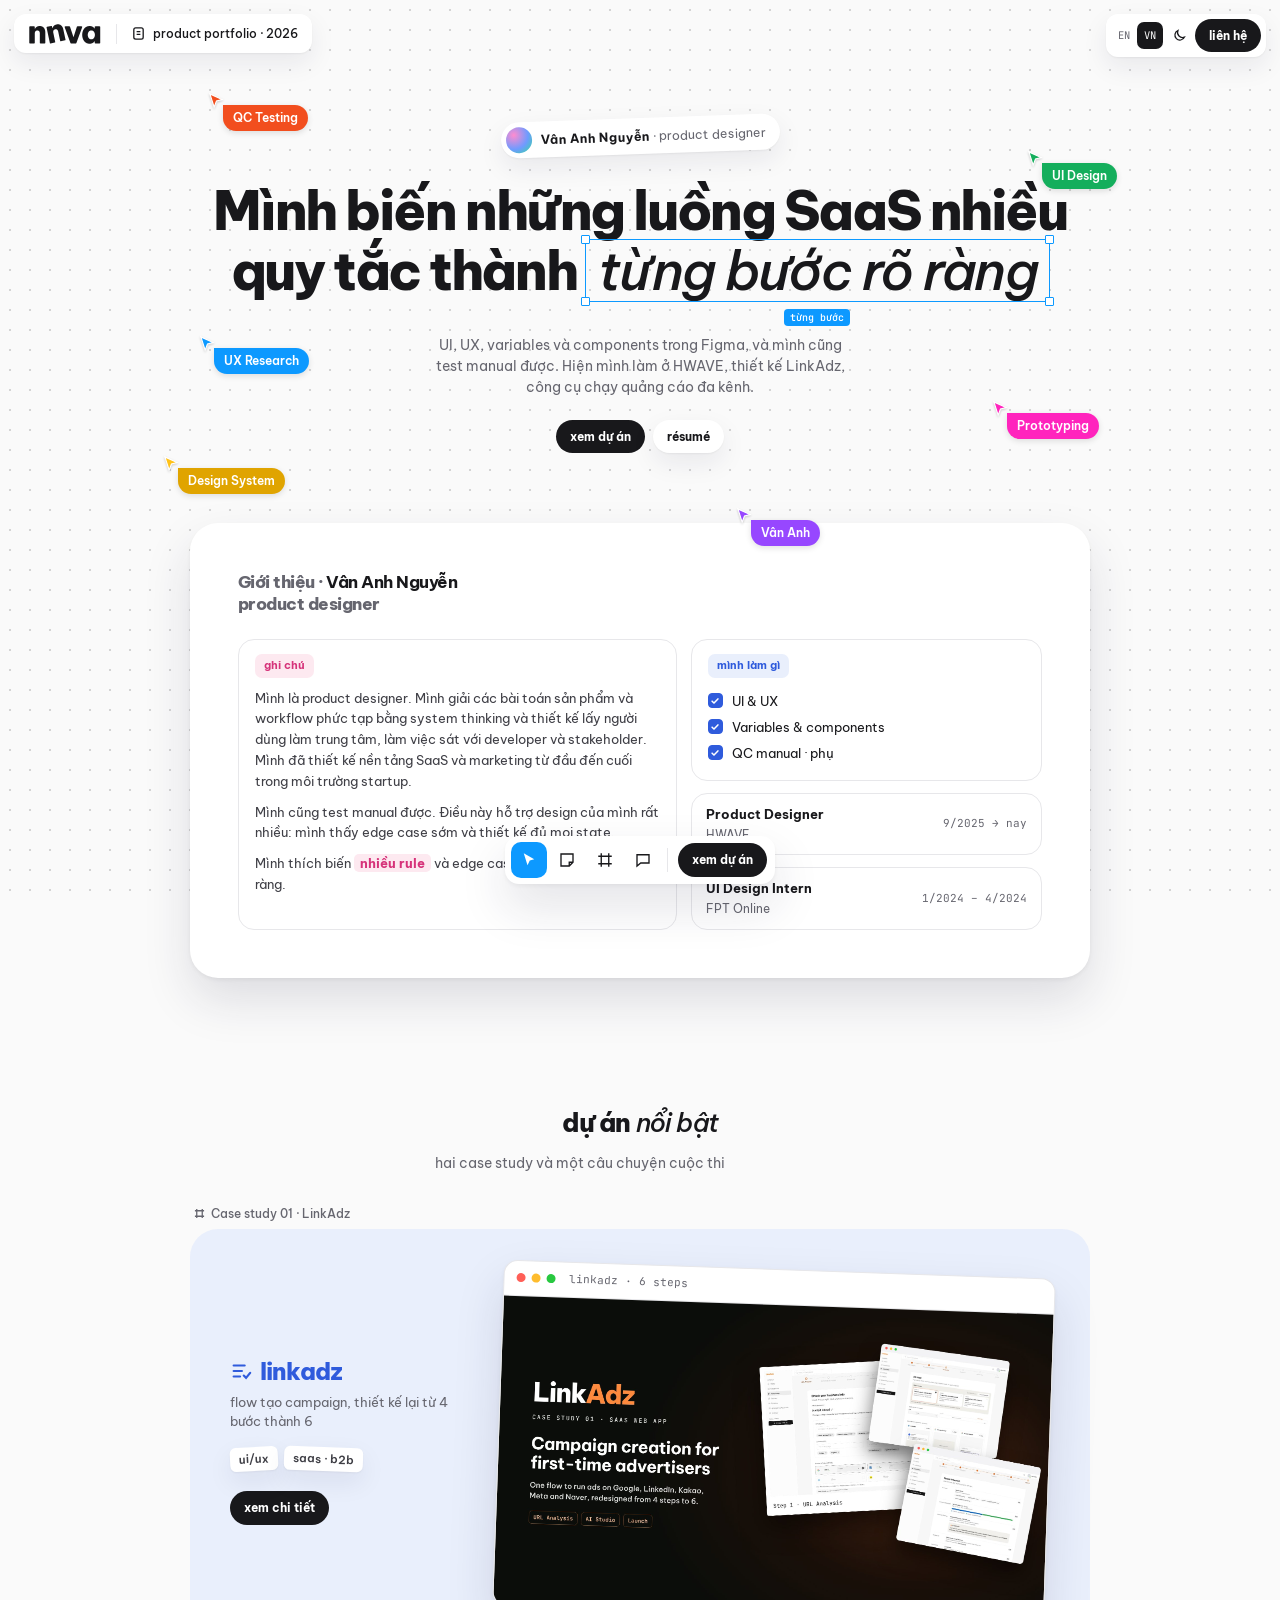
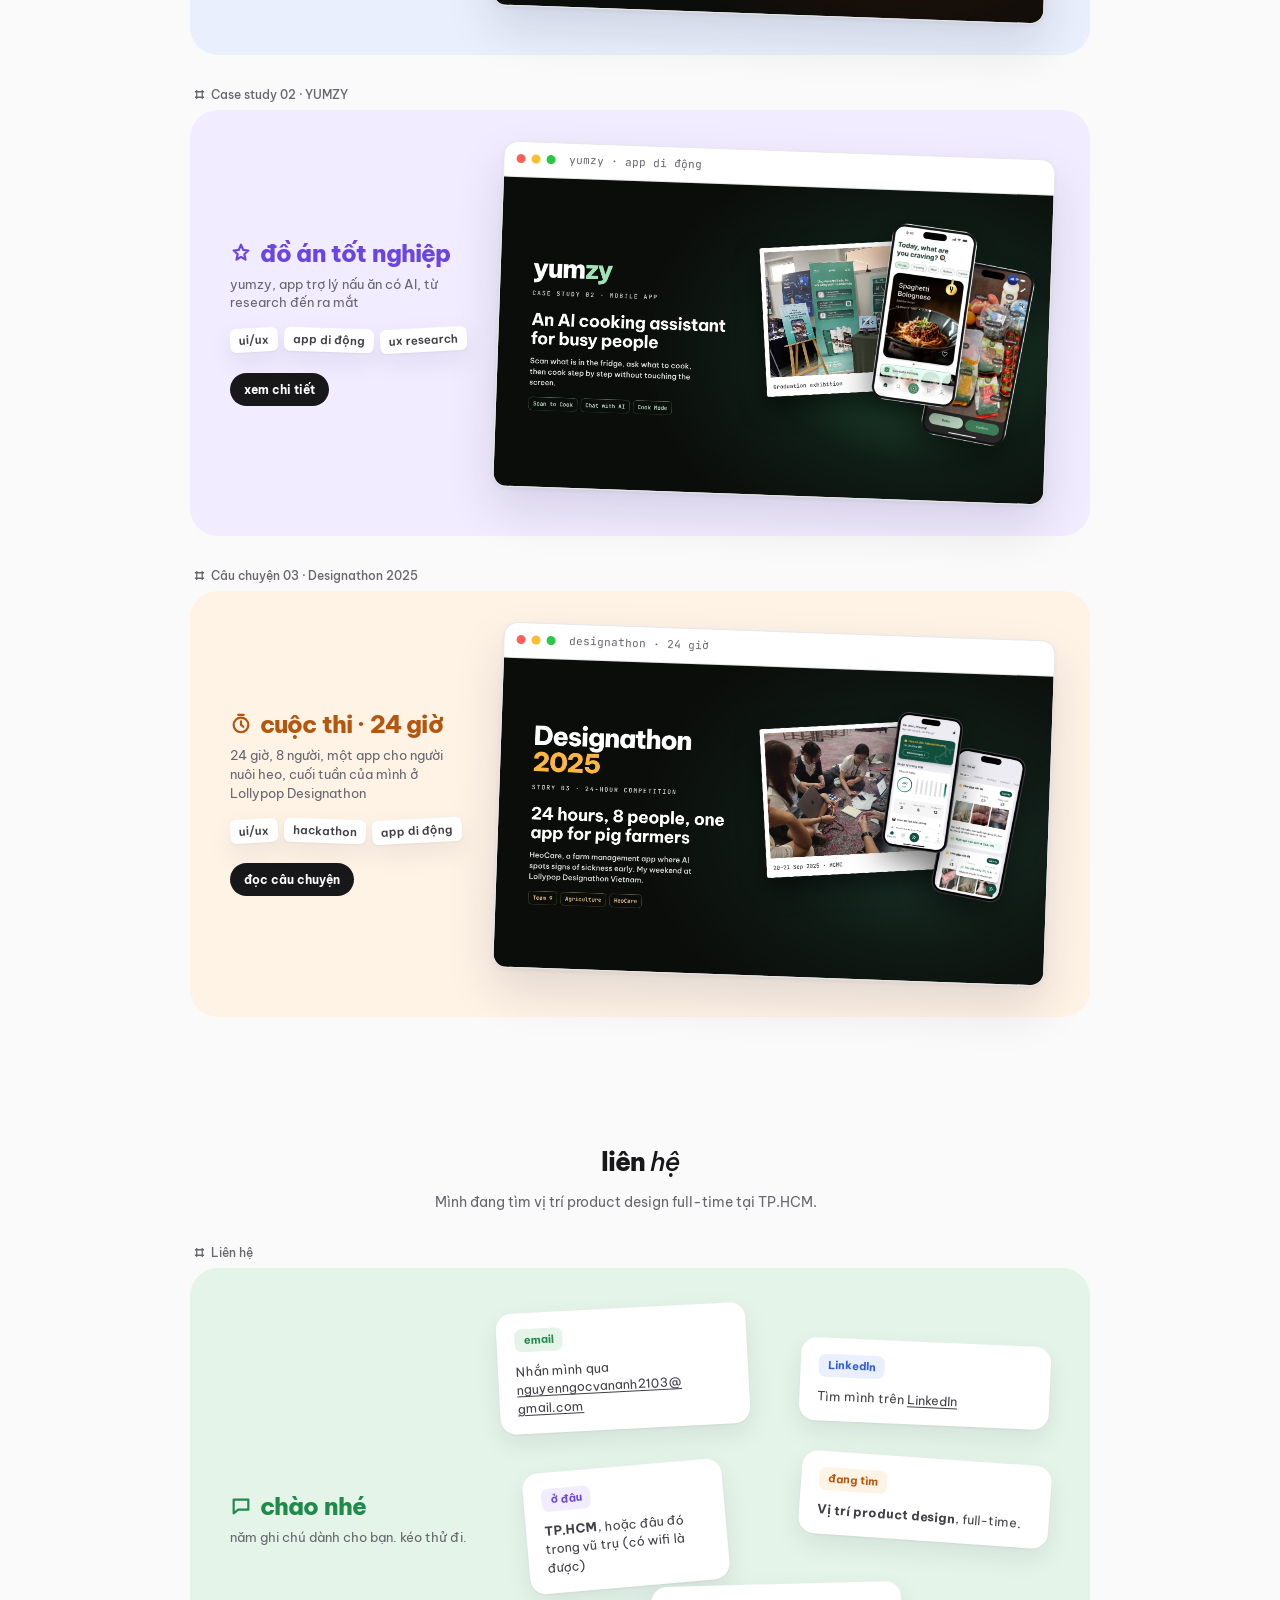
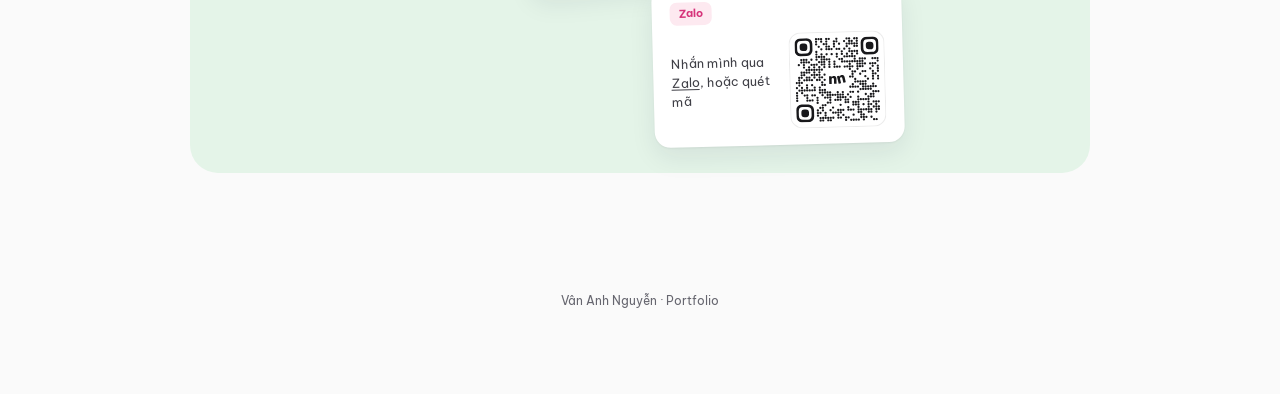
==== about-vi.html @ 57a34034 "VI homepage: full name, remove LinkAdz card cursor (match EN) Co-Authored-By: Claude Sonnet 5.5 <nor" ====
<!DOCTYPE html>
<html lang="vi">
<head>
<meta charset="utf-8">
<meta name="viewport" content="width=device-width, initial-scale=1">
<link rel="icon" href="logo/favicon.ico" sizes="any"><link rel="icon" type="image/png" sizes="32x32" href="logo/nn-icon-32.png"><link rel="apple-touch-icon" href="logo/nn-icon-180.png">
<script src="theme.js?v=20261119"></script>
<script src="logo.js?v=20261119" defer></script>
<title>Vân Anh Nguyễn · UI/UX Designer Portfolio 2026</title>
<meta name="description" content="Vân Anh Nguyễn, product designer ở TP.HCM. Case study: flow tạo campaign LinkAdz, app nấu ăn AI YUMZY, Designathon 2025.">
<meta property="og:url" content="https://nnva-portfolio.github.io/about-vi.html">
<link rel="canonical" href="https://nnva-portfolio.github.io/about-vi.html">
<link rel="alternate" hreflang="en" href="https://nnva-portfolio.github.io/">
<link rel="alternate" hreflang="vi" href="https://nnva-portfolio.github.io/about-vi.html">
<link rel="alternate" hreflang="x-default" href="https://nnva-portfolio.github.io/">
<meta property="og:type" content="website">
<meta property="og:title" content="Vân Anh Nguyễn · UI/UX Designer Portfolio 2026">
<meta property="og:description" content="Vân Anh Nguyễn, product designer ở TP.HCM. Case study: flow tạo campaign LinkAdz, app nấu ăn AI YUMZY, Designathon 2025.">
<meta property="og:image" content="https://nnva-portfolio.github.io/og.jpg">
<meta property="og:image:width" content="1200">
<meta property="og:image:height" content="630">
<meta name="twitter:card" content="summary_large_image">
<link rel="preconnect" href="https://fonts.googleapis.com">
<link rel="preconnect" href="https://fonts.gstatic.com" crossorigin>
<link href="https://fonts.googleapis.com/css2?family=Be+Vietnam+Pro:ital,wght@0,400;0,500;0,600;0,700;0,800;1,500;1,600&family=JetBrains+Mono:wght@500&display=swap" rel="stylesheet">
<style>
/* Layout: a FigJam board. Dot canvas + app chrome (file pill, toolbar, cursors, selection box) hold Droplist-style pastel blocks with tilted white sticker cards. Pastel for big areas, saturated colour only for small accents. */
:root{
  --canvas:#fafafa;--dot:#d4d4d4;--ink:#18181b;--ink2:#3f3f46;--mute:#66666f;--line:#e7e7ea;--card:#fff;
  --blue:#e9effc;--pink:#fde9f0;--peach:#fff3e6;--mint:#e4f4e8;--violet:#f1ecff;
  --blue-i:#2f5bdc;--pink-i:#d6337a;--peach-i:#b5560f;--mint-i:#1f8a4c;--violet-i:#6a45e0;
  --cta:#18181b;--cta-ink:#fff;--sel:#0d99ff;
  --shadow:0 1px 2px rgba(0,0,0,.05),0 10px 26px rgba(30,30,60,.08);
  --shadow-lg:0 2px 4px rgba(0,0,0,.05),0 22px 48px rgba(30,30,60,.13);
  --font:'Be Vietnam Pro',system-ui,sans-serif;--mono:'JetBrains Mono',ui-monospace,monospace;
  color-scheme:light;
}
:root[data-theme="dark"]{
  --cta:#f3f3f6;--cta-ink:#18181b;
  --canvas:#17171b;--dot:#34343c;--ink:#f3f3f6;--ink2:#d2d2da;--mute:#a1a1ad;--line:#2f2f37;--card:#232329;
  --blue:#1a2238;--pink:#2c1a24;--peach:#2c2117;--mint:#16271d;--violet:#221c33;
  --blue-i:#9bb3ff;--pink-i:#ff94c4;--peach-i:#ffb47c;--mint-i:#7fdca6;--violet-i:#bca8ff;
  --shadow:0 1px 2px rgba(0,0,0,.4),0 10px 26px rgba(0,0,0,.35);--shadow-lg:0 2px 4px rgba(0,0,0,.4),0 22px 48px rgba(0,0,0,.5);
  color-scheme:dark;
}
*{box-sizing:border-box}
html{scroll-behavior:smooth;scroll-padding-top:70px}
body{margin:0;font-family:var(--font);font-size:14px;line-height:1.6;color:var(--ink);-webkit-font-smoothing:antialiased;overflow-x:hidden;
  background:var(--canvas)}
html::before{content:"";position:fixed;inset:0;z-index:-1;pointer-events:none;background:radial-gradient(var(--dot) 1.2px,transparent 1.4px) 0 0/20px 20px}
a{color:inherit}
img{display:block;max-width:100%}
p{margin:0}
:focus-visible{outline:2px solid var(--sel);outline-offset:3px}
.wrap{width:min(900px,calc(100vw - 32px));margin:0 auto;position:relative}

/* ===== app chrome ===== */
.bar{position:fixed;z-index:50;display:flex;align-items:center;gap:2px;background:var(--card);border-radius:12px;box-shadow:var(--shadow);padding:5px;font-size:12px}
.bar.tl{top:14px;left:14px}.bar.tr{top:14px;right:14px}
.bar .bit{display:flex;align-items:center;gap:7px;padding:5px 9px;border-radius:8px;text-decoration:none;color:var(--ink);font-weight:500;white-space:nowrap}
.bar a.it:hover,.bar a.bit:hover{background:rgba(127,127,140,.12)}
.bar .sep{width:1px;height:20px;background:var(--line);margin:0 3px}
.bar svg{width:15px;height:15px;flex:none}
.lsq{width:18px;height:18px;border-radius:5px;display:grid;place-items:center;background:var(--cta);color:var(--cta-ink);font-weight:800;font-size:11px}
.bar .bit.logo{padding:3px 9px}.bar .bit.logo .nnlogo{height:22px;color:var(--ink)}.bar .bit.logo .nnl{width:auto;height:100%}
/* nn logo: n-jump hover (keyframes from the logo guideline A17; rotate about the n centre 856.7,-296.1 in nnva units) */
.nnlogo{display:inline-block;line-height:0;color:inherit}
.nnl{display:block;height:100%;width:auto;overflow:visible}
.nnl .nj{transform-origin:0 0}
@keyframes nnjump{
 0%{transform:translate(0,0) translate(856.7px,-296.1px) rotate(0) translate(-856.7px,296.1px);animation-timing-function:linear}
 28%{transform:translate(0,0) translate(856.7px,-296.1px) rotate(0) translate(-856.7px,296.1px);animation-timing-function:cubic-bezier(.4,0,.6,1)}
 37.5%{transform:translate(0,14px) translate(856.7px,-296.1px) rotate(5deg) translate(-856.7px,296.1px);animation-timing-function:cubic-bezier(.2,0,.4,1)}
 48.5%{transform:translate(0,-80px) translate(856.7px,-296.1px) rotate(-6deg) translate(-856.7px,296.1px);animation-timing-function:cubic-bezier(.5,0,.9,1)}
 60%{transform:translate(0,8px) translate(856.7px,-296.1px) rotate(2deg) translate(-856.7px,296.1px);animation-timing-function:cubic-bezier(.3,0,.5,1)}
 69%{transform:translate(0,0) translate(856.7px,-296.1px) rotate(0) translate(-856.7px,296.1px);animation-timing-function:linear}
 100%{transform:translate(0,0) translate(856.7px,-296.1px) rotate(0) translate(-856.7px,296.1px)}
}
.nn-hover.nn-play .nj{animation:nnjump 3.2s infinite;animation-delay:-.8s}
@media (prefers-reduced-motion:reduce){.nn-hover.nn-play .nj{animation:none}}

.lang{display:flex}
.lang a{font-family:var(--mono);font-size:10.5px;padding:5px 7px;border-radius:7px;text-decoration:none;color:var(--mute)}
.lang a.on{background:var(--ink);color:var(--canvas)}
.ibtn{border:0;background:none;color:var(--ink);width:28px;height:28px;border-radius:8px;display:grid;place-items:center;cursor:pointer}
.ibtn:hover{background:rgba(127,127,140,.12)}
:root:not([data-theme="dark"]) .sun{display:none}:root[data-theme="dark"] .moon{display:none}
.cta{display:inline-block;background:var(--cta);color:var(--cta-ink) !important;font-weight:700;font-size:12px;padding:7px 14px;border-radius:999px;text-decoration:none;white-space:nowrap;transition:transform .25s cubic-bezier(.2,.9,.3,1.4),box-shadow .25s}
.cta:hover{transform:translateY(-2px) rotate(-2deg);box-shadow:0 10px 22px rgba(0,0,0,.22)}
.cta.ghost{background:var(--card);color:var(--ink) !important;box-shadow:var(--shadow)}
@media(max-width:560px){.bar.tl .f2,.bar.tl .sep{display:none}}

.tools{position:fixed;z-index:50;left:50%;bottom:16px;transform:translateX(-50%);display:flex;align-items:center;gap:2px;background:var(--card);border-radius:14px;box-shadow:var(--shadow-lg);padding:6px}
.tools a.t{position:relative;width:36px;height:36px;border-radius:10px;display:grid;place-items:center;color:var(--ink);text-decoration:none}
.tools a.t:hover{background:rgba(127,127,140,.12)}
.tools a.t.on{background:var(--sel);color:#fff}
.tools a.t svg{width:18px;height:18px}
.tools .sep{width:1px;height:24px;background:var(--line);margin:0 4px}
.tools .cta{margin:0 2px 0 4px}
[data-tip]::after{content:attr(data-tip);position:absolute;bottom:calc(100% + 10px);left:50%;transform:translate(-50%,4px);background:#18181b;color:#fff;font-size:11px;font-weight:500;padding:4px 8px;border-radius:6px;white-space:nowrap;opacity:0;pointer-events:none;transition:.18s;z-index:9}
[data-tip]:hover::after,[data-tip]:focus-visible::after{opacity:1;transform:translate(-50%,0)}

/* ===== canvas objects ===== */
.cur{position:absolute;z-index:6;pointer-events:none;display:flex;align-items:flex-start;animation:drift 10s ease-in-out infinite}
.cur svg{width:17px;height:17px;flex:none;filter:drop-shadow(0 1px 1px rgba(0,0,0,.2))}
.cur b{margin:13px 0 0 -2px;color:#fff;font-size:11.5px;font-weight:600;padding:4px 10px;border-radius:4px 999px 999px 999px;white-space:nowrap;box-shadow:0 2px 6px rgba(0,0,0,.12)}
.cur.d2{animation-delay:-3s;animation-duration:12s}.cur.d3{animation-delay:-6s;animation-duration:11s}.cur.d4{animation-delay:-1.5s;animation-duration:13s}
@keyframes drift{0%,100%{translate:0 0}25%{translate:12px -9px}50%{translate:-7px 7px}75%{translate:9px 11px}}
@media(max-width:1180px){.cur.hs{display:none}}

.selbox{position:relative;display:inline-block;padding:0 12px;outline:1.5px solid var(--sel)}
.selbox>i.h{position:absolute;width:9px;height:9px;background:#fff;border:1.5px solid var(--sel);border-radius:1px}
.h1{left:-5px;top:-5px}.h2{right:-5px;top:-5px}.h3{left:-5px;bottom:-5px}.h4{right:-5px;bottom:-5px}
.selbox .dim{position:absolute;left:50%;top:calc(100% + 8px);transform:translateX(-50%);background:var(--sel);color:#fff;font-family:var(--mono);font-size:10px;font-weight:500;font-style:normal;padding:1px 6px;border-radius:4px;white-space:nowrap;letter-spacing:0;line-height:1.5}

.pick{position:relative}
.pick::before{content:"";position:absolute;inset:0;border:1.5px solid var(--sel);border-radius:inherit;opacity:0;transition:opacity .15s;pointer-events:none;
  background:linear-gradient(#fff,#fff) left -4px top -4px/8px 8px no-repeat,linear-gradient(#fff,#fff) right -4px top -4px/8px 8px no-repeat,linear-gradient(#fff,#fff) left -4px bottom -4px/8px 8px no-repeat,linear-gradient(#fff,#fff) right -4px bottom -4px/8px 8px no-repeat}
.pick:hover::before{opacity:1}

.fr{position:relative;margin-top:30px}
.fr>.fname{display:flex;align-items:center;gap:6px;font-size:12px;color:var(--mute);font-weight:500;margin:0 0 6px 4px}
.fr>.fname svg{width:11px;height:11px}

.block{border-radius:28px;padding:clamp(22px,4vw,40px);position:relative}
.block.blue{background:var(--blue);--i:var(--blue-i)}.block.pink{background:var(--pink);--i:var(--pink-i)}
.block.peach{background:var(--peach);--i:var(--peach-i)}.block.mint{background:var(--mint);--i:var(--mint-i)}.block.violet{background:var(--violet);--i:var(--violet-i)}
.kt{display:flex;align-items:center;gap:8px;font-weight:800;font-size:clamp(20px,2.6vw,24px);letter-spacing:-.035em;line-height:1;color:var(--i)}
.kt svg{width:22px;height:22px;flex:none}
.kd{font-size:12.5px;color:var(--mute);line-height:1.5;max-width:240px;margin:10px 0 0}
.duo{display:grid;grid-template-columns:240px minmax(0,1fr);gap:28px;align-items:center}
@media(max-width:860px){.duo{grid-template-columns:1fr}}

.st{position:relative;background:var(--card);border:3px solid var(--card);border-radius:16px;padding:13px 15px;box-shadow:var(--shadow);font-size:12.5px;line-height:1.5;color:var(--ink2);
  transition:rotate .45s cubic-bezier(.2,.9,.3,1.3),translate .45s cubic-bezier(.2,.9,.3,1.3),box-shadow .3s;background-image:linear-gradient(180deg,rgba(255,255,255,.7),rgba(255,255,255,0) 40%)}
:root[data-theme="dark"] .st{background-image:linear-gradient(180deg,rgba(255,255,255,.05),rgba(255,255,255,0) 40%)}
.st:hover{rotate:0deg !important;translate:0 -5px;box-shadow:var(--shadow-lg);z-index:4}
.r1{rotate:-3deg}.r2{rotate:2.5deg}.r3{rotate:-1.5deg}.r4{rotate:4deg}.r5{rotate:-5deg}
.lbl{display:inline-flex;align-items:center;gap:4px;font-size:11px;font-weight:700;padding:3px 9px;border-radius:7px;margin-bottom:10px}
.lbl.blue{background:var(--blue);color:var(--blue-i)}.lbl.pink{background:var(--pink);color:var(--pink-i)}.lbl.peach{background:var(--peach);color:var(--peach-i)}
.lbl.mint{background:var(--mint);color:var(--mint-i)}.lbl.violet{background:var(--violet);color:var(--violet-i)}
.lbl .chev{font-size:8px;opacity:.7}
.tag{font-weight:700;padding:1px 6px;border-radius:5px;background:var(--pink);color:var(--pink-i)}
.drag{cursor:grab;touch-action:none;user-select:none;-webkit-user-select:none;-webkit-touch-callout:none}
@media(pointer:coarse){.drag{touch-action:pan-y}.drag.lifted{scale:1.03}}
.drag.dragging{cursor:grabbing;transition:none;z-index:8;box-shadow:var(--shadow-lg)}
.scatter{position:relative;min-height:425px}
.scatter .st{position:absolute;width:min(250px,72%)}
@media(max-width:860px){.scatter{min-height:0;display:flex;flex-direction:column;gap:26px;padding:6px 0}.scatter .st{position:relative !important;width:auto !important;left:auto !important;right:auto !important;top:auto !important}.scatter .st.r1{rotate:-1.2deg}.scatter .st.r2{rotate:1deg}.scatter .st.r3{rotate:-.8deg}.scatter .st.r4{rotate:1.2deg}.scatter .st.r5{rotate:-1deg}}

.ck{list-style:none;margin:0;padding:0}
.ck li{display:flex;align-items:center;gap:9px;padding:3px 0;font-size:12.5px;color:var(--ink)}
.ck li::before{content:"";flex:none;width:13px;height:13px;border:1.5px solid #c9c9d2;border-radius:4px;background:var(--card)}
.ck li.done::before{border-color:var(--blue-i);background:var(--blue-i) url("data:image/svg+xml,%3Csvg xmlns='http://www.w3.org/2000/svg' viewBox='0 0 12 12'%3E%3Cpath d='M2.5 6.2l2.3 2.3 4.7-5' fill='none' stroke='white' stroke-width='1.8' stroke-linecap='round' stroke-linejoin='round'/%3E%3C/svg%3E") center/10px no-repeat}

/* placeholder still to be filled in */
.todo{background:#fff1b8;color:#6b5300;border-radius:4px;padding:0 5px;font-size:11.5px;white-space:nowrap}
:root[data-theme="dark"] .todo{background:#3a3210;color:#efd48a}

/* ===== hero ===== */
.hero{position:relative;text-align:center;padding:118px 0 0}
.who{display:inline-flex;align-items:center;gap:9px;background:var(--card);box-shadow:var(--shadow);border-radius:999px;padding:5px 14px 5px 5px;font-size:12.5px;color:var(--mute);rotate:-2deg;margin-bottom:26px}
.who i{width:26px;height:26px;border-radius:50%;background:radial-gradient(circle at 30% 30%,#ff8ccf,#6f9bff 55%,#2fdc9c)}
.who b{color:var(--ink);font-weight:700}
.hero h1{margin:0;font-size:clamp(30px,5.4vw,54px);font-weight:800;letter-spacing:-.045em;line-height:1.12;text-wrap:balance}
.it{font-style:italic;font-weight:500;letter-spacing:-.03em}
.sub{color:var(--mute);font-size:13.5px;line-height:1.55;max-width:410px;margin:34px auto 0}
section .sub{margin-top:14px}
.btns{display:flex;gap:8px;justify-content:center;flex-wrap:wrap;margin-top:22px}

/* about card (the "product demo" of the page) */
.app{position:relative;margin-top:70px;background:var(--card);border-radius:28px;box-shadow:var(--shadow-lg);padding:clamp(20px,5vw,48px);text-align:left}
.apphead{display:flex;justify-content:space-between;align-items:flex-start;gap:14px;flex-wrap:wrap}
.apphead h2{margin:0;text-align:left;font-size:17px;font-weight:800;letter-spacing:-.03em;line-height:1.3;color:var(--mute)}
.apphead h2 b{color:var(--ink)}
.board{display:grid;grid-template-columns:1.25fr 1fr;gap:14px;margin-top:24px}
.side{display:flex;flex-direction:column;gap:12px}
.w{background:var(--card);border:1px solid var(--line);border-radius:16px;padding:14px 16px;font-size:13px;color:var(--ink2)}
.w p+p{margin-top:10px}
.w.row{display:flex;justify-content:space-between;align-items:center;gap:10px;padding:10px 14px}
.w.row .lbl{margin:0}
.w.row b{display:block;color:var(--ink);font-weight:700;font-size:12.5px}
.w.row small{color:var(--mute);font-size:11.5px}
.w.row .when{font-family:var(--mono);font-size:11px;color:var(--mute);white-space:nowrap}
@media(max-width:860px){.board{grid-template-columns:1fr}}

/* ===== sections ===== */
section{padding-top:130px}
h2{margin:0;text-align:center;font-size:clamp(21px,2.9vw,26px);font-weight:800;letter-spacing:-.035em;line-height:1.18}

.frame{display:block;background:var(--card);border-radius:14px;box-shadow:var(--shadow-lg);overflow:hidden;border:1px solid var(--line);text-decoration:none;transition:rotate .45s cubic-bezier(.2,.9,.3,1.3),translate .45s}
.frame .chrome{display:flex;align-items:center;gap:6px;padding:8px 12px;border-bottom:1px solid var(--line)}
.frame .chrome i{width:9px;height:9px;border-radius:50%;background:#ff5f57}.frame .chrome i:nth-child(2){background:#febc2e}.frame .chrome i:nth-child(3){background:#28c840}
.frame .chrome span{margin-left:8px;font-size:11px;color:var(--mute);font-family:var(--mono)}
.frame img{width:100%;aspect-ratio:16/9;object-fit:cover;object-position:center}
.frame.tilt{rotate:2deg}.frame.tilt:hover{rotate:0deg;translate:0 -5px}
.chips{display:flex;flex-wrap:wrap;gap:6px;margin-top:16px}
.chip{font-size:11.5px;font-weight:600;padding:3px 9px;border-radius:6px;background:var(--card);color:var(--ink2);box-shadow:var(--shadow)}
.chip:nth-child(odd){rotate:-3deg}.chip:nth-child(even){rotate:2deg}
.block .cta{margin-top:20px}
.soon{display:grid;place-items:center;min-height:170px;border:1.5px dashed color-mix(in srgb,var(--i) 45%,transparent);border-radius:16px;position:relative}
.soon .st{font-weight:700;color:var(--i);font-size:13px}

/* footer wordmark */
.bigmark{margin-top:120px;height:clamp(128px,25vw,262px);overflow:hidden;text-align:center;font-weight:800;font-size:clamp(100px,21vw,220px);letter-spacing:-.07em;line-height:1;user-select:none;white-space:nowrap}
.bigmark i{display:inline-block;font-style:normal;transition:transform .5s cubic-bezier(.2,.9,.3,1.4);-webkit-text-stroke:6px currentColor;paint-order:stroke fill}
.bigmark i:nth-child(1){color:#ffb07c;transform:rotate(-8deg) translateY(18px)}
.bigmark i:nth-child(2){color:#8fdcae;transform:rotate(6deg) translateY(4px)}
.bigmark i:nth-child(3){color:#f9a8cc;transform:rotate(-4deg) translateY(26px)}
.bigmark i:nth-child(4){color:#9fb4ff;transform:rotate(9deg) translateY(10px)}
.bigmark i:nth-child(5){color:#c3b0ff;transform:rotate(-6deg) translateY(24px)}
.bigmark:hover i{transform:rotate(0) translateY(6px)}
footer{margin-top:100px;text-align:center;color:var(--mute);font-size:12px;padding:18px 0 84px}
@media(prefers-reduced-motion:reduce){*{animation:none !important;transition:none !important}html{scroll-behavior:auto}}
</style>
</head>
<body>

<div class="bar tl">
  <a class="bit logo nn-hover" href="#top" aria-label="Vân Anh Nguyễn"><span class="nnlogo" data-v="nnva"></span></a>
  <span class="sep"></span>
  <span class="bit f2"><svg viewBox="0 0 16 16" fill="none" stroke="currentColor" stroke-width="1.4"><rect x="3" y="2" width="10" height="12" rx="2"/><path d="M6 6h4M6 9h4"/></svg>product portfolio · 2026</span>
</div>
<div class="bar tr">
  <span class="lang"><a href='index.html'>EN</a><a class='on' aria-current='true'>VN</a></span>
  <button class="ibtn" id="theme" type="button" aria-label="Đổi chế độ sáng và tối"><svg class="moon" viewBox="0 0 24 24" fill="none" stroke="currentColor" stroke-width="2" stroke-linecap="round"><path d="M20 14.5A8 8 0 0 1 9.5 4a8 8 0 1 0 10.5 10.5z"/></svg><svg class="sun" viewBox="0 0 24 24" fill="none" stroke="currentColor" stroke-width="2" stroke-linecap="round"><circle cx="12" cy="12" r="4"/><path d="M12 2v2M12 20v2M4.9 4.9l1.4 1.4M17.7 17.7l1.4 1.4M2 12h2M20 12h2M4.9 19.1l1.4-1.4M17.7 6.3l1.4-1.4"/></svg></button>
  <a class="cta" href="#connect">liên hệ</a>
</div>

<nav class="tools" aria-label="Trong trang này" id="tools">
  <a class="t" href="#top" data-tip="Đầu trang" aria-label="Đầu trang"><svg viewBox="0 0 24 24" fill="currentColor"><path d="M5 3l14 8-6 1.5L10 19z"/></svg></a>
  <a class="t" href="#about" data-tip="Giới thiệu" aria-label="Giới thiệu"><svg viewBox="0 0 24 24" fill="none" stroke="currentColor" stroke-width="1.8"><path d="M4 4h16v11l-5 5H4z"/><path d="M15 20v-5h5"/></svg></a>
  <a class="t" href="#work" data-tip="Dự án" aria-label="Dự án"><svg viewBox="0 0 24 24" fill="none" stroke="currentColor" stroke-width="1.8"><path d="M7 3v18M17 3v18M3 7h18M3 17h18"/></svg></a>
  <a class="t" href="#connect" data-tip="Liên hệ" aria-label="Liên hệ"><svg viewBox="0 0 24 24" fill="none" stroke="currentColor" stroke-width="1.8"><path d="M4 5h16v11H9l-5 4z"/></svg></a>
  <span class="sep"></span>
  <a class="cta" href="#work">xem dự án</a>
</nav>

<div class="wrap" id="top">
  <header class="hero">
    <div class="cur hs" style="left:1%;top:335px" aria-hidden="true"><svg viewBox="0 0 18 18"><path d="M2 2l13 6-6 1.5L6.5 16z" fill="#0d99ff" stroke="#fff" stroke-width="1.2"/></svg><b style="background:#0d99ff">UX Research</b></div><div class="cur d3 hs" style="left:2%;top:92px" aria-hidden="true"><svg viewBox="0 0 18 18"><path d="M2 2l13 6-6 1.5L6.5 16z" fill="#f24e1e" stroke="#fff" stroke-width="1.2"/></svg><b style="background:#f24e1e">QC Testing</b></div><div class="cur d2 hs" style="right:-3%;top:150px" aria-hidden="true"><svg viewBox="0 0 18 18"><path d="M2 2l13 6-6 1.5L6.5 16z" fill="#14ae5c" stroke="#fff" stroke-width="1.2"/></svg><b style="background:#14ae5c">UI Design</b></div><div class="cur d3 hs" style="left:-3%;top:455px" aria-hidden="true"><svg viewBox="0 0 18 18"><path d="M2 2l13 6-6 1.5L6.5 16z" fill="#ffc21a" stroke="#fff" stroke-width="1.2"/></svg><b style="background:#e0a400">Design System</b></div><div class="cur d4 hs" style="right:-1%;top:400px" aria-hidden="true"><svg viewBox="0 0 18 18"><path d="M2 2l13 6-6 1.5L6.5 16z" fill="#ff24bd" stroke="#fff" stroke-width="1.2"/></svg><b style="background:#ff24bd">Prototyping</b></div>
    <div class="who"><i></i><span><b>Vân Anh Nguyễn</b> · product designer</span></div>
    <h1>Mình biến những luồng SaaS nhiều quy tắc thành <span class="selbox"><i class="h h1"></i><i class="h h2"></i><i class="h h3"></i><i class="h h4"></i><span class="it">từng bước rõ ràng</span><span class="dim" aria-hidden="true">từng bước</span></span></h1>
    <p class="sub">UI, UX, variables và components trong Figma, và mình cũng test manual được. Hiện mình làm ở HWAVE, thiết kế LinkAdz, công cụ chạy quảng cáo đa kênh.</p>
    <div class="btns"><a class="cta" href="#work">xem dự án</a><a class="cta ghost" href="NguyenNgocVanAnh_ProductDesigner_CV_2026.pdf" download="NguyenNgocVanAnh_ProductDesigner_CV_2026.pdf">résumé</a></div>

    <div class="app" id="about">
      <div class="cur hs" style="right:30%;top:-16px;animation-duration:7s" aria-hidden="true"><svg viewBox="0 0 18 18"><path d="M2 2l13 6-6 1.5L6.5 16z" fill="#9747ff" stroke="#fff" stroke-width="1.2"/></svg><b style="background:#9747ff">Vân Anh</b></div>
      <div class="apphead">
        <h2>Giới thiệu · <b>Vân Anh Nguyễn</b><br>product designer</h2>
      </div>
      <div class="board">
        <div class="w"><span class="lbl pink">ghi chú</span>
          <p>Mình là product designer. Mình giải các bài toán sản phẩm và workflow phức tạp bằng system thinking và thiết kế lấy người dùng làm trung tâm, làm việc sát với developer và stakeholder. Mình đã thiết kế nền tảng SaaS và marketing từ đầu đến cuối trong môi trường startup.</p><p>Mình cũng test manual được. Điều này hỗ trợ design của mình rất nhiều: mình thấy edge case sớm và thiết kế đủ mọi state.</p><p>Mình thích biến <span class="tag">nhiều rule</span> và edge case thành từng bước rõ ràng.</p></div>
        <div class="side">
          <div class="w"><span class="lbl blue">mình làm gì</span>
            <ul class="ck"><li class="done">UI &amp; UX</li><li class="done">Variables &amp; components</li><li class="done">QC manual · phụ</li></ul></div>
          <div class="w row"><div><b>Product Designer</b><small>HWAVE</small></div><span class="when">9/2025 → nay</span></div>
          <div class="w row"><div><b>UI Design Intern</b><small>FPT Online</small></div><span class="when">1/2024 – 4/2024</span></div>
        </div>
      </div>
    </div>
  </header>

  <section id="work">
    <h2>dự án <span class="it">nổi bật</span></h2>
    <p class="sub">hai case study và một câu chuyện cuộc thi</p>

    <div class="fr"><p class="fname"><svg viewBox="0 0 12 12" fill="none" stroke="currentColor" stroke-width="1.4"><path d="M3 1v10M9 1v10M1 3h10M1 9h10"/></svg>Case study 01 · LinkAdz</p>
      <div class="block blue duo">
        <div>
          <div class="kt"><svg viewBox="0 0 24 24" fill="none" stroke="currentColor" stroke-width="2.4" stroke-linecap="round"><path d="M4 6h12M4 12h9M4 18h7"/><path d="M15 17l2.5 2.5L22 14"/></svg>linkadz</div>
          <p class="kd">flow tạo campaign, thiết kế lại từ 4 bước thành 6</p>
          <div class="chips"><span class="chip">ui/ux</span><span class="chip">saas · b2b</span></div>
          <a class="cta" href="linkadz-vi.html">xem chi tiết</a>
        </div>
        <a class="frame tilt pick" href="linkadz-vi.html"><div class="chrome"><i></i><i></i><i></i><span>linkadz · 6 steps</span></div><img src="cover/linkadz.jpg" alt="Ảnh bìa LinkAdz: flow tạo campaign 6 bước"></a>
      </div>
    </div>

    <div class="fr"><p class="fname"><svg viewBox="0 0 12 12" fill="none" stroke="currentColor" stroke-width="1.4"><path d="M3 1v10M9 1v10M1 3h10M1 9h10"/></svg>Case study 02 · YUMZY</p>
      <div class="block violet duo">
        <div>
          <div class="kt"><svg viewBox="0 0 24 24" fill="none" stroke="currentColor" stroke-width="2.4" stroke-linejoin="round"><path d="M12 3l2.4 5.6L20 9.3l-4.4 4 1.3 6-4.9-3.1-4.9 3.1 1.3-6L4 9.3l5.6-.7z"/></svg>đồ án tốt nghiệp</div>
          <p class="kd">yumzy, app trợ lý nấu ăn có AI, từ research đến ra mắt</p>
          <div class="chips"><span class="chip">ui/ux</span><span class="chip">app di động</span><span class="chip">ux research</span></div>
          <a class="cta" href="yumzy-vi.html">xem chi tiết</a>
        </div>
        <a class="frame tilt pick" href="yumzy-vi.html"><div class="chrome"><i></i><i></i><i></i><span>yumzy · app di động</span></div><img src="cover/yumzy.jpg" alt="App YUMZY, nhận diện và tính năng"></a>
      </div>
    </div>

    <div class="fr"><p class="fname"><svg viewBox="0 0 12 12" fill="none" stroke="currentColor" stroke-width="1.4"><path d="M3 1v10M9 1v10M1 3h10M1 9h10"/></svg>Câu chuyện 03 · Designathon 2025</p>
      <div class="block peach duo">
        <div>
          <div class="kt"><svg viewBox="0 0 24 24" fill="none" stroke="currentColor" stroke-width="2.4" stroke-linecap="round" stroke-linejoin="round"><circle cx="12" cy="13" r="8"/><path d="M12 9v4l2.5 2M9 2h6"/></svg>cuộc thi · 24 giờ</div>
          <p class="kd">24 giờ, 8 người, một app cho người nuôi heo, cuối tuần của mình ở Lollypop Designathon</p>
          <div class="chips"><span class="chip">ui/ux</span><span class="chip">hackathon</span><span class="chip">app di động</span></div>
          <a class="cta" href="designathon-vi.html">đọc câu chuyện</a>
        </div>
        <a class="frame tilt pick" href="designathon-vi.html"><div class="chrome"><i></i><i></i><i></i><span>designathon · 24 giờ</span></div><img src="cover/designathon.jpg" alt="Ảnh bìa Designathon 2025: team ngồi phác thảo và app HeoCare"></a>
      </div>
    </div>
  </section>

  <section id="connect">
    <h2>liên <span class="it">hệ</span></h2>
    <p class="sub">Mình đang tìm vị trí product design full-time tại TP.HCM.</p>
    <div class="fr"><p class="fname"><svg viewBox="0 0 12 12" fill="none" stroke="currentColor" stroke-width="1.4"><path d="M3 1v10M9 1v10M1 3h10M1 9h10"/></svg>Liên hệ</p>
      <div class="block mint duo">
        <div>
          <div class="kt"><svg viewBox="0 0 24 24" fill="none" stroke="currentColor" stroke-width="2.4" stroke-linejoin="round"><path d="M4 5h16v11H9l-5 4z"/></svg>chào nhé</div>
          <p class="kd">năm ghi chú dành cho bạn. kéo thử đi.</p>
        </div>
        <div class="scatter">
          <div class="st r1 drag pick" style="left:0;top:0"><span class="lbl mint">email</span><p>Nhắn mình qua <a href="mailto:nguyenngocvananh2103@gmail.com" style="color:inherit;text-decoration:underline;text-underline-offset:2px;overflow-wrap:anywhere">nguyenngocvananh2103@<wbr>gmail.com</a></p></div>
          <div class="st r2 drag pick" style="right:0;top:34px"><span class="lbl blue">LinkedIn</span><p>Tìm mình trên <a href="https://www.linkedin.com/in/v%C3%A2n-anh-nguy%E1%BB%85n-182910249/" target="_blank" rel="noopener" style="color:inherit;text-decoration:underline;text-underline-offset:2px;overflow-wrap:anywhere">LinkedIn</a></p></div>
          <div class="st r4 drag pick" style="right:0;top:150px"><span class="lbl peach">đang tìm</span><p><b>Vị trí product design</b>, full-time.</p></div>
          <div class="st r5 drag pick" style="left:5%;top:158px;width:min(200px,60%)"><span class="lbl violet">ở đâu</span><p><b>TP.HCM</b>, hoặc đâu đó trong vũ trụ (có wifi là được)</p></div>
          <div class="st r3 drag pick" style="left:28%;top:276px"><span class="lbl pink">Zalo</span><div style="display:flex;align-items:center;gap:12px"><p style="margin:0">Nhắn mình qua <a href="https://zalo.me/0938480521" target="_blank" rel="noopener" style="color:inherit;text-decoration:underline;text-underline-offset:2px;overflow-wrap:anywhere">Zalo</a>, hoặc quét mã</p><a href="https://zalo.me/0938480521" target="_blank" rel="noopener" aria-label="Zalo QR" style="flex:none;display:block;width:96px;height:96px;padding:6px;background:#fff;border-radius:12px;box-shadow:inset 0 0 0 1px rgba(0,0,0,.08)"><svg viewBox="0 0 33 33" width="100%" height="100%" role="img" aria-label="Zalo QR code"><g fill="#18181b"><path d="M8.5 0.5h0M9.5 0.5h0M10.5 0.5h0M12.5 0.5h0M13.5 0.5h0M16.5 0.5h0M20.5 0.5h0M21.5 0.5h0M23.5 0.5h0M24.5 0.5h0M8.5 1.5h0M10.5 1.5h0M12.5 1.5h0M15.5 1.5h0M16.5 1.5h0M19.5 1.5h0M21.5 1.5h0M22.5 1.5h0M24.5 1.5h0M8.5 2.5h0M11.5 2.5h0M12.5 2.5h0M15.5 2.5h0M17.5 2.5h0M20.5 2.5h0M21.5 2.5h0M22.5 2.5h0M23.5 2.5h0M24.5 2.5h0M9.5 3.5h0M12.5 3.5h0M13.5 3.5h0M15.5 3.5h0M20.5 3.5h0M23.5 3.5h0M24.5 3.5h0M10.5 4.5h0M12.5 4.5h0M13.5 4.5h0M14.5 4.5h0M16.5 4.5h0M17.5 4.5h0M19.5 4.5h0M21.5 4.5h0M8.5 5.5h0M18.5 5.5h0M21.5 5.5h0M22.5 5.5h0M23.5 5.5h0M24.5 5.5h0M8.5 6.5h0M10.5 6.5h0M12.5 6.5h0M14.5 6.5h0M16.5 6.5h0M18.5 6.5h0M20.5 6.5h0M22.5 6.5h0M24.5 6.5h0M8.5 7.5h0M9.5 7.5h0M10.5 7.5h0M11.5 7.5h0M16.5 7.5h0M19.5 7.5h0M20.5 7.5h0M21.5 7.5h0M22.5 7.5h0M23.5 7.5h0M2.5 8.5h0M3.5 8.5h0M4.5 8.5h0M6.5 8.5h0M8.5 8.5h0M10.5 8.5h0M11.5 8.5h0M12.5 8.5h0M13.5 8.5h0M17.5 8.5h0M18.5 8.5h0M23.5 8.5h0M25.5 8.5h0M26.5 8.5h0M27.5 8.5h0M30.5 8.5h0M31.5 8.5h0M32.5 8.5h0M2.5 9.5h0M3.5 9.5h0M4.5 9.5h0M5.5 9.5h0M9.5 9.5h0M10.5 9.5h0M11.5 9.5h0M13.5 9.5h0M15.5 9.5h0M18.5 9.5h0M19.5 9.5h0M20.5 9.5h0M21.5 9.5h0M22.5 9.5h0M23.5 9.5h0M24.5 9.5h0M25.5 9.5h0M26.5 9.5h0M32.5 9.5h0M1.5 10.5h0M3.5 10.5h0M6.5 10.5h0M7.5 10.5h0M8.5 10.5h0M10.5 10.5h0M11.5 10.5h0M13.5 10.5h0M15.5 10.5h0M21.5 10.5h0M24.5 10.5h0M25.5 10.5h0M26.5 10.5h0M27.5 10.5h0M29.5 10.5h0M30.5 10.5h0M31.5 10.5h0M3.5 11.5h0M5.5 11.5h0M7.5 11.5h0M9.5 11.5h0M11.5 11.5h0M13.5 11.5h0M15.5 11.5h0M16.5 11.5h0M17.5 11.5h0M19.5 11.5h0M20.5 11.5h0M21.5 11.5h0M22.5 11.5h0M24.5 11.5h0M25.5 11.5h0M26.5 11.5h0M30.5 11.5h0M32.5 11.5h0M4.5 12.5h0M5.5 12.5h0M6.5 12.5h0M7.5 12.5h0M8.5 12.5h0M9.5 12.5h0M10.5 12.5h0M21.5 12.5h0M24.5 12.5h0M29.5 12.5h0M32.5 12.5h0M2.5 13.5h0M3.5 13.5h0M4.5 13.5h0M5.5 13.5h0M7.5 13.5h0M9.5 13.5h0M22.5 13.5h0M23.5 13.5h0M26.5 13.5h0M27.5 13.5h0M30.5 13.5h0M32.5 13.5h0M2.5 14.5h0M3.5 14.5h0M6.5 14.5h0M7.5 14.5h0M8.5 14.5h0M9.5 14.5h0M11.5 14.5h0M22.5 14.5h0M25.5 14.5h0M30.5 14.5h0M31.5 14.5h0M1.5 15.5h0M2.5 15.5h0M4.5 15.5h0M5.5 15.5h0M7.5 15.5h0M9.5 15.5h0M10.5 15.5h0M21.5 15.5h0M22.5 15.5h0M27.5 15.5h0M30.5 15.5h0M32.5 15.5h0M1.5 16.5h0M3.5 16.5h0M4.5 16.5h0M5.5 16.5h0M6.5 16.5h0M8.5 16.5h0M9.5 16.5h0M11.5 16.5h0M23.5 16.5h0M28.5 16.5h0M30.5 16.5h0M32.5 16.5h0M0.5 17.5h0M1.5 17.5h0M2.5 17.5h0M10.5 17.5h0M23.5 17.5h0M24.5 17.5h0M25.5 17.5h0M26.5 17.5h0M27.5 17.5h0M1.5 18.5h0M4.5 18.5h0M6.5 18.5h0M10.5 18.5h0M11.5 18.5h0M22.5 18.5h0M25.5 18.5h0M26.5 18.5h0M27.5 18.5h0M30.5 18.5h0M0.5 19.5h0M2.5 19.5h0M4.5 19.5h0M7.5 19.5h0M9.5 19.5h0M21.5 19.5h0M22.5 19.5h0M23.5 19.5h0M24.5 19.5h0M26.5 19.5h0M27.5 19.5h0M28.5 19.5h0M29.5 19.5h0M30.5 19.5h0M31.5 19.5h0M1.5 20.5h0M2.5 20.5h0M3.5 20.5h0M4.5 20.5h0M5.5 20.5h0M6.5 20.5h0M7.5 20.5h0M9.5 20.5h0M10.5 20.5h0M11.5 20.5h0M25.5 20.5h0M26.5 20.5h0M27.5 20.5h0M28.5 20.5h0M29.5 20.5h0M0.5 21.5h0M2.5 21.5h0M9.5 21.5h0M10.5 21.5h0M11.5 21.5h0M12.5 21.5h0M13.5 21.5h0M16.5 21.5h0M18.5 21.5h0M21.5 21.5h0M22.5 21.5h0M24.5 21.5h0M30.5 21.5h0M31.5 21.5h0M32.5 21.5h0M0.5 22.5h0M3.5 22.5h0M4.5 22.5h0M6.5 22.5h0M7.5 22.5h0M10.5 22.5h0M12.5 22.5h0M13.5 22.5h0M14.5 22.5h0M15.5 22.5h0M16.5 22.5h0M17.5 22.5h0M18.5 22.5h0M20.5 22.5h0M27.5 22.5h0M29.5 22.5h0M30.5 22.5h0M0.5 23.5h0M4.5 23.5h0M8.5 23.5h0M11.5 23.5h0M12.5 23.5h0M13.5 23.5h0M16.5 23.5h0M17.5 23.5h0M18.5 23.5h0M19.5 23.5h0M21.5 23.5h0M24.5 23.5h0M28.5 23.5h0M29.5 23.5h0M30.5 23.5h0M0.5 24.5h0M4.5 24.5h0M5.5 24.5h0M6.5 24.5h0M8.5 24.5h0M13.5 24.5h0M15.5 24.5h0M16.5 24.5h0M17.5 24.5h0M19.5 24.5h0M20.5 24.5h0M24.5 24.5h0M25.5 24.5h0M26.5 24.5h0M27.5 24.5h0M28.5 24.5h0M8.5 25.5h0M12.5 25.5h0M13.5 25.5h0M19.5 25.5h0M20.5 25.5h0M22.5 25.5h0M23.5 25.5h0M24.5 25.5h0M28.5 25.5h0M30.5 25.5h0M31.5 25.5h0M32.5 25.5h0M10.5 26.5h0M11.5 26.5h0M17.5 26.5h0M22.5 26.5h0M23.5 26.5h0M24.5 26.5h0M26.5 26.5h0M28.5 26.5h0M29.5 26.5h0M31.5 26.5h0M9.5 27.5h0M10.5 27.5h0M14.5 27.5h0M20.5 27.5h0M24.5 27.5h0M28.5 27.5h0M30.5 27.5h0M31.5 27.5h0M32.5 27.5h0M8.5 28.5h0M10.5 28.5h0M13.5 28.5h0M16.5 28.5h0M17.5 28.5h0M18.5 28.5h0M20.5 28.5h0M21.5 28.5h0M22.5 28.5h0M24.5 28.5h0M25.5 28.5h0M26.5 28.5h0M27.5 28.5h0M28.5 28.5h0M29.5 28.5h0M31.5 28.5h0M32.5 28.5h0M8.5 29.5h0M9.5 29.5h0M11.5 29.5h0M14.5 29.5h0M15.5 29.5h0M16.5 29.5h0M17.5 29.5h0M24.5 29.5h0M25.5 29.5h0M28.5 29.5h0M29.5 29.5h0M31.5 29.5h0M8.5 30.5h0M11.5 30.5h0M16.5 30.5h0M18.5 30.5h0M22.5 30.5h0M25.5 30.5h0M26.5 30.5h0M9.5 31.5h0M10.5 31.5h0M11.5 31.5h0M12.5 31.5h0M13.5 31.5h0M14.5 31.5h0M16.5 31.5h0M17.5 31.5h0M19.5 31.5h0M20.5 31.5h0M25.5 31.5h0M26.5 31.5h0M27.5 31.5h0M29.5 31.5h0M9.5 32.5h0M10.5 32.5h0M12.5 32.5h0M13.5 32.5h0M19.5 32.5h0M21.5 32.5h0M22.5 32.5h0M23.5 32.5h0M24.5 32.5h0M26.5 32.5h0M30.5 32.5h0M31.5 32.5h0" stroke="#18181b" stroke-width=".9" stroke-linecap="round" fill="none"/><path fill-rule="evenodd" d="M2.2 0h2.6a2.2 2.2 0 0 1 2.2 2.2v2.6a2.2 2.2 0 0 1 -2.2 2.2h-2.6a2.2 2.2 0 0 1 -2.2 -2.2v-2.6a2.2 2.2 0 0 1 2.2 -2.2zM2.6 1h1.8a1.6 1.6 0 0 1 1.6 1.6v1.8a1.6 1.6 0 0 1 -1.6 1.6h-1.8a1.6 1.6 0 0 1 -1.6 -1.6v-1.8a1.6 1.6 0 0 1 1.6 -1.6z"/><rect x="2" y="2" width="3" height="3" rx="1.2"/><path fill-rule="evenodd" d="M28.2 0h2.6a2.2 2.2 0 0 1 2.2 2.2v2.6a2.2 2.2 0 0 1 -2.2 2.2h-2.6a2.2 2.2 0 0 1 -2.2 -2.2v-2.6a2.2 2.2 0 0 1 2.2 -2.2zM28.6 1h1.8a1.6 1.6 0 0 1 1.6 1.6v1.8a1.6 1.6 0 0 1 -1.6 1.6h-1.8a1.6 1.6 0 0 1 -1.6 -1.6v-1.8a1.6 1.6 0 0 1 1.6 -1.6z"/><rect x="28" y="2" width="3" height="3" rx="1.2"/><path fill-rule="evenodd" d="M2.2 26h2.6a2.2 2.2 0 0 1 2.2 2.2v2.6a2.2 2.2 0 0 1 -2.2 2.2h-2.6a2.2 2.2 0 0 1 -2.2 -2.2v-2.6a2.2 2.2 0 0 1 2.2 -2.2zM2.6 27h1.8a1.6 1.6 0 0 1 1.6 1.6v1.8a1.6 1.6 0 0 1 -1.6 1.6h-1.8a1.6 1.6 0 0 1 -1.6 -1.6v-1.8a1.6 1.6 0 0 1 1.6 -1.6z"/><rect x="2" y="28" width="3" height="3" rx="1.2"/></g><rect x="12.00" y="12.00" width="9" height="9" rx="2.6" fill="#fff"/><g transform="translate(12.900 14.432) scale(0.00576) translate(6.0 654.8)"><path d="M54 -18L54 -16L54 -14L55 -13L55 -11L56 -10L57 -8L58 -7L59 -5L61 -4L62 -3L64 -2L65 -1L67 -1L68 0L70 0L72 0L207 0L209 0L210 0L212 -1L214 -1L216 -2L217 -3L218 -4L220 -5L221 -7L222 -8L223 -10L224 -11L224 -13L225 -14L225 -16L225 -18L225 -307L225 -307L225 -311L225 -312L225 -316L225 -316L226 -320L226 -320L226 -324L226 -324L227 -328L227 -328L227 -332L228 -333L228 -336L228 -337L229 -340L229 -341L230 -344L231 -345L232 -348L232 -349L233 -352L233 -353L235 -356L235 -356L236 -360L237 -360L238 -364L238 -364L240 -368L240 -368L242 -371L243 -372L245 -375L245 -375L247 -378L248 -379L250 -381L250 -382L253 -384L253 -385L256 -387L256 -387L259 -389L260 -390L263 -392L263 -392L267 -394L267 -394L271 -395L271 -396L275 -397L275 -397L279 -398L280 -398L284 -399L284 -399L289 -400L289 -400L294 -400L294 -401L299 -401L300 -401L305 -401L305 -401L310 -401L310 -401L315 -401L315 -401L319 -400L320 -400L324 -399L324 -399L328 -398L329 -398L332 -397L333 -397L336 -396L337 -396L340 -394L340 -394L344 -393L344 -392L347 -391L348 -390L350 -389L351 -388L353 -386L354 -386L356 -384L357 -383L359 -381L359 -380L362 -378L362 -378L364 -375L364 -374L366 -371L366 -371L368 -368L368 -368L370 -364L370 -364L372 -361L372 -361L373 -357L374 -357L375 -354L375 -353L376 -350L376 -350L377 -346L378 -346L378 -342L379 -342L379 -339L380 -338L380 -335L380 -334L381 -331L381 -330L381 -327L381 -326L382 -322L382 -322L382 -318L382 -318L382 -314L382 -314L382 -18L382 -16L382 -14L383 -13L383 -11L384 -10L385 -8L386 -7L387 -5L389 -4L390 -3L392 -2L393 -1L395 -1L396 0L398 0L400 0L535 0L537 0L538 0L540 -1L542 -1L544 -2L545 -3L546 -4L548 -5L549 -7L550 -8L551 -10L552 -11L552 -13L553 -14L553 -16L553 -18L553 -346L553 -346L553 -352L553 -352L553 -358L553 -358L552 -363L552 -364L552 -369L552 -370L551 -375L551 -375L551 -381L551 -381L550 -386L550 -387L549 -392L549 -393L548 -398L548 -398L546 -404L546 -404L545 -409L545 -410L544 -415L543 -415L542 -420L542 -421L540 -426L540 -426L538 -432L538 -432L536 -437L536 -438L534 -443L534 -443L532 -448L531 -449L529 -453L529 -454L526 -458L526 -459L523 -464L523 -464L520 -468L520 -469L517 -473L517 -474L514 -478L513 -478L510 -482L510 -483L507 -487L506 -487L503 -491L502 -492L499 -495L498 -496L494 -499L494 -500L490 -503L490 -504L486 -507L485 -508L481 -511L480 -511L476 -514L475 -515L471 -518L470 -518L466 -521L465 -521L460 -524L459 -524L454 -526L454 -526L448 -528L448 -529L442 -531L442 -531L436 -533L435 -533L430 -534L429 -534L423 -536L422 -536L416 -537L415 -537L409 -538L408 -538L401 -539L401 -539L394 -540L393 -540L386 -540L386 -540L378 -540L378 -540L373 -540L372 -540L367 -540L367 -540L362 -540L362 -540L357 -539L357 -539L352 -539L352 -539L347 -538L347 -538L342 -537L342 -537L338 -536L337 -536L333 -536L333 -535L329 -534L328 -534L325 -533L324 -533L320 -532L320 -532L316 -530L316 -530L312 -529L312 -529L308 -527L308 -527L305 -526L304 -525L301 -524L301 -524L298 -522L297 -522L294 -520L294 -520L291 -518L290 -518L287 -516L287 -516L284 -514L284 -514L281 -512L281 -512L278 -510L278 -510L275 -508L275 -507L272 -505L272 -505L270 -503L269 -503L267 -501L267 -500L265 -498L264 -498L262 -496L262 -496L260 -494L260 -493L258 -491L257 -491L255 -489L255 -488L253 -486L253 -486L251 -484L251 -484L249 -481L249 -481L247 -479L247 -479L246 -477L245 -476L244 -474L244 -474L242 -472L242 -472L240 -470L240 -470L239 -468L238 -468L237 -466L237 -465L236 -463L235 -463L234 -461L234 -461L233 -459L233 -459L231 -457L231 -457L230 -455L230 -455L230 -455L225 -455L225 -455L225 -455L225 -512L225 -514L225 -516L224 -517L224 -519L223 -520L222 -522L221 -523L220 -525L218 -526L217 -527L216 -528L214 -529L212 -529L210 -530L209 -530L207 -530L72 -530L70 -530L68 -530L67 -529L65 -529L64 -528L62 -527L61 -526L59 -525L58 -523L57 -522L56 -520L55 -519L55 -517L54 -516L54 -514L54 -512ZM695 -12L695 -10L696 -8L697 -7L698 -5L699 -4L700 -2L701 -1L703 0L704 1L706 1L707 2L709 2L711 3L713 3L714 2L716 2L848 -26L850 -26L852 -27L853 -28L855 -29L856 -30L857 -31L858 -32L860 -34L860 -35L861 -37L862 -38L862 -40L862 -42L862 -44L862 -45L862 -47L802 -330L802 -330L801 -334L801 -334L800 -338L800 -338L800 -342L800 -343L800 -347L800 -347L799 -351L799 -351L799 -355L799 -356L799 -359L799 -360L799 -364L799 -364L800 -368L800 -368L800 -372L800 -372L801 -376L801 -376L801 -380L801 -380L802 -384L802 -384L803 -388L803 -389L804 -392L804 -393L806 -396L806 -397L807 -400L807 -401L809 -404L809 -405L811 -408L811 -408L813 -411L814 -412L816 -414L816 -415L818 -418L819 -418L821 -420L822 -421L825 -423L825 -424L828 -426L829 -426L832 -428L833 -428L836 -430L837 -430L840 -432L841 -432L845 -434L846 -434L850 -436L850 -436L855 -437L856 -437L860 -438L861 -438L866 -439L866 -439L870 -440L871 -440L875 -440L875 -441L880 -441L880 -441L884 -441L884 -441L888 -440L889 -440L892 -440L893 -440L896 -439L897 -439L900 -438L901 -438L904 -437L904 -437L908 -436L908 -436L911 -434L912 -434L914 -432L915 -432L918 -430L918 -430L921 -428L921 -427L924 -425L924 -425L927 -422L927 -422L929 -419L930 -419L932 -416L932 -416L934 -413L935 -413L937 -410L937 -410L939 -407L939 -406L941 -403L941 -403L943 -400L943 -400L945 -396L945 -396L946 -393L947 -393L948 -389L948 -389L950 -385L950 -385L951 -382L951 -381L952 -378L952 -377L953 -374L953 -373L954 -369L954 -369L1016 -80L1016 -78L1017 -76L1018 -75L1018 -73L1020 -72L1021 -71L1022 -70L1024 -68L1025 -68L1027 -67L1028 -66L1030 -66L1032 -66L1034 -66L1035 -66L1037 -66L1169 -94L1171 -94L1172 -95L1174 -96L1176 -97L1177 -98L1178 -99L1179 -100L1180 -102L1181 -103L1182 -105L1183 -107L1183 -108L1183 -110L1183 -112L1183 -114L1183 -115L1115 -436L1115 -436L1114 -442L1113 -442L1112 -447L1112 -448L1110 -453L1110 -453L1109 -459L1109 -459L1107 -464L1107 -465L1105 -470L1105 -470L1103 -475L1103 -476L1101 -480L1101 -481L1099 -486L1098 -486L1096 -491L1096 -492L1094 -496L1094 -497L1091 -502L1091 -502L1088 -507L1088 -507L1085 -512L1085 -512L1082 -517L1082 -517L1079 -522L1079 -522L1076 -527L1076 -527L1072 -532L1072 -532L1069 -536L1068 -537L1065 -541L1065 -541L1061 -545L1061 -546L1057 -549L1057 -550L1053 -553L1053 -554L1049 -557L1048 -558L1045 -561L1044 -561L1040 -564L1040 -565L1035 -568L1035 -568L1030 -571L1030 -571L1026 -574L1025 -574L1020 -577L1020 -577L1015 -580L1015 -580L1010 -582L1009 -583L1004 -585L1004 -585L999 -587L998 -587L993 -589L992 -589L987 -590L986 -591L981 -592L980 -592L974 -593L974 -593L968 -594L967 -594L962 -594L961 -594L955 -595L954 -595L948 -595L947 -595L941 -595L940 -595L934 -594L933 -594L926 -593L926 -593L919 -592L918 -592L911 -591L911 -591L903 -590L903 -590L898 -588L898 -588L893 -587L892 -587L888 -586L888 -586L883 -584L883 -584L878 -583L878 -583L874 -581L873 -581L869 -580L869 -579L865 -578L864 -578L860 -576L860 -576L856 -574L856 -574L852 -572L852 -572L849 -570L848 -569L845 -568L844 -567L841 -565L841 -565L838 -563L837 -562L834 -560L834 -560L831 -558L831 -558L828 -555L828 -555L825 -552L825 -552L822 -550L822 -550L820 -547L819 -547L817 -545L817 -544L814 -542L814 -542L812 -539L812 -539L810 -536L809 -536L807 -534L807 -533L805 -531L805 -531L803 -528L803 -528L801 -525L801 -525L799 -523L799 -522L797 -520L797 -519L796 -517L796 -516L794 -514L794 -514L792 -511L792 -511L791 -508L791 -508L790 -505L789 -505L788 -503L788 -503L787 -500L787 -500L786 -497L785 -497L784 -495L784 -495L783 -492L783 -492L782 -490L782 -490L781 -487L781 -487L780 -485L780 -485L779 -483L779 -482L778 -480L778 -480L777 -478L777 -478L776 -476L776 -476L776 -476L772 -475L771 -475L771 -475L759 -530L759 -532L758 -534L758 -535L757 -537L756 -538L754 -540L753 -541L752 -542L750 -543L748 -543L747 -544L745 -544L743 -545L742 -545L740 -544L738 -544L606 -516L604 -516L603 -515L601 -514L600 -513L598 -512L597 -511L596 -510L595 -508L594 -507L593 -505L592 -504L592 -502L592 -500L592 -498L592 -497L592 -495Z" fill="#18181b"/></g></svg></a></div></div>
        </div>
      </div>
    </div>
  </section>
</div>

<footer>Vân Anh Nguyễn · Portfolio</footer>

<script>
(function(){

  /* draggable stickers: mouse/pen drag right away; on touch, hold ~0.3s then drag, so a swipe still scrolls the page */
  var coarse=window.matchMedia&&matchMedia('(pointer:coarse)').matches;
  if(coarse){var kd=document.querySelector('#connect .kd');if(kd)kd.textContent=document.documentElement.lang==='vi'?'năm ghi chú dành cho bạn. giữ một chút rồi kéo thử đi.':'five notes, all for you. hold one, then drag it around.'}
  [].forEach.call(document.querySelectorAll('.drag'),function(el){
    var sx,sy,ox=0,oy=0,down=false,moved=false,px,py,lp=null,tdrag=false;
    function move(x,y){var nx=x-sx,r=el.getBoundingClientRect(),l=r.left-ox,w=r.width;nx=Math.max(6-l,Math.min(innerWidth-6-l-w,nx));ox=nx;oy=y-sy;el.style.translate=ox+'px '+oy+'px'}
    el.addEventListener('pointerdown',function(e){if(e.pointerType==='touch')return;down=true;moved=false;px=e.clientX;py=e.clientY;sx=e.clientX-ox;sy=e.clientY-oy});
    el.addEventListener('pointermove',function(e){if(!down||e.pointerType==='touch')return;if(!moved){if(Math.abs(e.clientX-px)+Math.abs(e.clientY-py)<5)return;moved=true;el.classList.add('dragging');try{el.setPointerCapture(e.pointerId)}catch(_){}}move(e.clientX,e.clientY)});
    function up(e){if(e&&e.pointerType==='touch')return;down=false;el.classList.remove('dragging')}
    el.addEventListener('pointerup',up);el.addEventListener('pointercancel',up);
    /* touch */
    el.addEventListener('touchstart',function(e){if(e.touches.length>1)return;var t=e.touches[0];px=t.clientX;py=t.clientY;tdrag=false;moved=false;clearTimeout(lp);
      lp=setTimeout(function(){tdrag=true;sx=px-ox;sy=py-oy;el.classList.add('dragging','lifted');try{navigator.vibrate&&navigator.vibrate(8)}catch(_){}},280)},{passive:true});
    el.addEventListener('touchmove',function(e){var t=e.touches[0];
      if(!tdrag){if(Math.abs(t.clientX-px)+Math.abs(t.clientY-py)>8)clearTimeout(lp);return}
      e.preventDefault();moved=true;move(t.clientX,t.clientY)},{passive:false});
    function tend(){clearTimeout(lp);if(tdrag){tdrag=false;el.classList.remove('dragging','lifted')}}
    el.addEventListener('touchend',tend);el.addEventListener('touchcancel',tend);
    el.addEventListener('contextmenu',function(e){if(coarse)e.preventDefault()});
    el.addEventListener('click',function(e){if(moved){e.preventDefault();e.stopPropagation();moved=false}},true);
  });
  /* email: click copies the address */
  (function(){var a=document.querySelector('#connect a[href^="mailto:"]');if(!a)return;var vi=document.documentElement.lang==='vi',lbl=a.closest('.st').querySelector('.lbl'),t0=lbl.textContent,tm;
    a.title=vi?'Bấm để sao chép':'Click to copy';
    a.addEventListener('click',function(e){var m=a.getAttribute('href').replace('mailto:','');
      function ok(){lbl.textContent=vi?'đã sao chép ✓':'copied ✓';clearTimeout(tm);tm=setTimeout(function(){lbl.textContent=t0},1800)}
      function fb(){var t=document.createElement('textarea');t.value=m;t.style.cssText='position:fixed;opacity:0';document.body.appendChild(t);t.select();var r=false;try{r=document.execCommand('copy')}catch(_){}t.remove();return r}
      e.preventDefault();
      if(navigator.clipboard&&navigator.clipboard.writeText){navigator.clipboard.writeText(m).then(ok,function(){fb()?ok():location.href=a.href})}else{fb()?ok():location.href=a.href}
    });
  })();


  /* toolbar highlights the section in view */
  var tl=[].slice.call(document.querySelectorAll('#tools a.t'));
  function tick(){var h=innerHeight,c='#top';
    tl.forEach(function(a){var s=document.querySelector(a.getAttribute('href'));if(s&&s.getBoundingClientRect().top<h*.45)c=a.getAttribute('href')});
    tl.forEach(function(a){a.classList.toggle('on',a.getAttribute('href')===c)})}
  addEventListener('scroll',tick,{passive:true});addEventListener('resize',tick);tick();
})();
</script>
</body>
</html>
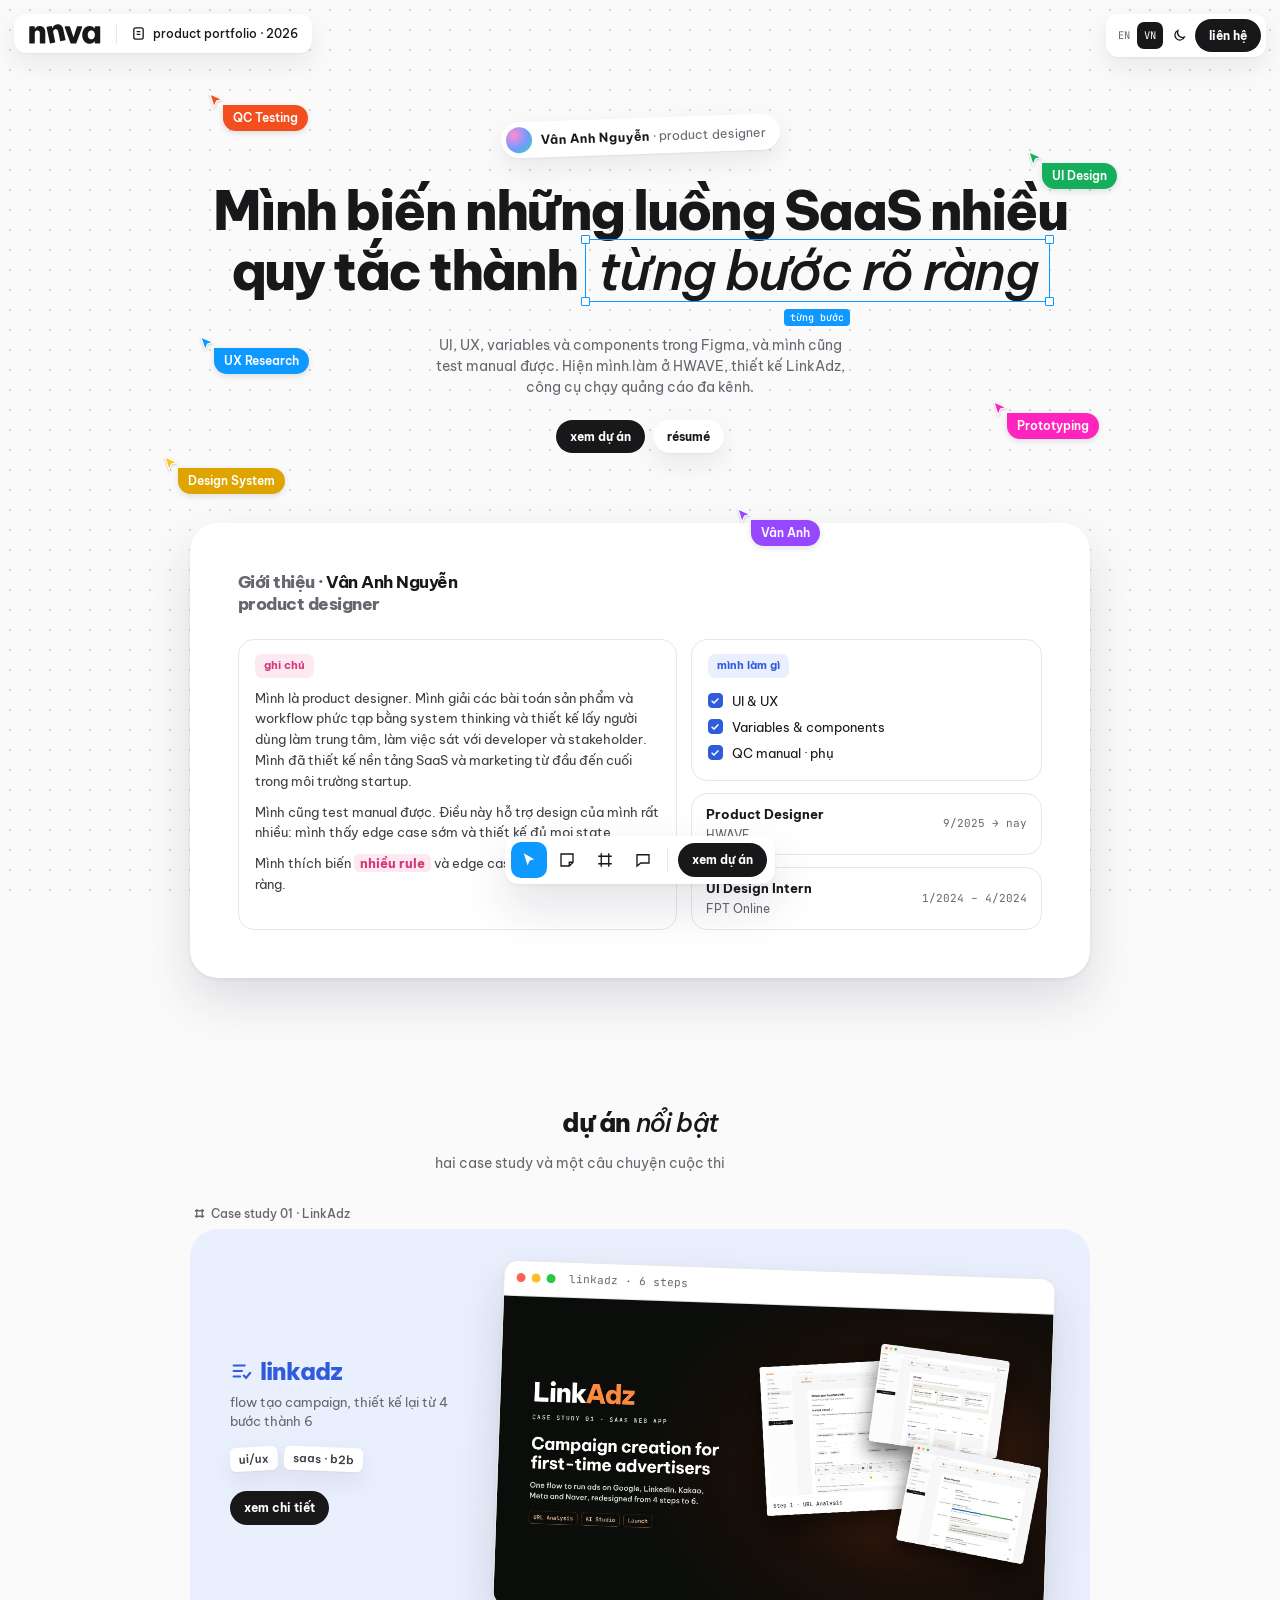
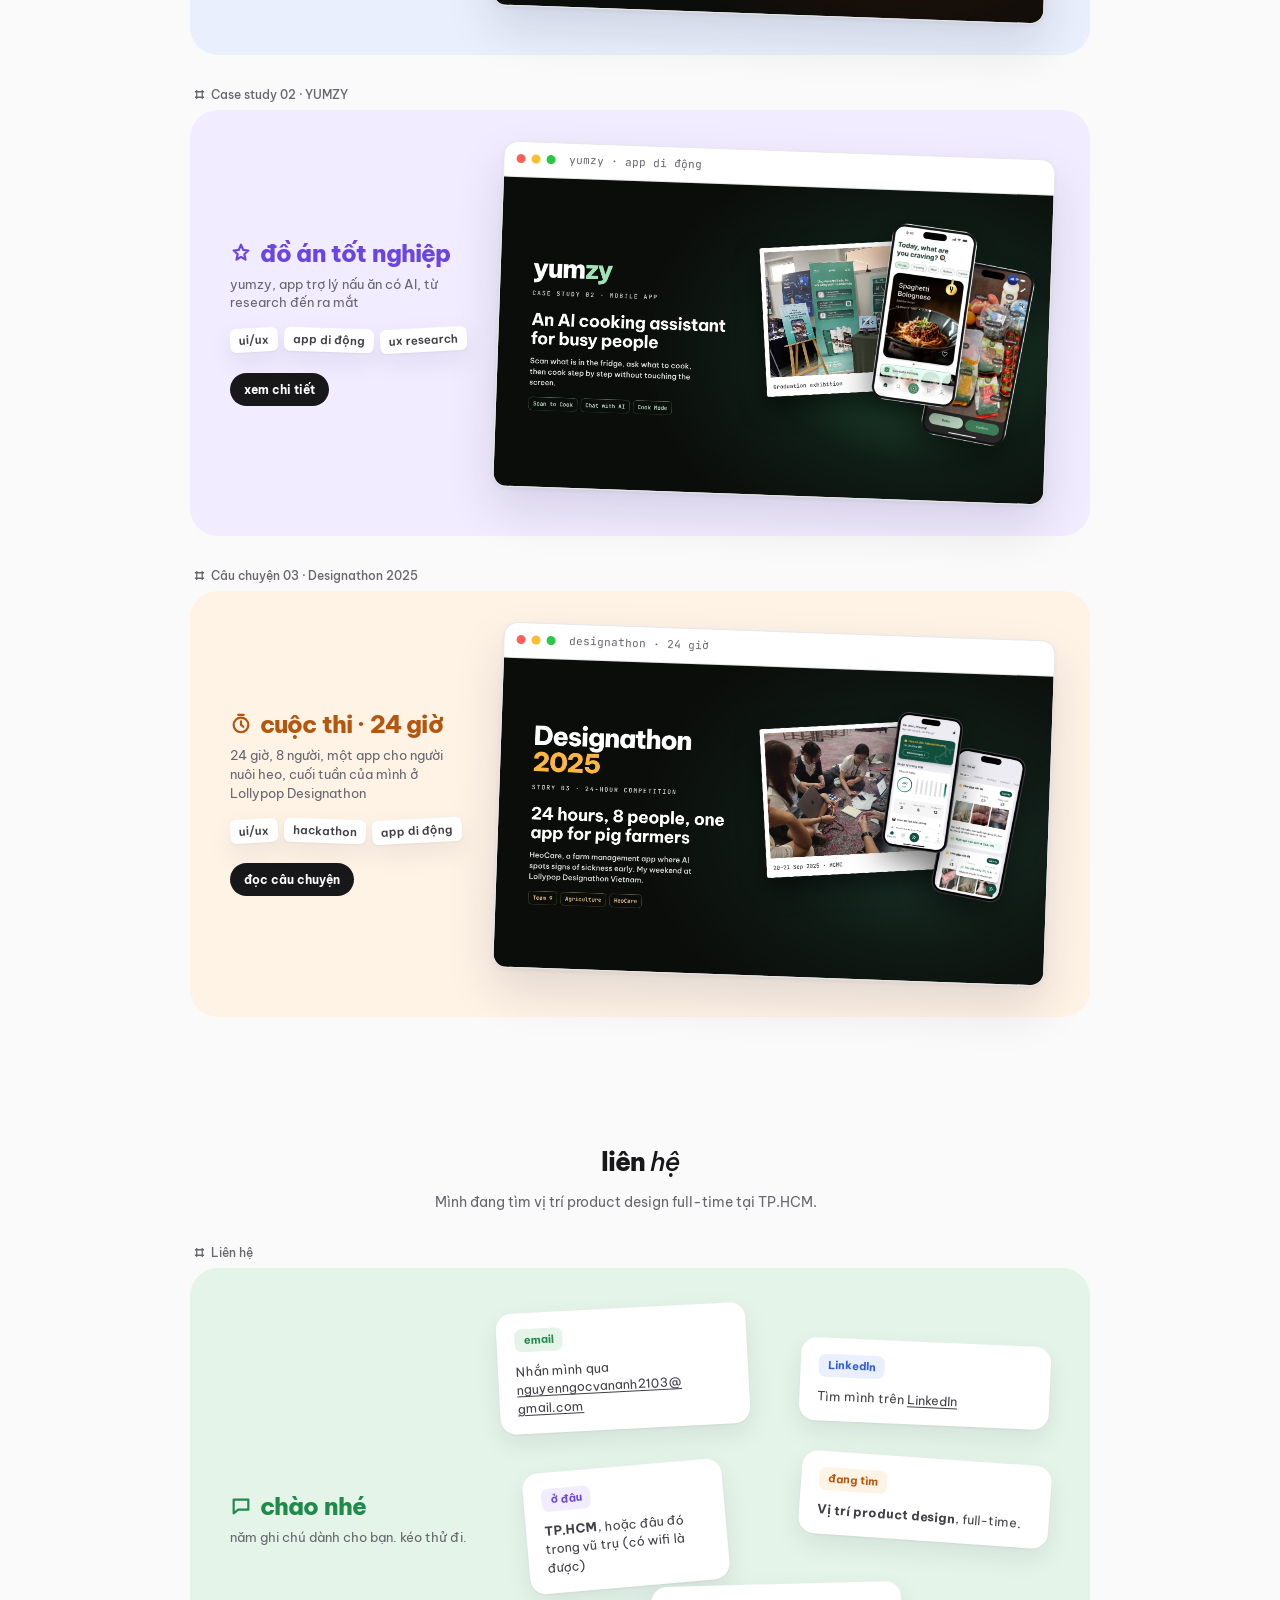
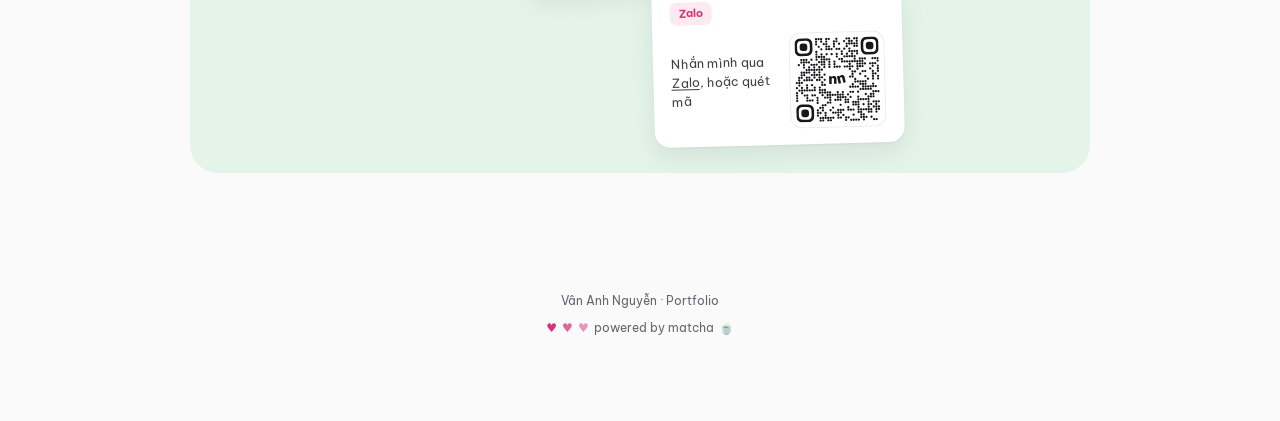
==== commit 489bf295: "Footer: hearts and powered by matcha Co-Authored-By: Claude Sonnet 5.5 <noreply@anthropic.com> Claud" ====
--- a/about-vi.html
+++ b/about-vi.html
@@ -211,6 +211,10 @@
 .bigmark i:nth-child(5){color:#c3b0ff;transform:rotate(-6deg) translateY(24px)}
 .bigmark:hover i{transform:rotate(0) translateY(6px)}
 footer{margin-top:100px;text-align:center;color:var(--mute);font-size:12px;padding:18px 0 84px}
+.made{display:inline-flex;align-items:center;gap:5px;margin-top:8px}
+.hrt{display:inline-block;color:var(--pink-i);animation:hrt 2.2s ease-in-out infinite}
+.hrt:nth-child(2){animation-delay:.25s;opacity:.75}.hrt:nth-child(3){animation-delay:.5s;opacity:.5}
+@keyframes hrt{0%,55%,100%{transform:scale(1)}25%{transform:scale(1.3)}}
 @media(prefers-reduced-motion:reduce){*{animation:none !important;transition:none !important}html{scroll-behavior:auto}}
 </style>
 </head>
@@ -324,7 +328,7 @@
   </section>
 </div>
 
-<footer>Vân Anh Nguyễn · Portfolio</footer>
+<footer>Vân Anh Nguyễn · Portfolio<br><span class="made"><span class="hrt" aria-hidden="true">♥</span><span class="hrt" aria-hidden="true">♥</span><span class="hrt" aria-hidden="true">♥</span> powered by matcha <span aria-hidden="true">🍵</span></span></footer>
 
 <script>
 (function(){
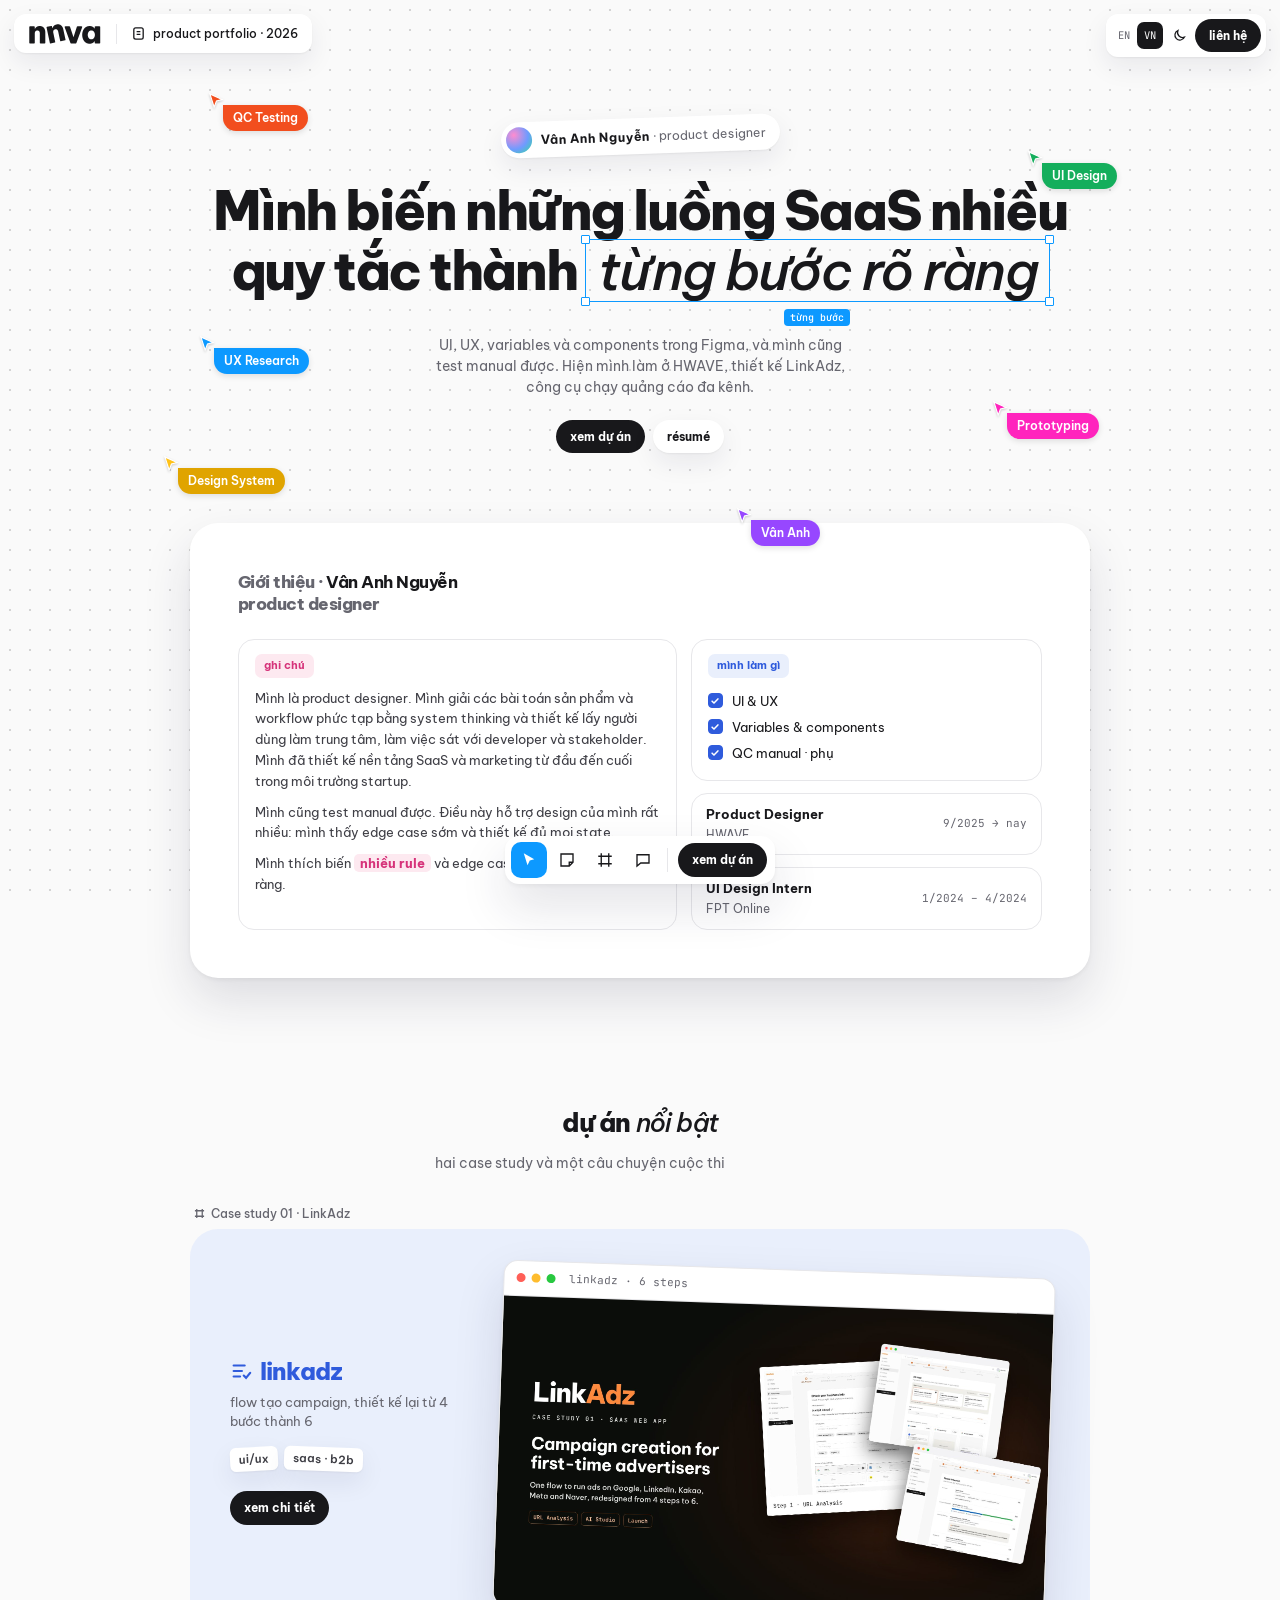
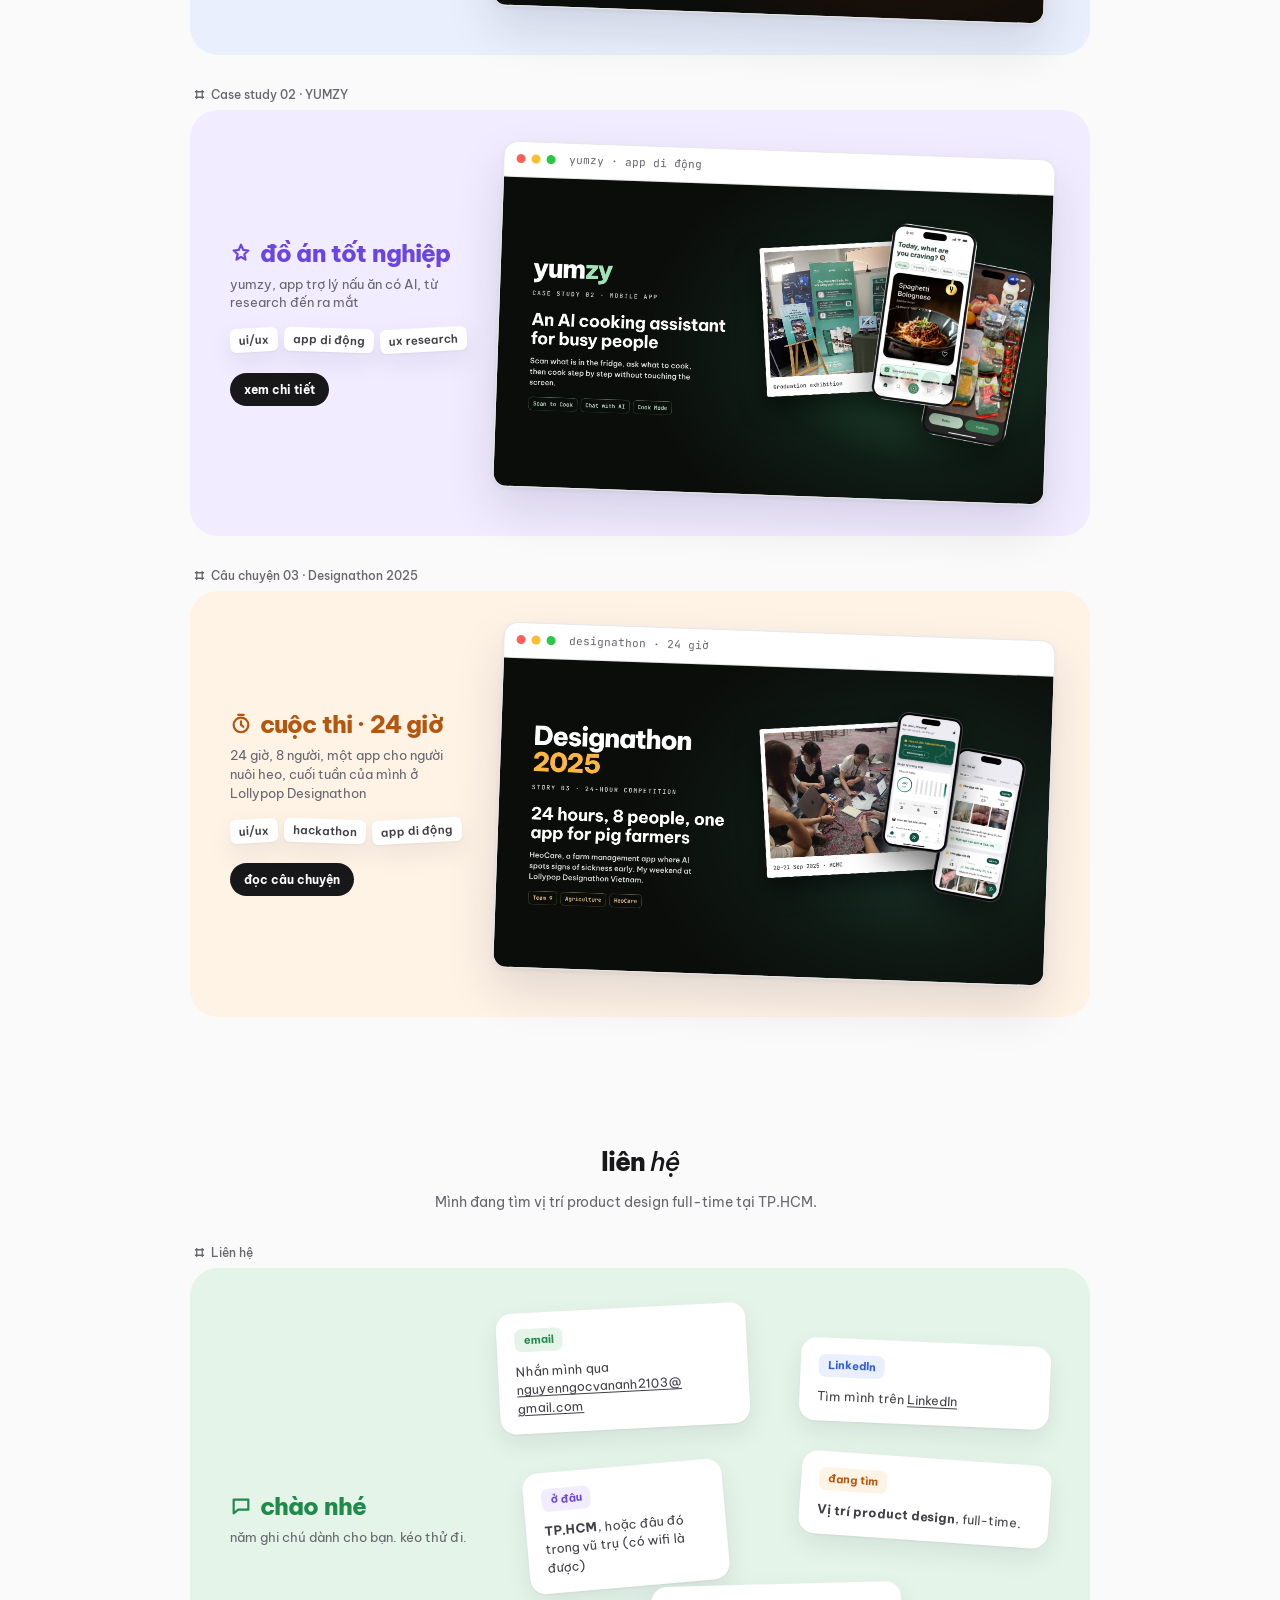
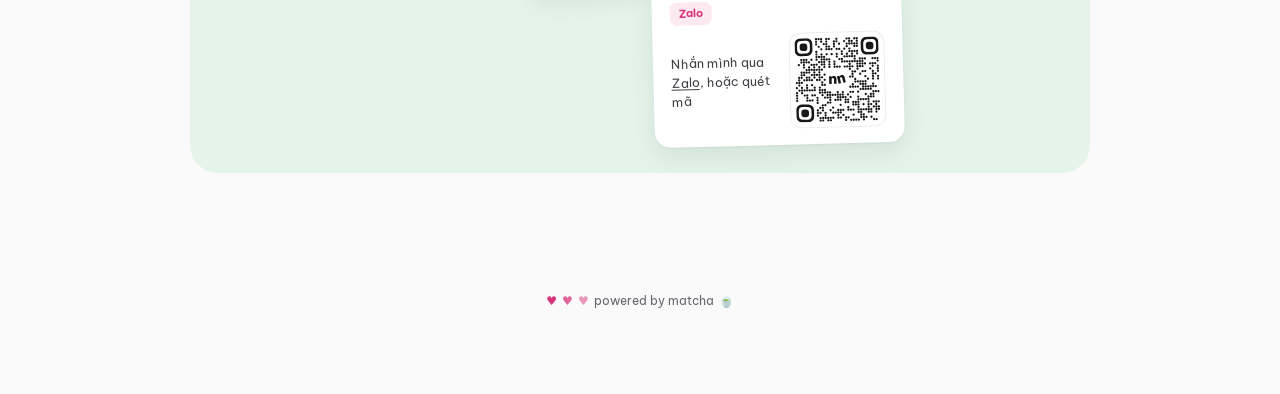
==== commit ac48e6cf: "Footer: remove name line, keep hearts and matcha Co-Authored-By: Claude Sonnet 5.5 <noreply@anthropi" ====
--- a/about-vi.html
+++ b/about-vi.html
@@ -211,7 +211,7 @@
 .bigmark i:nth-child(5){color:#c3b0ff;transform:rotate(-6deg) translateY(24px)}
 .bigmark:hover i{transform:rotate(0) translateY(6px)}
 footer{margin-top:100px;text-align:center;color:var(--mute);font-size:12px;padding:18px 0 84px}
-.made{display:inline-flex;align-items:center;gap:5px;margin-top:8px}
+.made{display:inline-flex;align-items:center;gap:5px}
 .hrt{display:inline-block;color:var(--pink-i);animation:hrt 2.2s ease-in-out infinite}
 .hrt:nth-child(2){animation-delay:.25s;opacity:.75}.hrt:nth-child(3){animation-delay:.5s;opacity:.5}
 @keyframes hrt{0%,55%,100%{transform:scale(1)}25%{transform:scale(1.3)}}
@@ -328,7 +328,7 @@
   </section>
 </div>
 
-<footer>Vân Anh Nguyễn · Portfolio<br><span class="made"><span class="hrt" aria-hidden="true">♥</span><span class="hrt" aria-hidden="true">♥</span><span class="hrt" aria-hidden="true">♥</span> powered by matcha <span aria-hidden="true">🍵</span></span></footer>
+<footer><span class="made"><span class="hrt" aria-hidden="true">♥</span><span class="hrt" aria-hidden="true">♥</span><span class="hrt" aria-hidden="true">♥</span> powered by matcha <span aria-hidden="true">🍵</span></span></footer>
 
 <script>
 (function(){
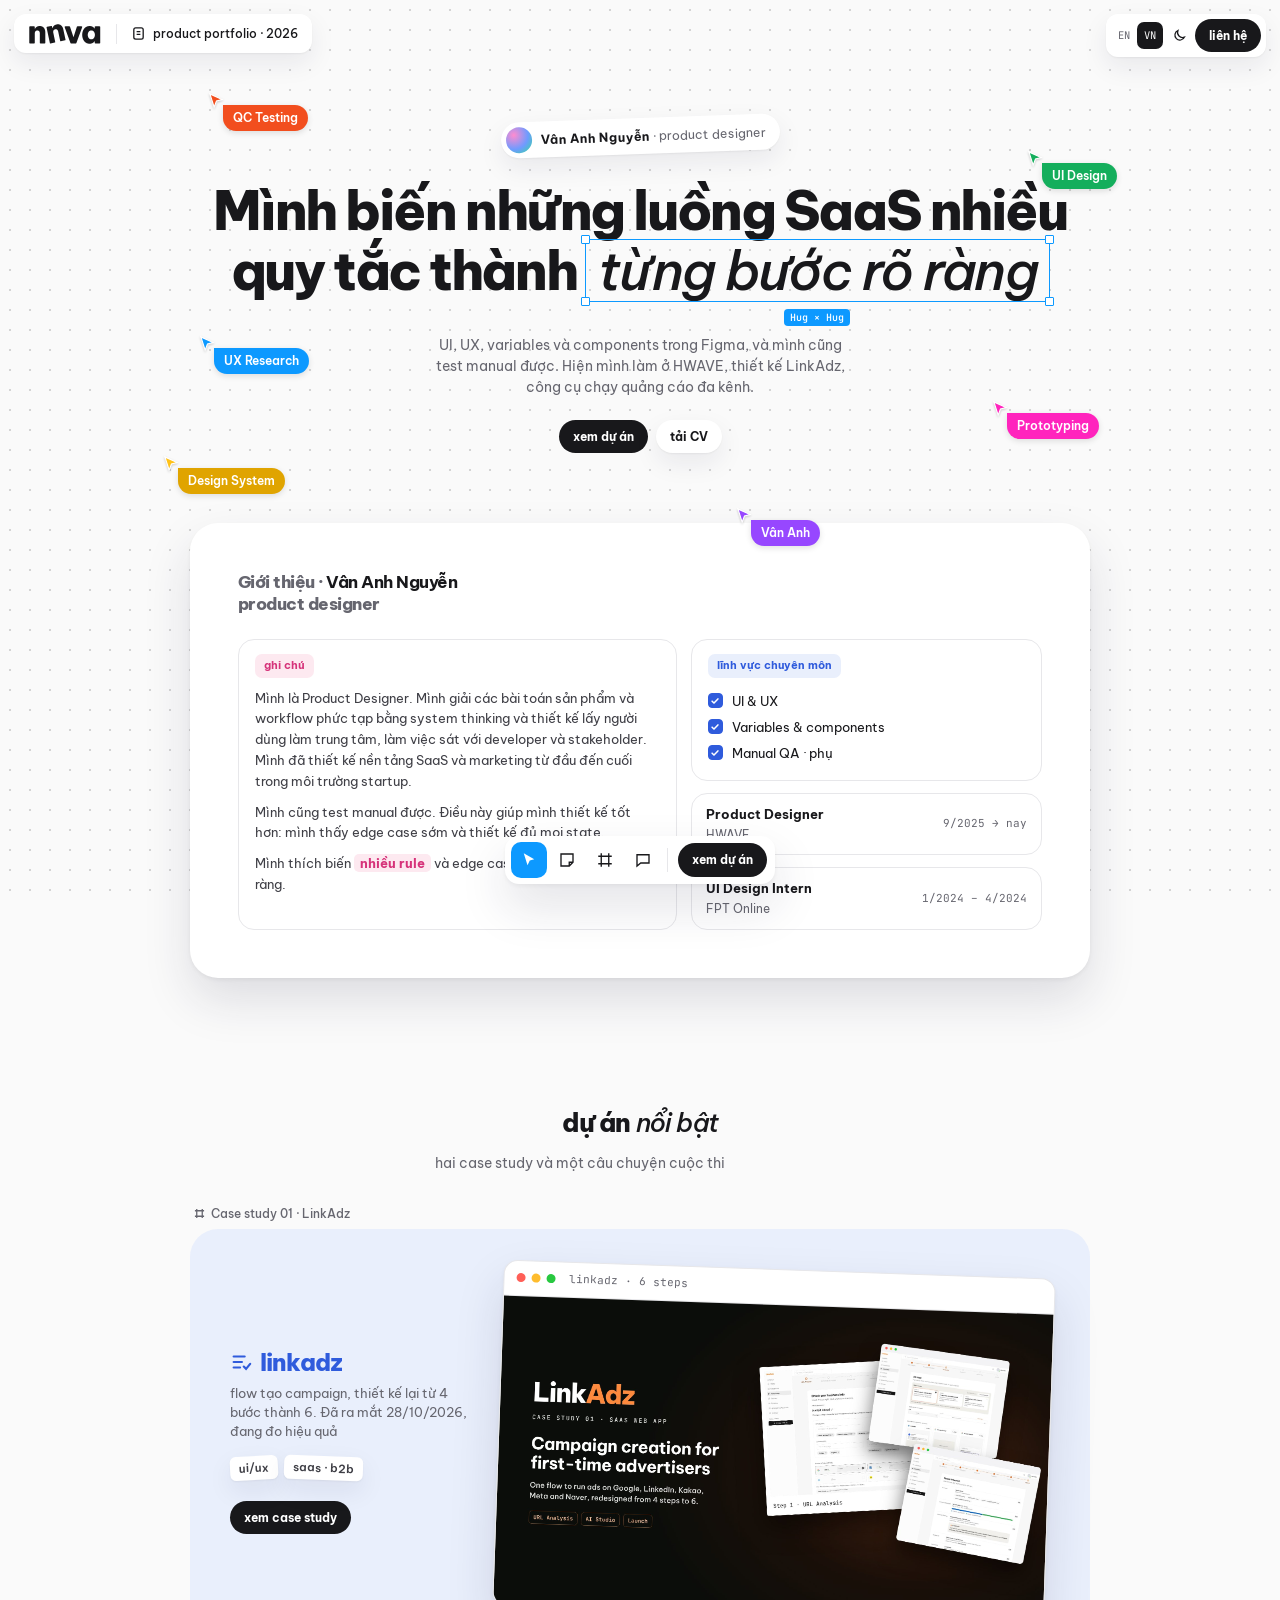
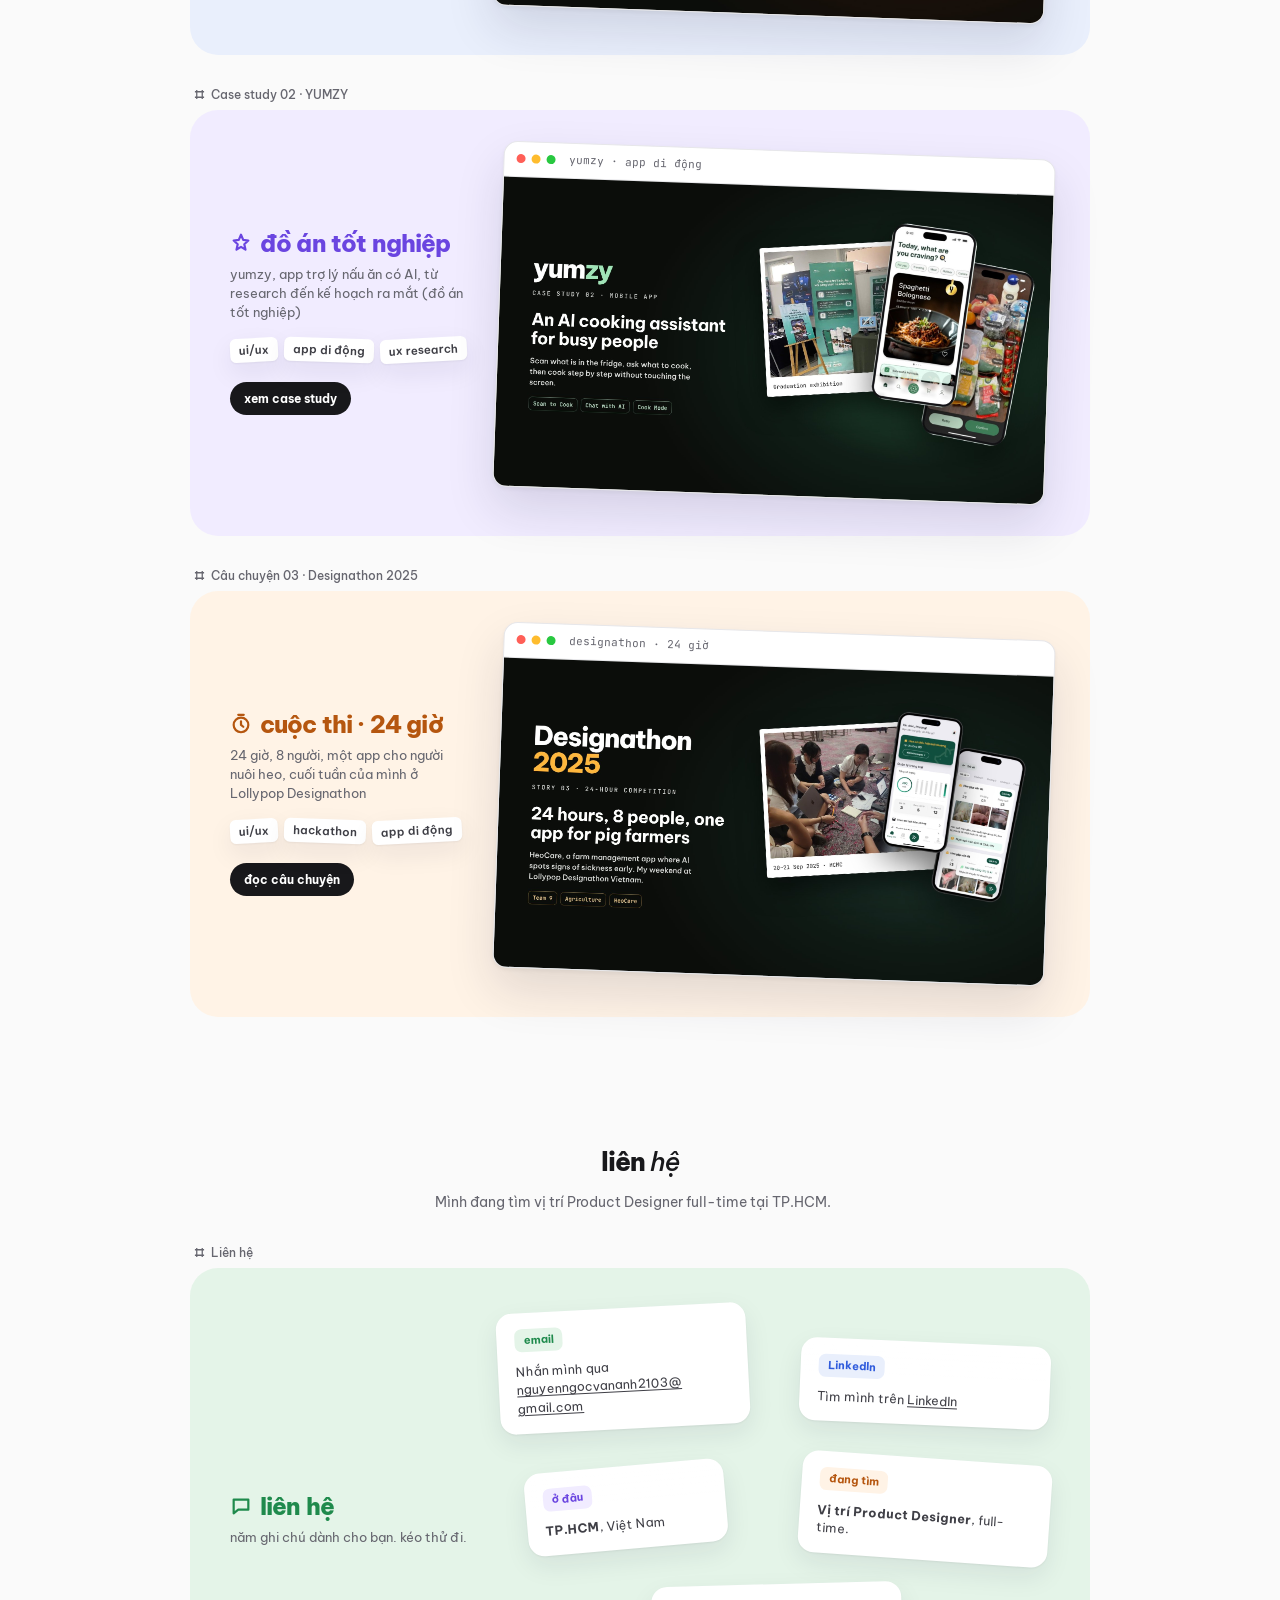
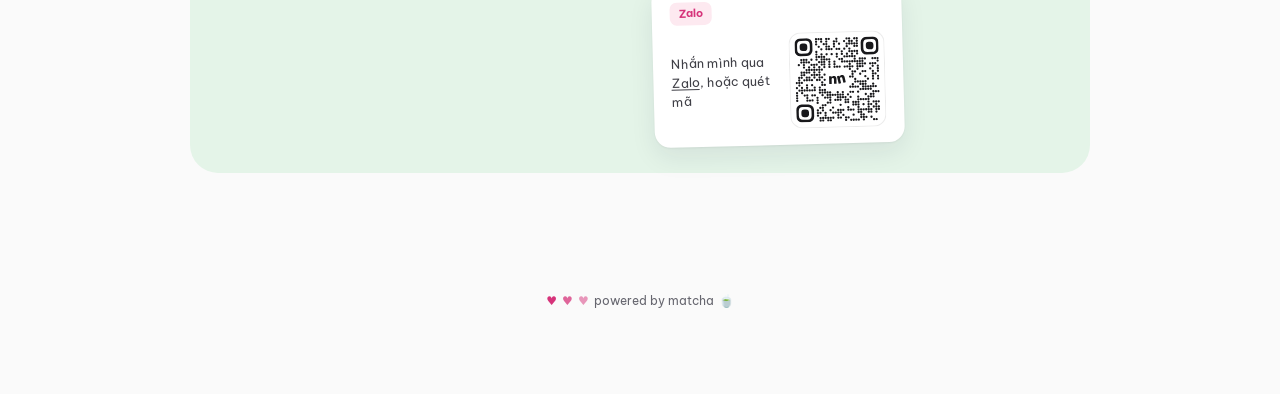
==== commit 514d2f8e: "Portfolio: fix review feedback (copy, CV button, LinkAdz result, YUMZY honesty) - Hero: replace conf" ====
--- a/about-vi.html
+++ b/about-vi.html
@@ -244,9 +244,9 @@
   <header class="hero">
     <div class="cur hs" style="left:1%;top:335px" aria-hidden="true"><svg viewBox="0 0 18 18"><path d="M2 2l13 6-6 1.5L6.5 16z" fill="#0d99ff" stroke="#fff" stroke-width="1.2"/></svg><b style="background:#0d99ff">UX Research</b></div><div class="cur d3 hs" style="left:2%;top:92px" aria-hidden="true"><svg viewBox="0 0 18 18"><path d="M2 2l13 6-6 1.5L6.5 16z" fill="#f24e1e" stroke="#fff" stroke-width="1.2"/></svg><b style="background:#f24e1e">QC Testing</b></div><div class="cur d2 hs" style="right:-3%;top:150px" aria-hidden="true"><svg viewBox="0 0 18 18"><path d="M2 2l13 6-6 1.5L6.5 16z" fill="#14ae5c" stroke="#fff" stroke-width="1.2"/></svg><b style="background:#14ae5c">UI Design</b></div><div class="cur d3 hs" style="left:-3%;top:455px" aria-hidden="true"><svg viewBox="0 0 18 18"><path d="M2 2l13 6-6 1.5L6.5 16z" fill="#ffc21a" stroke="#fff" stroke-width="1.2"/></svg><b style="background:#e0a400">Design System</b></div><div class="cur d4 hs" style="right:-1%;top:400px" aria-hidden="true"><svg viewBox="0 0 18 18"><path d="M2 2l13 6-6 1.5L6.5 16z" fill="#ff24bd" stroke="#fff" stroke-width="1.2"/></svg><b style="background:#ff24bd">Prototyping</b></div>
     <div class="who"><i></i><span><b>Vân Anh Nguyễn</b> · product designer</span></div>
-    <h1>Mình biến những luồng SaaS nhiều quy tắc thành <span class="selbox"><i class="h h1"></i><i class="h h2"></i><i class="h h3"></i><i class="h h4"></i><span class="it">từng bước rõ ràng</span><span class="dim" aria-hidden="true">từng bước</span></span></h1>
+    <h1>Mình biến những luồng SaaS nhiều quy tắc thành <span class="selbox"><i class="h h1"></i><i class="h h2"></i><i class="h h3"></i><i class="h h4"></i><span class="it">từng bước rõ ràng</span><span class="dim" aria-hidden="true">Hug × Hug</span></span></h1>
     <p class="sub">UI, UX, variables và components trong Figma, và mình cũng test manual được. Hiện mình làm ở HWAVE, thiết kế LinkAdz, công cụ chạy quảng cáo đa kênh.</p>
-    <div class="btns"><a class="cta" href="#work">xem dự án</a><a class="cta ghost" href="NguyenNgocVanAnh_ProductDesigner_CV_2026.pdf" download="NguyenNgocVanAnh_ProductDesigner_CV_2026.pdf">résumé</a></div>
+    <div class="btns"><a class="cta" href="#work">xem dự án</a><a class="cta ghost" href="NguyenNgocVanAnh_ProductDesigner_CV_2026.pdf" download="NguyenNgocVanAnh_ProductDesigner_CV_2026.pdf">tải CV</a></div>
 
     <div class="app" id="about">
       <div class="cur hs" style="right:30%;top:-16px;animation-duration:7s" aria-hidden="true"><svg viewBox="0 0 18 18"><path d="M2 2l13 6-6 1.5L6.5 16z" fill="#9747ff" stroke="#fff" stroke-width="1.2"/></svg><b style="background:#9747ff">Vân Anh</b></div>
@@ -255,10 +255,10 @@
       </div>
       <div class="board">
         <div class="w"><span class="lbl pink">ghi chú</span>
-          <p>Mình là product designer. Mình giải các bài toán sản phẩm và workflow phức tạp bằng system thinking và thiết kế lấy người dùng làm trung tâm, làm việc sát với developer và stakeholder. Mình đã thiết kế nền tảng SaaS và marketing từ đầu đến cuối trong môi trường startup.</p><p>Mình cũng test manual được. Điều này hỗ trợ design của mình rất nhiều: mình thấy edge case sớm và thiết kế đủ mọi state.</p><p>Mình thích biến <span class="tag">nhiều rule</span> và edge case thành từng bước rõ ràng.</p></div>
+          <p>Mình là Product Designer. Mình giải các bài toán sản phẩm và workflow phức tạp bằng system thinking và thiết kế lấy người dùng làm trung tâm, làm việc sát với developer và stakeholder. Mình đã thiết kế nền tảng SaaS và marketing từ đầu đến cuối trong môi trường startup.</p><p>Mình cũng test manual được. Điều này giúp mình thiết kế tốt hơn: mình thấy edge case sớm và thiết kế đủ mọi state.</p><p>Mình thích biến <span class="tag">nhiều rule</span> và edge case thành từng bước rõ ràng.</p></div>
         <div class="side">
-          <div class="w"><span class="lbl blue">mình làm gì</span>
-            <ul class="ck"><li class="done">UI &amp; UX</li><li class="done">Variables &amp; components</li><li class="done">QC manual · phụ</li></ul></div>
+          <div class="w"><span class="lbl blue">lĩnh vực chuyên môn</span>
+            <ul class="ck"><li class="done">UI &amp; UX</li><li class="done">Variables &amp; components</li><li class="done">Manual QA · phụ</li></ul></div>
           <div class="w row"><div><b>Product Designer</b><small>HWAVE</small></div><span class="when">9/2025 → nay</span></div>
           <div class="w row"><div><b>UI Design Intern</b><small>FPT Online</small></div><span class="when">1/2024 – 4/2024</span></div>
         </div>
@@ -274,9 +274,9 @@
       <div class="block blue duo">
         <div>
           <div class="kt"><svg viewBox="0 0 24 24" fill="none" stroke="currentColor" stroke-width="2.4" stroke-linecap="round"><path d="M4 6h12M4 12h9M4 18h7"/><path d="M15 17l2.5 2.5L22 14"/></svg>linkadz</div>
-          <p class="kd">flow tạo campaign, thiết kế lại từ 4 bước thành 6</p>
+          <p class="kd">flow tạo campaign, thiết kế lại từ 4 bước thành 6. Đã ra mắt 28/10/2026, đang đo hiệu quả</p>
           <div class="chips"><span class="chip">ui/ux</span><span class="chip">saas · b2b</span></div>
-          <a class="cta" href="linkadz-vi.html">xem chi tiết</a>
+          <a class="cta" href="linkadz-vi.html">xem case study</a>
         </div>
         <a class="frame tilt pick" href="linkadz-vi.html"><div class="chrome"><i></i><i></i><i></i><span>linkadz · 6 steps</span></div><img src="cover/linkadz.jpg" alt="Ảnh bìa LinkAdz: flow tạo campaign 6 bước"></a>
       </div>
@@ -286,9 +286,9 @@
       <div class="block violet duo">
         <div>
           <div class="kt"><svg viewBox="0 0 24 24" fill="none" stroke="currentColor" stroke-width="2.4" stroke-linejoin="round"><path d="M12 3l2.4 5.6L20 9.3l-4.4 4 1.3 6-4.9-3.1-4.9 3.1 1.3-6L4 9.3l5.6-.7z"/></svg>đồ án tốt nghiệp</div>
-          <p class="kd">yumzy, app trợ lý nấu ăn có AI, từ research đến ra mắt</p>
+          <p class="kd">yumzy, app trợ lý nấu ăn có AI, từ research đến kế hoạch ra mắt (đồ án tốt nghiệp)</p>
           <div class="chips"><span class="chip">ui/ux</span><span class="chip">app di động</span><span class="chip">ux research</span></div>
-          <a class="cta" href="yumzy-vi.html">xem chi tiết</a>
+          <a class="cta" href="yumzy-vi.html">xem case study</a>
         </div>
         <a class="frame tilt pick" href="yumzy-vi.html"><div class="chrome"><i></i><i></i><i></i><span>yumzy · app di động</span></div><img src="cover/yumzy.jpg" alt="App YUMZY, nhận diện và tính năng"></a>
       </div>
@@ -309,18 +309,18 @@
 
   <section id="connect">
     <h2>liên <span class="it">hệ</span></h2>
-    <p class="sub">Mình đang tìm vị trí product design full-time tại TP.HCM.</p>
+    <p class="sub">Mình đang tìm vị trí Product Designer full-time tại TP.HCM.</p>
     <div class="fr"><p class="fname"><svg viewBox="0 0 12 12" fill="none" stroke="currentColor" stroke-width="1.4"><path d="M3 1v10M9 1v10M1 3h10M1 9h10"/></svg>Liên hệ</p>
       <div class="block mint duo">
         <div>
-          <div class="kt"><svg viewBox="0 0 24 24" fill="none" stroke="currentColor" stroke-width="2.4" stroke-linejoin="round"><path d="M4 5h16v11H9l-5 4z"/></svg>chào nhé</div>
+          <div class="kt"><svg viewBox="0 0 24 24" fill="none" stroke="currentColor" stroke-width="2.4" stroke-linejoin="round"><path d="M4 5h16v11H9l-5 4z"/></svg>liên hệ</div>
           <p class="kd">năm ghi chú dành cho bạn. kéo thử đi.</p>
         </div>
         <div class="scatter">
           <div class="st r1 drag pick" style="left:0;top:0"><span class="lbl mint">email</span><p>Nhắn mình qua <a href="mailto:nguyenngocvananh2103@gmail.com" style="color:inherit;text-decoration:underline;text-underline-offset:2px;overflow-wrap:anywhere">nguyenngocvananh2103@<wbr>gmail.com</a></p></div>
           <div class="st r2 drag pick" style="right:0;top:34px"><span class="lbl blue">LinkedIn</span><p>Tìm mình trên <a href="https://www.linkedin.com/in/v%C3%A2n-anh-nguy%E1%BB%85n-182910249/" target="_blank" rel="noopener" style="color:inherit;text-decoration:underline;text-underline-offset:2px;overflow-wrap:anywhere">LinkedIn</a></p></div>
-          <div class="st r4 drag pick" style="right:0;top:150px"><span class="lbl peach">đang tìm</span><p><b>Vị trí product design</b>, full-time.</p></div>
-          <div class="st r5 drag pick" style="left:5%;top:158px;width:min(200px,60%)"><span class="lbl violet">ở đâu</span><p><b>TP.HCM</b>, hoặc đâu đó trong vũ trụ (có wifi là được)</p></div>
+          <div class="st r4 drag pick" style="right:0;top:150px"><span class="lbl peach">đang tìm</span><p><b>Vị trí Product Designer</b>, full-time.</p></div>
+          <div class="st r5 drag pick" style="left:5%;top:158px;width:min(200px,60%)"><span class="lbl violet">ở đâu</span><p><b>TP.HCM</b>, Việt Nam</p></div>
           <div class="st r3 drag pick" style="left:28%;top:276px"><span class="lbl pink">Zalo</span><div style="display:flex;align-items:center;gap:12px"><p style="margin:0">Nhắn mình qua <a href="https://zalo.me/0938480521" target="_blank" rel="noopener" style="color:inherit;text-decoration:underline;text-underline-offset:2px;overflow-wrap:anywhere">Zalo</a>, hoặc quét mã</p><a href="https://zalo.me/0938480521" target="_blank" rel="noopener" aria-label="Zalo QR" style="flex:none;display:block;width:96px;height:96px;padding:6px;background:#fff;border-radius:12px;box-shadow:inset 0 0 0 1px rgba(0,0,0,.08)"><svg viewBox="0 0 33 33" width="100%" height="100%" role="img" aria-label="Zalo QR code"><g fill="#18181b"><path d="M8.5 0.5h0M9.5 0.5h0M10.5 0.5h0M12.5 0.5h0M13.5 0.5h0M16.5 0.5h0M20.5 0.5h0M21.5 0.5h0M23.5 0.5h0M24.5 0.5h0M8.5 1.5h0M10.5 1.5h0M12.5 1.5h0M15.5 1.5h0M16.5 1.5h0M19.5 1.5h0M21.5 1.5h0M22.5 1.5h0M24.5 1.5h0M8.5 2.5h0M11.5 2.5h0M12.5 2.5h0M15.5 2.5h0M17.5 2.5h0M20.5 2.5h0M21.5 2.5h0M22.5 2.5h0M23.5 2.5h0M24.5 2.5h0M9.5 3.5h0M12.5 3.5h0M13.5 3.5h0M15.5 3.5h0M20.5 3.5h0M23.5 3.5h0M24.5 3.5h0M10.5 4.5h0M12.5 4.5h0M13.5 4.5h0M14.5 4.5h0M16.5 4.5h0M17.5 4.5h0M19.5 4.5h0M21.5 4.5h0M8.5 5.5h0M18.5 5.5h0M21.5 5.5h0M22.5 5.5h0M23.5 5.5h0M24.5 5.5h0M8.5 6.5h0M10.5 6.5h0M12.5 6.5h0M14.5 6.5h0M16.5 6.5h0M18.5 6.5h0M20.5 6.5h0M22.5 6.5h0M24.5 6.5h0M8.5 7.5h0M9.5 7.5h0M10.5 7.5h0M11.5 7.5h0M16.5 7.5h0M19.5 7.5h0M20.5 7.5h0M21.5 7.5h0M22.5 7.5h0M23.5 7.5h0M2.5 8.5h0M3.5 8.5h0M4.5 8.5h0M6.5 8.5h0M8.5 8.5h0M10.5 8.5h0M11.5 8.5h0M12.5 8.5h0M13.5 8.5h0M17.5 8.5h0M18.5 8.5h0M23.5 8.5h0M25.5 8.5h0M26.5 8.5h0M27.5 8.5h0M30.5 8.5h0M31.5 8.5h0M32.5 8.5h0M2.5 9.5h0M3.5 9.5h0M4.5 9.5h0M5.5 9.5h0M9.5 9.5h0M10.5 9.5h0M11.5 9.5h0M13.5 9.5h0M15.5 9.5h0M18.5 9.5h0M19.5 9.5h0M20.5 9.5h0M21.5 9.5h0M22.5 9.5h0M23.5 9.5h0M24.5 9.5h0M25.5 9.5h0M26.5 9.5h0M32.5 9.5h0M1.5 10.5h0M3.5 10.5h0M6.5 10.5h0M7.5 10.5h0M8.5 10.5h0M10.5 10.5h0M11.5 10.5h0M13.5 10.5h0M15.5 10.5h0M21.5 10.5h0M24.5 10.5h0M25.5 10.5h0M26.5 10.5h0M27.5 10.5h0M29.5 10.5h0M30.5 10.5h0M31.5 10.5h0M3.5 11.5h0M5.5 11.5h0M7.5 11.5h0M9.5 11.5h0M11.5 11.5h0M13.5 11.5h0M15.5 11.5h0M16.5 11.5h0M17.5 11.5h0M19.5 11.5h0M20.5 11.5h0M21.5 11.5h0M22.5 11.5h0M24.5 11.5h0M25.5 11.5h0M26.5 11.5h0M30.5 11.5h0M32.5 11.5h0M4.5 12.5h0M5.5 12.5h0M6.5 12.5h0M7.5 12.5h0M8.5 12.5h0M9.5 12.5h0M10.5 12.5h0M21.5 12.5h0M24.5 12.5h0M29.5 12.5h0M32.5 12.5h0M2.5 13.5h0M3.5 13.5h0M4.5 13.5h0M5.5 13.5h0M7.5 13.5h0M9.5 13.5h0M22.5 13.5h0M23.5 13.5h0M26.5 13.5h0M27.5 13.5h0M30.5 13.5h0M32.5 13.5h0M2.5 14.5h0M3.5 14.5h0M6.5 14.5h0M7.5 14.5h0M8.5 14.5h0M9.5 14.5h0M11.5 14.5h0M22.5 14.5h0M25.5 14.5h0M30.5 14.5h0M31.5 14.5h0M1.5 15.5h0M2.5 15.5h0M4.5 15.5h0M5.5 15.5h0M7.5 15.5h0M9.5 15.5h0M10.5 15.5h0M21.5 15.5h0M22.5 15.5h0M27.5 15.5h0M30.5 15.5h0M32.5 15.5h0M1.5 16.5h0M3.5 16.5h0M4.5 16.5h0M5.5 16.5h0M6.5 16.5h0M8.5 16.5h0M9.5 16.5h0M11.5 16.5h0M23.5 16.5h0M28.5 16.5h0M30.5 16.5h0M32.5 16.5h0M0.5 17.5h0M1.5 17.5h0M2.5 17.5h0M10.5 17.5h0M23.5 17.5h0M24.5 17.5h0M25.5 17.5h0M26.5 17.5h0M27.5 17.5h0M1.5 18.5h0M4.5 18.5h0M6.5 18.5h0M10.5 18.5h0M11.5 18.5h0M22.5 18.5h0M25.5 18.5h0M26.5 18.5h0M27.5 18.5h0M30.5 18.5h0M0.5 19.5h0M2.5 19.5h0M4.5 19.5h0M7.5 19.5h0M9.5 19.5h0M21.5 19.5h0M22.5 19.5h0M23.5 19.5h0M24.5 19.5h0M26.5 19.5h0M27.5 19.5h0M28.5 19.5h0M29.5 19.5h0M30.5 19.5h0M31.5 19.5h0M1.5 20.5h0M2.5 20.5h0M3.5 20.5h0M4.5 20.5h0M5.5 20.5h0M6.5 20.5h0M7.5 20.5h0M9.5 20.5h0M10.5 20.5h0M11.5 20.5h0M25.5 20.5h0M26.5 20.5h0M27.5 20.5h0M28.5 20.5h0M29.5 20.5h0M0.5 21.5h0M2.5 21.5h0M9.5 21.5h0M10.5 21.5h0M11.5 21.5h0M12.5 21.5h0M13.5 21.5h0M16.5 21.5h0M18.5 21.5h0M21.5 21.5h0M22.5 21.5h0M24.5 21.5h0M30.5 21.5h0M31.5 21.5h0M32.5 21.5h0M0.5 22.5h0M3.5 22.5h0M4.5 22.5h0M6.5 22.5h0M7.5 22.5h0M10.5 22.5h0M12.5 22.5h0M13.5 22.5h0M14.5 22.5h0M15.5 22.5h0M16.5 22.5h0M17.5 22.5h0M18.5 22.5h0M20.5 22.5h0M27.5 22.5h0M29.5 22.5h0M30.5 22.5h0M0.5 23.5h0M4.5 23.5h0M8.5 23.5h0M11.5 23.5h0M12.5 23.5h0M13.5 23.5h0M16.5 23.5h0M17.5 23.5h0M18.5 23.5h0M19.5 23.5h0M21.5 23.5h0M24.5 23.5h0M28.5 23.5h0M29.5 23.5h0M30.5 23.5h0M0.5 24.5h0M4.5 24.5h0M5.5 24.5h0M6.5 24.5h0M8.5 24.5h0M13.5 24.5h0M15.5 24.5h0M16.5 24.5h0M17.5 24.5h0M19.5 24.5h0M20.5 24.5h0M24.5 24.5h0M25.5 24.5h0M26.5 24.5h0M27.5 24.5h0M28.5 24.5h0M8.5 25.5h0M12.5 25.5h0M13.5 25.5h0M19.5 25.5h0M20.5 25.5h0M22.5 25.5h0M23.5 25.5h0M24.5 25.5h0M28.5 25.5h0M30.5 25.5h0M31.5 25.5h0M32.5 25.5h0M10.5 26.5h0M11.5 26.5h0M17.5 26.5h0M22.5 26.5h0M23.5 26.5h0M24.5 26.5h0M26.5 26.5h0M28.5 26.5h0M29.5 26.5h0M31.5 26.5h0M9.5 27.5h0M10.5 27.5h0M14.5 27.5h0M20.5 27.5h0M24.5 27.5h0M28.5 27.5h0M30.5 27.5h0M31.5 27.5h0M32.5 27.5h0M8.5 28.5h0M10.5 28.5h0M13.5 28.5h0M16.5 28.5h0M17.5 28.5h0M18.5 28.5h0M20.5 28.5h0M21.5 28.5h0M22.5 28.5h0M24.5 28.5h0M25.5 28.5h0M26.5 28.5h0M27.5 28.5h0M28.5 28.5h0M29.5 28.5h0M31.5 28.5h0M32.5 28.5h0M8.5 29.5h0M9.5 29.5h0M11.5 29.5h0M14.5 29.5h0M15.5 29.5h0M16.5 29.5h0M17.5 29.5h0M24.5 29.5h0M25.5 29.5h0M28.5 29.5h0M29.5 29.5h0M31.5 29.5h0M8.5 30.5h0M11.5 30.5h0M16.5 30.5h0M18.5 30.5h0M22.5 30.5h0M25.5 30.5h0M26.5 30.5h0M9.5 31.5h0M10.5 31.5h0M11.5 31.5h0M12.5 31.5h0M13.5 31.5h0M14.5 31.5h0M16.5 31.5h0M17.5 31.5h0M19.5 31.5h0M20.5 31.5h0M25.5 31.5h0M26.5 31.5h0M27.5 31.5h0M29.5 31.5h0M9.5 32.5h0M10.5 32.5h0M12.5 32.5h0M13.5 32.5h0M19.5 32.5h0M21.5 32.5h0M22.5 32.5h0M23.5 32.5h0M24.5 32.5h0M26.5 32.5h0M30.5 32.5h0M31.5 32.5h0" stroke="#18181b" stroke-width=".9" stroke-linecap="round" fill="none"/><path fill-rule="evenodd" d="M2.2 0h2.6a2.2 2.2 0 0 1 2.2 2.2v2.6a2.2 2.2 0 0 1 -2.2 2.2h-2.6a2.2 2.2 0 0 1 -2.2 -2.2v-2.6a2.2 2.2 0 0 1 2.2 -2.2zM2.6 1h1.8a1.6 1.6 0 0 1 1.6 1.6v1.8a1.6 1.6 0 0 1 -1.6 1.6h-1.8a1.6 1.6 0 0 1 -1.6 -1.6v-1.8a1.6 1.6 0 0 1 1.6 -1.6z"/><rect x="2" y="2" width="3" height="3" rx="1.2"/><path fill-rule="evenodd" d="M28.2 0h2.6a2.2 2.2 0 0 1 2.2 2.2v2.6a2.2 2.2 0 0 1 -2.2 2.2h-2.6a2.2 2.2 0 0 1 -2.2 -2.2v-2.6a2.2 2.2 0 0 1 2.2 -2.2zM28.6 1h1.8a1.6 1.6 0 0 1 1.6 1.6v1.8a1.6 1.6 0 0 1 -1.6 1.6h-1.8a1.6 1.6 0 0 1 -1.6 -1.6v-1.8a1.6 1.6 0 0 1 1.6 -1.6z"/><rect x="28" y="2" width="3" height="3" rx="1.2"/><path fill-rule="evenodd" d="M2.2 26h2.6a2.2 2.2 0 0 1 2.2 2.2v2.6a2.2 2.2 0 0 1 -2.2 2.2h-2.6a2.2 2.2 0 0 1 -2.2 -2.2v-2.6a2.2 2.2 0 0 1 2.2 -2.2zM2.6 27h1.8a1.6 1.6 0 0 1 1.6 1.6v1.8a1.6 1.6 0 0 1 -1.6 1.6h-1.8a1.6 1.6 0 0 1 -1.6 -1.6v-1.8a1.6 1.6 0 0 1 1.6 -1.6z"/><rect x="2" y="28" width="3" height="3" rx="1.2"/></g><rect x="12.00" y="12.00" width="9" height="9" rx="2.6" fill="#fff"/><g transform="translate(12.900 14.432) scale(0.00576) translate(6.0 654.8)"><path d="M54 -18L54 -16L54 -14L55 -13L55 -11L56 -10L57 -8L58 -7L59 -5L61 -4L62 -3L64 -2L65 -1L67 -1L68 0L70 0L72 0L207 0L209 0L210 0L212 -1L214 -1L216 -2L217 -3L218 -4L220 -5L221 -7L222 -8L223 -10L224 -11L224 -13L225 -14L225 -16L225 -18L225 -307L225 -307L225 -311L225 -312L225 -316L225 -316L226 -320L226 -320L226 -324L226 -324L227 -328L227 -328L227 -332L228 -333L228 -336L228 -337L229 -340L229 -341L230 -344L231 -345L232 -348L232 -349L233 -352L233 -353L235 -356L235 -356L236 -360L237 -360L238 -364L238 -364L240 -368L240 -368L242 -371L243 -372L245 -375L245 -375L247 -378L248 -379L250 -381L250 -382L253 -384L253 -385L256 -387L256 -387L259 -389L260 -390L263 -392L263 -392L267 -394L267 -394L271 -395L271 -396L275 -397L275 -397L279 -398L280 -398L284 -399L284 -399L289 -400L289 -400L294 -400L294 -401L299 -401L300 -401L305 -401L305 -401L310 -401L310 -401L315 -401L315 -401L319 -400L320 -400L324 -399L324 -399L328 -398L329 -398L332 -397L333 -397L336 -396L337 -396L340 -394L340 -394L344 -393L344 -392L347 -391L348 -390L350 -389L351 -388L353 -386L354 -386L356 -384L357 -383L359 -381L359 -380L362 -378L362 -378L364 -375L364 -374L366 -371L366 -371L368 -368L368 -368L370 -364L370 -364L372 -361L372 -361L373 -357L374 -357L375 -354L375 -353L376 -350L376 -350L377 -346L378 -346L378 -342L379 -342L379 -339L380 -338L380 -335L380 -334L381 -331L381 -330L381 -327L381 -326L382 -322L382 -322L382 -318L382 -318L382 -314L382 -314L382 -18L382 -16L382 -14L383 -13L383 -11L384 -10L385 -8L386 -7L387 -5L389 -4L390 -3L392 -2L393 -1L395 -1L396 0L398 0L400 0L535 0L537 0L538 0L540 -1L542 -1L544 -2L545 -3L546 -4L548 -5L549 -7L550 -8L551 -10L552 -11L552 -13L553 -14L553 -16L553 -18L553 -346L553 -346L553 -352L553 -352L553 -358L553 -358L552 -363L552 -364L552 -369L552 -370L551 -375L551 -375L551 -381L551 -381L550 -386L550 -387L549 -392L549 -393L548 -398L548 -398L546 -404L546 -404L545 -409L545 -410L544 -415L543 -415L542 -420L542 -421L540 -426L540 -426L538 -432L538 -432L536 -437L536 -438L534 -443L534 -443L532 -448L531 -449L529 -453L529 -454L526 -458L526 -459L523 -464L523 -464L520 -468L520 -469L517 -473L517 -474L514 -478L513 -478L510 -482L510 -483L507 -487L506 -487L503 -491L502 -492L499 -495L498 -496L494 -499L494 -500L490 -503L490 -504L486 -507L485 -508L481 -511L480 -511L476 -514L475 -515L471 -518L470 -518L466 -521L465 -521L460 -524L459 -524L454 -526L454 -526L448 -528L448 -529L442 -531L442 -531L436 -533L435 -533L430 -534L429 -534L423 -536L422 -536L416 -537L415 -537L409 -538L408 -538L401 -539L401 -539L394 -540L393 -540L386 -540L386 -540L378 -540L378 -540L373 -540L372 -540L367 -540L367 -540L362 -540L362 -540L357 -539L357 -539L352 -539L352 -539L347 -538L347 -538L342 -537L342 -537L338 -536L337 -536L333 -536L333 -535L329 -534L328 -534L325 -533L324 -533L320 -532L320 -532L316 -530L316 -530L312 -529L312 -529L308 -527L308 -527L305 -526L304 -525L301 -524L301 -524L298 -522L297 -522L294 -520L294 -520L291 -518L290 -518L287 -516L287 -516L284 -514L284 -514L281 -512L281 -512L278 -510L278 -510L275 -508L275 -507L272 -505L272 -505L270 -503L269 -503L267 -501L267 -500L265 -498L264 -498L262 -496L262 -496L260 -494L260 -493L258 -491L257 -491L255 -489L255 -488L253 -486L253 -486L251 -484L251 -484L249 -481L249 -481L247 -479L247 -479L246 -477L245 -476L244 -474L244 -474L242 -472L242 -472L240 -470L240 -470L239 -468L238 -468L237 -466L237 -465L236 -463L235 -463L234 -461L234 -461L233 -459L233 -459L231 -457L231 -457L230 -455L230 -455L230 -455L225 -455L225 -455L225 -455L225 -512L225 -514L225 -516L224 -517L224 -519L223 -520L222 -522L221 -523L220 -525L218 -526L217 -527L216 -528L214 -529L212 -529L210 -530L209 -530L207 -530L72 -530L70 -530L68 -530L67 -529L65 -529L64 -528L62 -527L61 -526L59 -525L58 -523L57 -522L56 -520L55 -519L55 -517L54 -516L54 -514L54 -512ZM695 -12L695 -10L696 -8L697 -7L698 -5L699 -4L700 -2L701 -1L703 0L704 1L706 1L707 2L709 2L711 3L713 3L714 2L716 2L848 -26L850 -26L852 -27L853 -28L855 -29L856 -30L857 -31L858 -32L860 -34L860 -35L861 -37L862 -38L862 -40L862 -42L862 -44L862 -45L862 -47L802 -330L802 -330L801 -334L801 -334L800 -338L800 -338L800 -342L800 -343L800 -347L800 -347L799 -351L799 -351L799 -355L799 -356L799 -359L799 -360L799 -364L799 -364L800 -368L800 -368L800 -372L800 -372L801 -376L801 -376L801 -380L801 -380L802 -384L802 -384L803 -388L803 -389L804 -392L804 -393L806 -396L806 -397L807 -400L807 -401L809 -404L809 -405L811 -408L811 -408L813 -411L814 -412L816 -414L816 -415L818 -418L819 -418L821 -420L822 -421L825 -423L825 -424L828 -426L829 -426L832 -428L833 -428L836 -430L837 -430L840 -432L841 -432L845 -434L846 -434L850 -436L850 -436L855 -437L856 -437L860 -438L861 -438L866 -439L866 -439L870 -440L871 -440L875 -440L875 -441L880 -441L880 -441L884 -441L884 -441L888 -440L889 -440L892 -440L893 -440L896 -439L897 -439L900 -438L901 -438L904 -437L904 -437L908 -436L908 -436L911 -434L912 -434L914 -432L915 -432L918 -430L918 -430L921 -428L921 -427L924 -425L924 -425L927 -422L927 -422L929 -419L930 -419L932 -416L932 -416L934 -413L935 -413L937 -410L937 -410L939 -407L939 -406L941 -403L941 -403L943 -400L943 -400L945 -396L945 -396L946 -393L947 -393L948 -389L948 -389L950 -385L950 -385L951 -382L951 -381L952 -378L952 -377L953 -374L953 -373L954 -369L954 -369L1016 -80L1016 -78L1017 -76L1018 -75L1018 -73L1020 -72L1021 -71L1022 -70L1024 -68L1025 -68L1027 -67L1028 -66L1030 -66L1032 -66L1034 -66L1035 -66L1037 -66L1169 -94L1171 -94L1172 -95L1174 -96L1176 -97L1177 -98L1178 -99L1179 -100L1180 -102L1181 -103L1182 -105L1183 -107L1183 -108L1183 -110L1183 -112L1183 -114L1183 -115L1115 -436L1115 -436L1114 -442L1113 -442L1112 -447L1112 -448L1110 -453L1110 -453L1109 -459L1109 -459L1107 -464L1107 -465L1105 -470L1105 -470L1103 -475L1103 -476L1101 -480L1101 -481L1099 -486L1098 -486L1096 -491L1096 -492L1094 -496L1094 -497L1091 -502L1091 -502L1088 -507L1088 -507L1085 -512L1085 -512L1082 -517L1082 -517L1079 -522L1079 -522L1076 -527L1076 -527L1072 -532L1072 -532L1069 -536L1068 -537L1065 -541L1065 -541L1061 -545L1061 -546L1057 -549L1057 -550L1053 -553L1053 -554L1049 -557L1048 -558L1045 -561L1044 -561L1040 -564L1040 -565L1035 -568L1035 -568L1030 -571L1030 -571L1026 -574L1025 -574L1020 -577L1020 -577L1015 -580L1015 -580L1010 -582L1009 -583L1004 -585L1004 -585L999 -587L998 -587L993 -589L992 -589L987 -590L986 -591L981 -592L980 -592L974 -593L974 -593L968 -594L967 -594L962 -594L961 -594L955 -595L954 -595L948 -595L947 -595L941 -595L940 -595L934 -594L933 -594L926 -593L926 -593L919 -592L918 -592L911 -591L911 -591L903 -590L903 -590L898 -588L898 -588L893 -587L892 -587L888 -586L888 -586L883 -584L883 -584L878 -583L878 -583L874 -581L873 -581L869 -580L869 -579L865 -578L864 -578L860 -576L860 -576L856 -574L856 -574L852 -572L852 -572L849 -570L848 -569L845 -568L844 -567L841 -565L841 -565L838 -563L837 -562L834 -560L834 -560L831 -558L831 -558L828 -555L828 -555L825 -552L825 -552L822 -550L822 -550L820 -547L819 -547L817 -545L817 -544L814 -542L814 -542L812 -539L812 -539L810 -536L809 -536L807 -534L807 -533L805 -531L805 -531L803 -528L803 -528L801 -525L801 -525L799 -523L799 -522L797 -520L797 -519L796 -517L796 -516L794 -514L794 -514L792 -511L792 -511L791 -508L791 -508L790 -505L789 -505L788 -503L788 -503L787 -500L787 -500L786 -497L785 -497L784 -495L784 -495L783 -492L783 -492L782 -490L782 -490L781 -487L781 -487L780 -485L780 -485L779 -483L779 -482L778 -480L778 -480L777 -478L777 -478L776 -476L776 -476L776 -476L772 -475L771 -475L771 -475L759 -530L759 -532L758 -534L758 -535L757 -537L756 -538L754 -540L753 -541L752 -542L750 -543L748 -543L747 -544L745 -544L743 -545L742 -545L740 -544L738 -544L606 -516L604 -516L603 -515L601 -514L600 -513L598 -512L597 -511L596 -510L595 -508L594 -507L593 -505L592 -504L592 -502L592 -500L592 -498L592 -497L592 -495Z" fill="#18181b"/></g></svg></a></div></div>
         </div>
       </div>
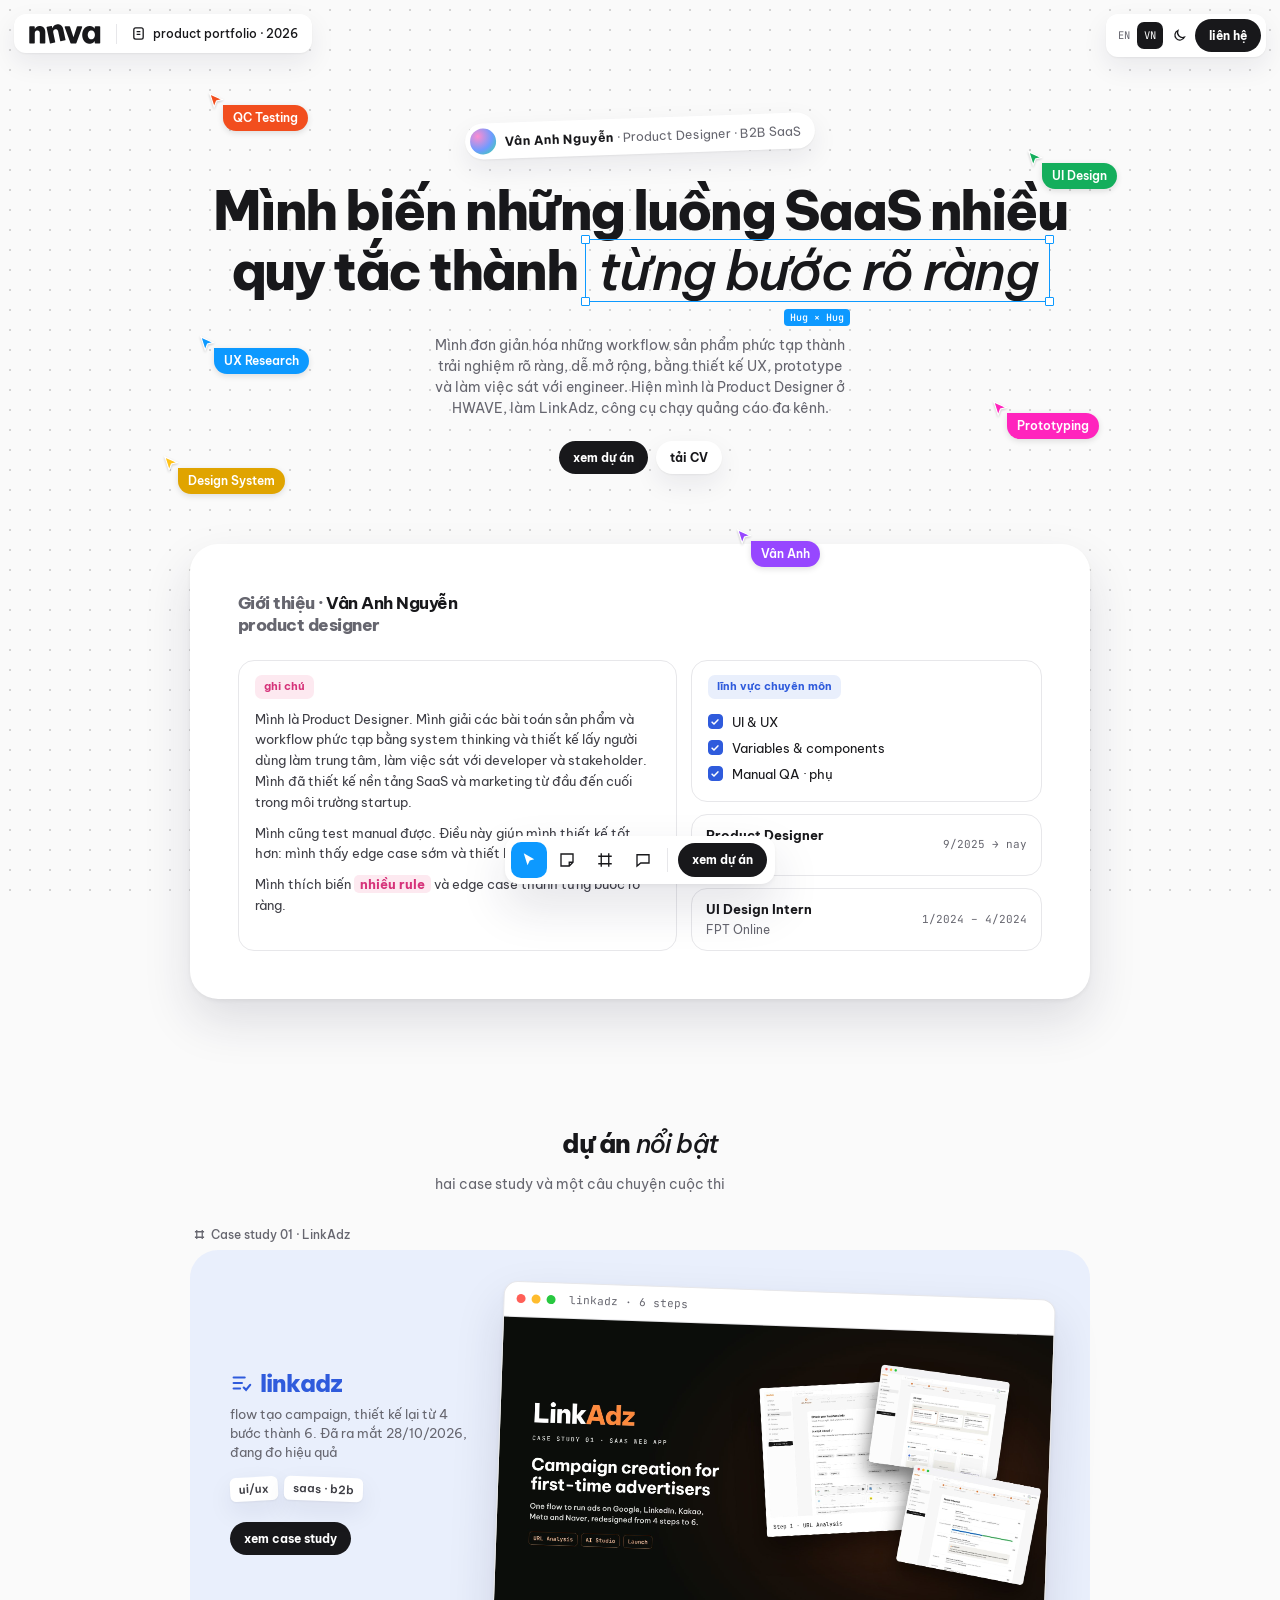
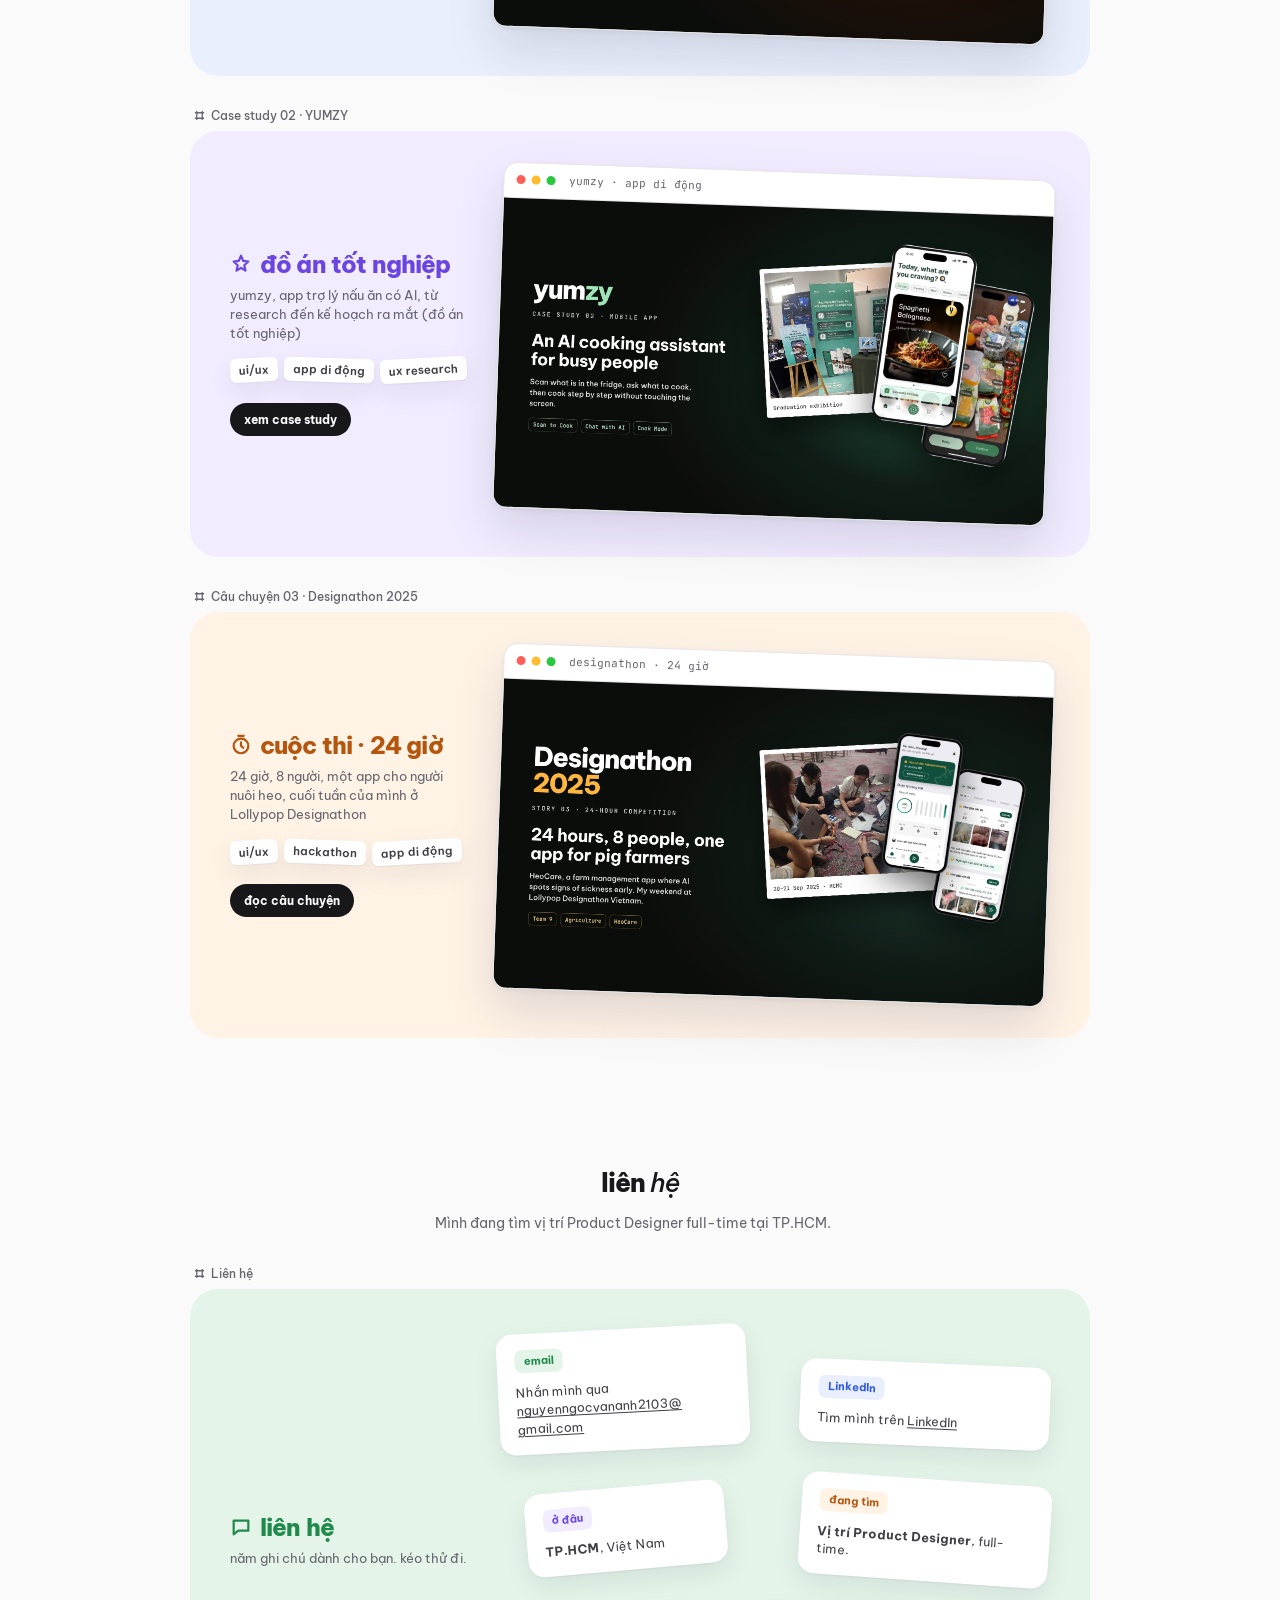
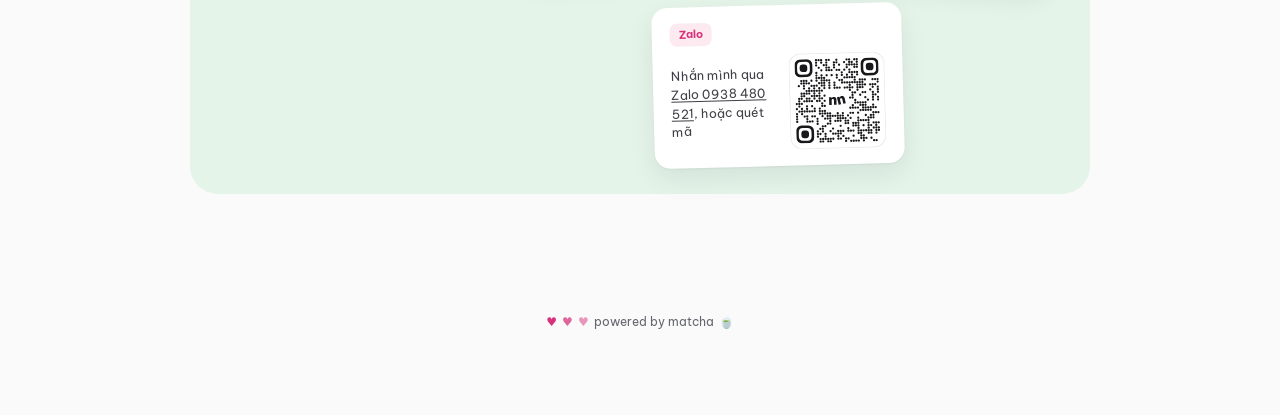
==== commit 965093cd: "Portfolio: hero positioning, LinkAdz 3-decision path, visible Zalo number - Hero EN/VN: "Product Des" ====
--- a/about-vi.html
+++ b/about-vi.html
@@ -243,9 +243,9 @@
 <div class="wrap" id="top">
   <header class="hero">
     <div class="cur hs" style="left:1%;top:335px" aria-hidden="true"><svg viewBox="0 0 18 18"><path d="M2 2l13 6-6 1.5L6.5 16z" fill="#0d99ff" stroke="#fff" stroke-width="1.2"/></svg><b style="background:#0d99ff">UX Research</b></div><div class="cur d3 hs" style="left:2%;top:92px" aria-hidden="true"><svg viewBox="0 0 18 18"><path d="M2 2l13 6-6 1.5L6.5 16z" fill="#f24e1e" stroke="#fff" stroke-width="1.2"/></svg><b style="background:#f24e1e">QC Testing</b></div><div class="cur d2 hs" style="right:-3%;top:150px" aria-hidden="true"><svg viewBox="0 0 18 18"><path d="M2 2l13 6-6 1.5L6.5 16z" fill="#14ae5c" stroke="#fff" stroke-width="1.2"/></svg><b style="background:#14ae5c">UI Design</b></div><div class="cur d3 hs" style="left:-3%;top:455px" aria-hidden="true"><svg viewBox="0 0 18 18"><path d="M2 2l13 6-6 1.5L6.5 16z" fill="#ffc21a" stroke="#fff" stroke-width="1.2"/></svg><b style="background:#e0a400">Design System</b></div><div class="cur d4 hs" style="right:-1%;top:400px" aria-hidden="true"><svg viewBox="0 0 18 18"><path d="M2 2l13 6-6 1.5L6.5 16z" fill="#ff24bd" stroke="#fff" stroke-width="1.2"/></svg><b style="background:#ff24bd">Prototyping</b></div>
-    <div class="who"><i></i><span><b>Vân Anh Nguyễn</b> · product designer</span></div>
+    <div class="who"><i></i><span><b>Vân Anh Nguyễn</b> · Product Designer · B2B SaaS</span></div>
     <h1>Mình biến những luồng SaaS nhiều quy tắc thành <span class="selbox"><i class="h h1"></i><i class="h h2"></i><i class="h h3"></i><i class="h h4"></i><span class="it">từng bước rõ ràng</span><span class="dim" aria-hidden="true">Hug × Hug</span></span></h1>
-    <p class="sub">UI, UX, variables và components trong Figma, và mình cũng test manual được. Hiện mình làm ở HWAVE, thiết kế LinkAdz, công cụ chạy quảng cáo đa kênh.</p>
+    <p class="sub">Mình đơn giản hóa những workflow sản phẩm phức tạp thành trải nghiệm rõ ràng, dễ mở rộng, bằng thiết kế UX, prototype và làm việc sát với engineer. Hiện mình là Product Designer ở HWAVE, làm LinkAdz, công cụ chạy quảng cáo đa kênh.</p>
     <div class="btns"><a class="cta" href="#work">xem dự án</a><a class="cta ghost" href="NguyenNgocVanAnh_ProductDesigner_CV_2026.pdf" download="NguyenNgocVanAnh_ProductDesigner_CV_2026.pdf">tải CV</a></div>
 
     <div class="app" id="about">
@@ -321,7 +321,7 @@
           <div class="st r2 drag pick" style="right:0;top:34px"><span class="lbl blue">LinkedIn</span><p>Tìm mình trên <a href="https://www.linkedin.com/in/v%C3%A2n-anh-nguy%E1%BB%85n-182910249/" target="_blank" rel="noopener" style="color:inherit;text-decoration:underline;text-underline-offset:2px;overflow-wrap:anywhere">LinkedIn</a></p></div>
           <div class="st r4 drag pick" style="right:0;top:150px"><span class="lbl peach">đang tìm</span><p><b>Vị trí Product Designer</b>, full-time.</p></div>
           <div class="st r5 drag pick" style="left:5%;top:158px;width:min(200px,60%)"><span class="lbl violet">ở đâu</span><p><b>TP.HCM</b>, Việt Nam</p></div>
-          <div class="st r3 drag pick" style="left:28%;top:276px"><span class="lbl pink">Zalo</span><div style="display:flex;align-items:center;gap:12px"><p style="margin:0">Nhắn mình qua <a href="https://zalo.me/0938480521" target="_blank" rel="noopener" style="color:inherit;text-decoration:underline;text-underline-offset:2px;overflow-wrap:anywhere">Zalo</a>, hoặc quét mã</p><a href="https://zalo.me/0938480521" target="_blank" rel="noopener" aria-label="Zalo QR" style="flex:none;display:block;width:96px;height:96px;padding:6px;background:#fff;border-radius:12px;box-shadow:inset 0 0 0 1px rgba(0,0,0,.08)"><svg viewBox="0 0 33 33" width="100%" height="100%" role="img" aria-label="Zalo QR code"><g fill="#18181b"><path d="M8.5 0.5h0M9.5 0.5h0M10.5 0.5h0M12.5 0.5h0M13.5 0.5h0M16.5 0.5h0M20.5 0.5h0M21.5 0.5h0M23.5 0.5h0M24.5 0.5h0M8.5 1.5h0M10.5 1.5h0M12.5 1.5h0M15.5 1.5h0M16.5 1.5h0M19.5 1.5h0M21.5 1.5h0M22.5 1.5h0M24.5 1.5h0M8.5 2.5h0M11.5 2.5h0M12.5 2.5h0M15.5 2.5h0M17.5 2.5h0M20.5 2.5h0M21.5 2.5h0M22.5 2.5h0M23.5 2.5h0M24.5 2.5h0M9.5 3.5h0M12.5 3.5h0M13.5 3.5h0M15.5 3.5h0M20.5 3.5h0M23.5 3.5h0M24.5 3.5h0M10.5 4.5h0M12.5 4.5h0M13.5 4.5h0M14.5 4.5h0M16.5 4.5h0M17.5 4.5h0M19.5 4.5h0M21.5 4.5h0M8.5 5.5h0M18.5 5.5h0M21.5 5.5h0M22.5 5.5h0M23.5 5.5h0M24.5 5.5h0M8.5 6.5h0M10.5 6.5h0M12.5 6.5h0M14.5 6.5h0M16.5 6.5h0M18.5 6.5h0M20.5 6.5h0M22.5 6.5h0M24.5 6.5h0M8.5 7.5h0M9.5 7.5h0M10.5 7.5h0M11.5 7.5h0M16.5 7.5h0M19.5 7.5h0M20.5 7.5h0M21.5 7.5h0M22.5 7.5h0M23.5 7.5h0M2.5 8.5h0M3.5 8.5h0M4.5 8.5h0M6.5 8.5h0M8.5 8.5h0M10.5 8.5h0M11.5 8.5h0M12.5 8.5h0M13.5 8.5h0M17.5 8.5h0M18.5 8.5h0M23.5 8.5h0M25.5 8.5h0M26.5 8.5h0M27.5 8.5h0M30.5 8.5h0M31.5 8.5h0M32.5 8.5h0M2.5 9.5h0M3.5 9.5h0M4.5 9.5h0M5.5 9.5h0M9.5 9.5h0M10.5 9.5h0M11.5 9.5h0M13.5 9.5h0M15.5 9.5h0M18.5 9.5h0M19.5 9.5h0M20.5 9.5h0M21.5 9.5h0M22.5 9.5h0M23.5 9.5h0M24.5 9.5h0M25.5 9.5h0M26.5 9.5h0M32.5 9.5h0M1.5 10.5h0M3.5 10.5h0M6.5 10.5h0M7.5 10.5h0M8.5 10.5h0M10.5 10.5h0M11.5 10.5h0M13.5 10.5h0M15.5 10.5h0M21.5 10.5h0M24.5 10.5h0M25.5 10.5h0M26.5 10.5h0M27.5 10.5h0M29.5 10.5h0M30.5 10.5h0M31.5 10.5h0M3.5 11.5h0M5.5 11.5h0M7.5 11.5h0M9.5 11.5h0M11.5 11.5h0M13.5 11.5h0M15.5 11.5h0M16.5 11.5h0M17.5 11.5h0M19.5 11.5h0M20.5 11.5h0M21.5 11.5h0M22.5 11.5h0M24.5 11.5h0M25.5 11.5h0M26.5 11.5h0M30.5 11.5h0M32.5 11.5h0M4.5 12.5h0M5.5 12.5h0M6.5 12.5h0M7.5 12.5h0M8.5 12.5h0M9.5 12.5h0M10.5 12.5h0M21.5 12.5h0M24.5 12.5h0M29.5 12.5h0M32.5 12.5h0M2.5 13.5h0M3.5 13.5h0M4.5 13.5h0M5.5 13.5h0M7.5 13.5h0M9.5 13.5h0M22.5 13.5h0M23.5 13.5h0M26.5 13.5h0M27.5 13.5h0M30.5 13.5h0M32.5 13.5h0M2.5 14.5h0M3.5 14.5h0M6.5 14.5h0M7.5 14.5h0M8.5 14.5h0M9.5 14.5h0M11.5 14.5h0M22.5 14.5h0M25.5 14.5h0M30.5 14.5h0M31.5 14.5h0M1.5 15.5h0M2.5 15.5h0M4.5 15.5h0M5.5 15.5h0M7.5 15.5h0M9.5 15.5h0M10.5 15.5h0M21.5 15.5h0M22.5 15.5h0M27.5 15.5h0M30.5 15.5h0M32.5 15.5h0M1.5 16.5h0M3.5 16.5h0M4.5 16.5h0M5.5 16.5h0M6.5 16.5h0M8.5 16.5h0M9.5 16.5h0M11.5 16.5h0M23.5 16.5h0M28.5 16.5h0M30.5 16.5h0M32.5 16.5h0M0.5 17.5h0M1.5 17.5h0M2.5 17.5h0M10.5 17.5h0M23.5 17.5h0M24.5 17.5h0M25.5 17.5h0M26.5 17.5h0M27.5 17.5h0M1.5 18.5h0M4.5 18.5h0M6.5 18.5h0M10.5 18.5h0M11.5 18.5h0M22.5 18.5h0M25.5 18.5h0M26.5 18.5h0M27.5 18.5h0M30.5 18.5h0M0.5 19.5h0M2.5 19.5h0M4.5 19.5h0M7.5 19.5h0M9.5 19.5h0M21.5 19.5h0M22.5 19.5h0M23.5 19.5h0M24.5 19.5h0M26.5 19.5h0M27.5 19.5h0M28.5 19.5h0M29.5 19.5h0M30.5 19.5h0M31.5 19.5h0M1.5 20.5h0M2.5 20.5h0M3.5 20.5h0M4.5 20.5h0M5.5 20.5h0M6.5 20.5h0M7.5 20.5h0M9.5 20.5h0M10.5 20.5h0M11.5 20.5h0M25.5 20.5h0M26.5 20.5h0M27.5 20.5h0M28.5 20.5h0M29.5 20.5h0M0.5 21.5h0M2.5 21.5h0M9.5 21.5h0M10.5 21.5h0M11.5 21.5h0M12.5 21.5h0M13.5 21.5h0M16.5 21.5h0M18.5 21.5h0M21.5 21.5h0M22.5 21.5h0M24.5 21.5h0M30.5 21.5h0M31.5 21.5h0M32.5 21.5h0M0.5 22.5h0M3.5 22.5h0M4.5 22.5h0M6.5 22.5h0M7.5 22.5h0M10.5 22.5h0M12.5 22.5h0M13.5 22.5h0M14.5 22.5h0M15.5 22.5h0M16.5 22.5h0M17.5 22.5h0M18.5 22.5h0M20.5 22.5h0M27.5 22.5h0M29.5 22.5h0M30.5 22.5h0M0.5 23.5h0M4.5 23.5h0M8.5 23.5h0M11.5 23.5h0M12.5 23.5h0M13.5 23.5h0M16.5 23.5h0M17.5 23.5h0M18.5 23.5h0M19.5 23.5h0M21.5 23.5h0M24.5 23.5h0M28.5 23.5h0M29.5 23.5h0M30.5 23.5h0M0.5 24.5h0M4.5 24.5h0M5.5 24.5h0M6.5 24.5h0M8.5 24.5h0M13.5 24.5h0M15.5 24.5h0M16.5 24.5h0M17.5 24.5h0M19.5 24.5h0M20.5 24.5h0M24.5 24.5h0M25.5 24.5h0M26.5 24.5h0M27.5 24.5h0M28.5 24.5h0M8.5 25.5h0M12.5 25.5h0M13.5 25.5h0M19.5 25.5h0M20.5 25.5h0M22.5 25.5h0M23.5 25.5h0M24.5 25.5h0M28.5 25.5h0M30.5 25.5h0M31.5 25.5h0M32.5 25.5h0M10.5 26.5h0M11.5 26.5h0M17.5 26.5h0M22.5 26.5h0M23.5 26.5h0M24.5 26.5h0M26.5 26.5h0M28.5 26.5h0M29.5 26.5h0M31.5 26.5h0M9.5 27.5h0M10.5 27.5h0M14.5 27.5h0M20.5 27.5h0M24.5 27.5h0M28.5 27.5h0M30.5 27.5h0M31.5 27.5h0M32.5 27.5h0M8.5 28.5h0M10.5 28.5h0M13.5 28.5h0M16.5 28.5h0M17.5 28.5h0M18.5 28.5h0M20.5 28.5h0M21.5 28.5h0M22.5 28.5h0M24.5 28.5h0M25.5 28.5h0M26.5 28.5h0M27.5 28.5h0M28.5 28.5h0M29.5 28.5h0M31.5 28.5h0M32.5 28.5h0M8.5 29.5h0M9.5 29.5h0M11.5 29.5h0M14.5 29.5h0M15.5 29.5h0M16.5 29.5h0M17.5 29.5h0M24.5 29.5h0M25.5 29.5h0M28.5 29.5h0M29.5 29.5h0M31.5 29.5h0M8.5 30.5h0M11.5 30.5h0M16.5 30.5h0M18.5 30.5h0M22.5 30.5h0M25.5 30.5h0M26.5 30.5h0M9.5 31.5h0M10.5 31.5h0M11.5 31.5h0M12.5 31.5h0M13.5 31.5h0M14.5 31.5h0M16.5 31.5h0M17.5 31.5h0M19.5 31.5h0M20.5 31.5h0M25.5 31.5h0M26.5 31.5h0M27.5 31.5h0M29.5 31.5h0M9.5 32.5h0M10.5 32.5h0M12.5 32.5h0M13.5 32.5h0M19.5 32.5h0M21.5 32.5h0M22.5 32.5h0M23.5 32.5h0M24.5 32.5h0M26.5 32.5h0M30.5 32.5h0M31.5 32.5h0" stroke="#18181b" stroke-width=".9" stroke-linecap="round" fill="none"/><path fill-rule="evenodd" d="M2.2 0h2.6a2.2 2.2 0 0 1 2.2 2.2v2.6a2.2 2.2 0 0 1 -2.2 2.2h-2.6a2.2 2.2 0 0 1 -2.2 -2.2v-2.6a2.2 2.2 0 0 1 2.2 -2.2zM2.6 1h1.8a1.6 1.6 0 0 1 1.6 1.6v1.8a1.6 1.6 0 0 1 -1.6 1.6h-1.8a1.6 1.6 0 0 1 -1.6 -1.6v-1.8a1.6 1.6 0 0 1 1.6 -1.6z"/><rect x="2" y="2" width="3" height="3" rx="1.2"/><path fill-rule="evenodd" d="M28.2 0h2.6a2.2 2.2 0 0 1 2.2 2.2v2.6a2.2 2.2 0 0 1 -2.2 2.2h-2.6a2.2 2.2 0 0 1 -2.2 -2.2v-2.6a2.2 2.2 0 0 1 2.2 -2.2zM28.6 1h1.8a1.6 1.6 0 0 1 1.6 1.6v1.8a1.6 1.6 0 0 1 -1.6 1.6h-1.8a1.6 1.6 0 0 1 -1.6 -1.6v-1.8a1.6 1.6 0 0 1 1.6 -1.6z"/><rect x="28" y="2" width="3" height="3" rx="1.2"/><path fill-rule="evenodd" d="M2.2 26h2.6a2.2 2.2 0 0 1 2.2 2.2v2.6a2.2 2.2 0 0 1 -2.2 2.2h-2.6a2.2 2.2 0 0 1 -2.2 -2.2v-2.6a2.2 2.2 0 0 1 2.2 -2.2zM2.6 27h1.8a1.6 1.6 0 0 1 1.6 1.6v1.8a1.6 1.6 0 0 1 -1.6 1.6h-1.8a1.6 1.6 0 0 1 -1.6 -1.6v-1.8a1.6 1.6 0 0 1 1.6 -1.6z"/><rect x="2" y="28" width="3" height="3" rx="1.2"/></g><rect x="12.00" y="12.00" width="9" height="9" rx="2.6" fill="#fff"/><g transform="translate(12.900 14.432) scale(0.00576) translate(6.0 654.8)"><path d="M54 -18L54 -16L54 -14L55 -13L55 -11L56 -10L57 -8L58 -7L59 -5L61 -4L62 -3L64 -2L65 -1L67 -1L68 0L70 0L72 0L207 0L209 0L210 0L212 -1L214 -1L216 -2L217 -3L218 -4L220 -5L221 -7L222 -8L223 -10L224 -11L224 -13L225 -14L225 -16L225 -18L225 -307L225 -307L225 -311L225 -312L225 -316L225 -316L226 -320L226 -320L226 -324L226 -324L227 -328L227 -328L227 -332L228 -333L228 -336L228 -337L229 -340L229 -341L230 -344L231 -345L232 -348L232 -349L233 -352L233 -353L235 -356L235 -356L236 -360L237 -360L238 -364L238 -364L240 -368L240 -368L242 -371L243 -372L245 -375L245 -375L247 -378L248 -379L250 -381L250 -382L253 -384L253 -385L256 -387L256 -387L259 -389L260 -390L263 -392L263 -392L267 -394L267 -394L271 -395L271 -396L275 -397L275 -397L279 -398L280 -398L284 -399L284 -399L289 -400L289 -400L294 -400L294 -401L299 -401L300 -401L305 -401L305 -401L310 -401L310 -401L315 -401L315 -401L319 -400L320 -400L324 -399L324 -399L328 -398L329 -398L332 -397L333 -397L336 -396L337 -396L340 -394L340 -394L344 -393L344 -392L347 -391L348 -390L350 -389L351 -388L353 -386L354 -386L356 -384L357 -383L359 -381L359 -380L362 -378L362 -378L364 -375L364 -374L366 -371L366 -371L368 -368L368 -368L370 -364L370 -364L372 -361L372 -361L373 -357L374 -357L375 -354L375 -353L376 -350L376 -350L377 -346L378 -346L378 -342L379 -342L379 -339L380 -338L380 -335L380 -334L381 -331L381 -330L381 -327L381 -326L382 -322L382 -322L382 -318L382 -318L382 -314L382 -314L382 -18L382 -16L382 -14L383 -13L383 -11L384 -10L385 -8L386 -7L387 -5L389 -4L390 -3L392 -2L393 -1L395 -1L396 0L398 0L400 0L535 0L537 0L538 0L540 -1L542 -1L544 -2L545 -3L546 -4L548 -5L549 -7L550 -8L551 -10L552 -11L552 -13L553 -14L553 -16L553 -18L553 -346L553 -346L553 -352L553 -352L553 -358L553 -358L552 -363L552 -364L552 -369L552 -370L551 -375L551 -375L551 -381L551 -381L550 -386L550 -387L549 -392L549 -393L548 -398L548 -398L546 -404L546 -404L545 -409L545 -410L544 -415L543 -415L542 -420L542 -421L540 -426L540 -426L538 -432L538 -432L536 -437L536 -438L534 -443L534 -443L532 -448L531 -449L529 -453L529 -454L526 -458L526 -459L523 -464L523 -464L520 -468L520 -469L517 -473L517 -474L514 -478L513 -478L510 -482L510 -483L507 -487L506 -487L503 -491L502 -492L499 -495L498 -496L494 -499L494 -500L490 -503L490 -504L486 -507L485 -508L481 -511L480 -511L476 -514L475 -515L471 -518L470 -518L466 -521L465 -521L460 -524L459 -524L454 -526L454 -526L448 -528L448 -529L442 -531L442 -531L436 -533L435 -533L430 -534L429 -534L423 -536L422 -536L416 -537L415 -537L409 -538L408 -538L401 -539L401 -539L394 -540L393 -540L386 -540L386 -540L378 -540L378 -540L373 -540L372 -540L367 -540L367 -540L362 -540L362 -540L357 -539L357 -539L352 -539L352 -539L347 -538L347 -538L342 -537L342 -537L338 -536L337 -536L333 -536L333 -535L329 -534L328 -534L325 -533L324 -533L320 -532L320 -532L316 -530L316 -530L312 -529L312 -529L308 -527L308 -527L305 -526L304 -525L301 -524L301 -524L298 -522L297 -522L294 -520L294 -520L291 -518L290 -518L287 -516L287 -516L284 -514L284 -514L281 -512L281 -512L278 -510L278 -510L275 -508L275 -507L272 -505L272 -505L270 -503L269 -503L267 -501L267 -500L265 -498L264 -498L262 -496L262 -496L260 -494L260 -493L258 -491L257 -491L255 -489L255 -488L253 -486L253 -486L251 -484L251 -484L249 -481L249 -481L247 -479L247 -479L246 -477L245 -476L244 -474L244 -474L242 -472L242 -472L240 -470L240 -470L239 -468L238 -468L237 -466L237 -465L236 -463L235 -463L234 -461L234 -461L233 -459L233 -459L231 -457L231 -457L230 -455L230 -455L230 -455L225 -455L225 -455L225 -455L225 -512L225 -514L225 -516L224 -517L224 -519L223 -520L222 -522L221 -523L220 -525L218 -526L217 -527L216 -528L214 -529L212 -529L210 -530L209 -530L207 -530L72 -530L70 -530L68 -530L67 -529L65 -529L64 -528L62 -527L61 -526L59 -525L58 -523L57 -522L56 -520L55 -519L55 -517L54 -516L54 -514L54 -512ZM695 -12L695 -10L696 -8L697 -7L698 -5L699 -4L700 -2L701 -1L703 0L704 1L706 1L707 2L709 2L711 3L713 3L714 2L716 2L848 -26L850 -26L852 -27L853 -28L855 -29L856 -30L857 -31L858 -32L860 -34L860 -35L861 -37L862 -38L862 -40L862 -42L862 -44L862 -45L862 -47L802 -330L802 -330L801 -334L801 -334L800 -338L800 -338L800 -342L800 -343L800 -347L800 -347L799 -351L799 -351L799 -355L799 -356L799 -359L799 -360L799 -364L799 -364L800 -368L800 -368L800 -372L800 -372L801 -376L801 -376L801 -380L801 -380L802 -384L802 -384L803 -388L803 -389L804 -392L804 -393L806 -396L806 -397L807 -400L807 -401L809 -404L809 -405L811 -408L811 -408L813 -411L814 -412L816 -414L816 -415L818 -418L819 -418L821 -420L822 -421L825 -423L825 -424L828 -426L829 -426L832 -428L833 -428L836 -430L837 -430L840 -432L841 -432L845 -434L846 -434L850 -436L850 -436L855 -437L856 -437L860 -438L861 -438L866 -439L866 -439L870 -440L871 -440L875 -440L875 -441L880 -441L880 -441L884 -441L884 -441L888 -440L889 -440L892 -440L893 -440L896 -439L897 -439L900 -438L901 -438L904 -437L904 -437L908 -436L908 -436L911 -434L912 -434L914 -432L915 -432L918 -430L918 -430L921 -428L921 -427L924 -425L924 -425L927 -422L927 -422L929 -419L930 -419L932 -416L932 -416L934 -413L935 -413L937 -410L937 -410L939 -407L939 -406L941 -403L941 -403L943 -400L943 -400L945 -396L945 -396L946 -393L947 -393L948 -389L948 -389L950 -385L950 -385L951 -382L951 -381L952 -378L952 -377L953 -374L953 -373L954 -369L954 -369L1016 -80L1016 -78L1017 -76L1018 -75L1018 -73L1020 -72L1021 -71L1022 -70L1024 -68L1025 -68L1027 -67L1028 -66L1030 -66L1032 -66L1034 -66L1035 -66L1037 -66L1169 -94L1171 -94L1172 -95L1174 -96L1176 -97L1177 -98L1178 -99L1179 -100L1180 -102L1181 -103L1182 -105L1183 -107L1183 -108L1183 -110L1183 -112L1183 -114L1183 -115L1115 -436L1115 -436L1114 -442L1113 -442L1112 -447L1112 -448L1110 -453L1110 -453L1109 -459L1109 -459L1107 -464L1107 -465L1105 -470L1105 -470L1103 -475L1103 -476L1101 -480L1101 -481L1099 -486L1098 -486L1096 -491L1096 -492L1094 -496L1094 -497L1091 -502L1091 -502L1088 -507L1088 -507L1085 -512L1085 -512L1082 -517L1082 -517L1079 -522L1079 -522L1076 -527L1076 -527L1072 -532L1072 -532L1069 -536L1068 -537L1065 -541L1065 -541L1061 -545L1061 -546L1057 -549L1057 -550L1053 -553L1053 -554L1049 -557L1048 -558L1045 -561L1044 -561L1040 -564L1040 -565L1035 -568L1035 -568L1030 -571L1030 -571L1026 -574L1025 -574L1020 -577L1020 -577L1015 -580L1015 -580L1010 -582L1009 -583L1004 -585L1004 -585L999 -587L998 -587L993 -589L992 -589L987 -590L986 -591L981 -592L980 -592L974 -593L974 -593L968 -594L967 -594L962 -594L961 -594L955 -595L954 -595L948 -595L947 -595L941 -595L940 -595L934 -594L933 -594L926 -593L926 -593L919 -592L918 -592L911 -591L911 -591L903 -590L903 -590L898 -588L898 -588L893 -587L892 -587L888 -586L888 -586L883 -584L883 -584L878 -583L878 -583L874 -581L873 -581L869 -580L869 -579L865 -578L864 -578L860 -576L860 -576L856 -574L856 -574L852 -572L852 -572L849 -570L848 -569L845 -568L844 -567L841 -565L841 -565L838 -563L837 -562L834 -560L834 -560L831 -558L831 -558L828 -555L828 -555L825 -552L825 -552L822 -550L822 -550L820 -547L819 -547L817 -545L817 -544L814 -542L814 -542L812 -539L812 -539L810 -536L809 -536L807 -534L807 -533L805 -531L805 -531L803 -528L803 -528L801 -525L801 -525L799 -523L799 -522L797 -520L797 -519L796 -517L796 -516L794 -514L794 -514L792 -511L792 -511L791 -508L791 -508L790 -505L789 -505L788 -503L788 -503L787 -500L787 -500L786 -497L785 -497L784 -495L784 -495L783 -492L783 -492L782 -490L782 -490L781 -487L781 -487L780 -485L780 -485L779 -483L779 -482L778 -480L778 -480L777 -478L777 -478L776 -476L776 -476L776 -476L772 -475L771 -475L771 -475L759 -530L759 -532L758 -534L758 -535L757 -537L756 -538L754 -540L753 -541L752 -542L750 -543L748 -543L747 -544L745 -544L743 -545L742 -545L740 -544L738 -544L606 -516L604 -516L603 -515L601 -514L600 -513L598 -512L597 -511L596 -510L595 -508L594 -507L593 -505L592 -504L592 -502L592 -500L592 -498L592 -497L592 -495Z" fill="#18181b"/></g></svg></a></div></div>
+          <div class="st r3 drag pick" style="left:28%;top:276px"><span class="lbl pink">Zalo</span><div style="display:flex;align-items:center;gap:12px"><p style="margin:0">Nhắn mình qua <a href="https://zalo.me/0938480521" target="_blank" rel="noopener" style="color:inherit;text-decoration:underline;text-underline-offset:2px;overflow-wrap:anywhere">Zalo 0938 480 521</a>, hoặc quét mã</p><a href="https://zalo.me/0938480521" target="_blank" rel="noopener" aria-label="Zalo QR" style="flex:none;display:block;width:96px;height:96px;padding:6px;background:#fff;border-radius:12px;box-shadow:inset 0 0 0 1px rgba(0,0,0,.08)"><svg viewBox="0 0 33 33" width="100%" height="100%" role="img" aria-label="Zalo QR code"><g fill="#18181b"><path d="M8.5 0.5h0M9.5 0.5h0M10.5 0.5h0M12.5 0.5h0M13.5 0.5h0M16.5 0.5h0M20.5 0.5h0M21.5 0.5h0M23.5 0.5h0M24.5 0.5h0M8.5 1.5h0M10.5 1.5h0M12.5 1.5h0M15.5 1.5h0M16.5 1.5h0M19.5 1.5h0M21.5 1.5h0M22.5 1.5h0M24.5 1.5h0M8.5 2.5h0M11.5 2.5h0M12.5 2.5h0M15.5 2.5h0M17.5 2.5h0M20.5 2.5h0M21.5 2.5h0M22.5 2.5h0M23.5 2.5h0M24.5 2.5h0M9.5 3.5h0M12.5 3.5h0M13.5 3.5h0M15.5 3.5h0M20.5 3.5h0M23.5 3.5h0M24.5 3.5h0M10.5 4.5h0M12.5 4.5h0M13.5 4.5h0M14.5 4.5h0M16.5 4.5h0M17.5 4.5h0M19.5 4.5h0M21.5 4.5h0M8.5 5.5h0M18.5 5.5h0M21.5 5.5h0M22.5 5.5h0M23.5 5.5h0M24.5 5.5h0M8.5 6.5h0M10.5 6.5h0M12.5 6.5h0M14.5 6.5h0M16.5 6.5h0M18.5 6.5h0M20.5 6.5h0M22.5 6.5h0M24.5 6.5h0M8.5 7.5h0M9.5 7.5h0M10.5 7.5h0M11.5 7.5h0M16.5 7.5h0M19.5 7.5h0M20.5 7.5h0M21.5 7.5h0M22.5 7.5h0M23.5 7.5h0M2.5 8.5h0M3.5 8.5h0M4.5 8.5h0M6.5 8.5h0M8.5 8.5h0M10.5 8.5h0M11.5 8.5h0M12.5 8.5h0M13.5 8.5h0M17.5 8.5h0M18.5 8.5h0M23.5 8.5h0M25.5 8.5h0M26.5 8.5h0M27.5 8.5h0M30.5 8.5h0M31.5 8.5h0M32.5 8.5h0M2.5 9.5h0M3.5 9.5h0M4.5 9.5h0M5.5 9.5h0M9.5 9.5h0M10.5 9.5h0M11.5 9.5h0M13.5 9.5h0M15.5 9.5h0M18.5 9.5h0M19.5 9.5h0M20.5 9.5h0M21.5 9.5h0M22.5 9.5h0M23.5 9.5h0M24.5 9.5h0M25.5 9.5h0M26.5 9.5h0M32.5 9.5h0M1.5 10.5h0M3.5 10.5h0M6.5 10.5h0M7.5 10.5h0M8.5 10.5h0M10.5 10.5h0M11.5 10.5h0M13.5 10.5h0M15.5 10.5h0M21.5 10.5h0M24.5 10.5h0M25.5 10.5h0M26.5 10.5h0M27.5 10.5h0M29.5 10.5h0M30.5 10.5h0M31.5 10.5h0M3.5 11.5h0M5.5 11.5h0M7.5 11.5h0M9.5 11.5h0M11.5 11.5h0M13.5 11.5h0M15.5 11.5h0M16.5 11.5h0M17.5 11.5h0M19.5 11.5h0M20.5 11.5h0M21.5 11.5h0M22.5 11.5h0M24.5 11.5h0M25.5 11.5h0M26.5 11.5h0M30.5 11.5h0M32.5 11.5h0M4.5 12.5h0M5.5 12.5h0M6.5 12.5h0M7.5 12.5h0M8.5 12.5h0M9.5 12.5h0M10.5 12.5h0M21.5 12.5h0M24.5 12.5h0M29.5 12.5h0M32.5 12.5h0M2.5 13.5h0M3.5 13.5h0M4.5 13.5h0M5.5 13.5h0M7.5 13.5h0M9.5 13.5h0M22.5 13.5h0M23.5 13.5h0M26.5 13.5h0M27.5 13.5h0M30.5 13.5h0M32.5 13.5h0M2.5 14.5h0M3.5 14.5h0M6.5 14.5h0M7.5 14.5h0M8.5 14.5h0M9.5 14.5h0M11.5 14.5h0M22.5 14.5h0M25.5 14.5h0M30.5 14.5h0M31.5 14.5h0M1.5 15.5h0M2.5 15.5h0M4.5 15.5h0M5.5 15.5h0M7.5 15.5h0M9.5 15.5h0M10.5 15.5h0M21.5 15.5h0M22.5 15.5h0M27.5 15.5h0M30.5 15.5h0M32.5 15.5h0M1.5 16.5h0M3.5 16.5h0M4.5 16.5h0M5.5 16.5h0M6.5 16.5h0M8.5 16.5h0M9.5 16.5h0M11.5 16.5h0M23.5 16.5h0M28.5 16.5h0M30.5 16.5h0M32.5 16.5h0M0.5 17.5h0M1.5 17.5h0M2.5 17.5h0M10.5 17.5h0M23.5 17.5h0M24.5 17.5h0M25.5 17.5h0M26.5 17.5h0M27.5 17.5h0M1.5 18.5h0M4.5 18.5h0M6.5 18.5h0M10.5 18.5h0M11.5 18.5h0M22.5 18.5h0M25.5 18.5h0M26.5 18.5h0M27.5 18.5h0M30.5 18.5h0M0.5 19.5h0M2.5 19.5h0M4.5 19.5h0M7.5 19.5h0M9.5 19.5h0M21.5 19.5h0M22.5 19.5h0M23.5 19.5h0M24.5 19.5h0M26.5 19.5h0M27.5 19.5h0M28.5 19.5h0M29.5 19.5h0M30.5 19.5h0M31.5 19.5h0M1.5 20.5h0M2.5 20.5h0M3.5 20.5h0M4.5 20.5h0M5.5 20.5h0M6.5 20.5h0M7.5 20.5h0M9.5 20.5h0M10.5 20.5h0M11.5 20.5h0M25.5 20.5h0M26.5 20.5h0M27.5 20.5h0M28.5 20.5h0M29.5 20.5h0M0.5 21.5h0M2.5 21.5h0M9.5 21.5h0M10.5 21.5h0M11.5 21.5h0M12.5 21.5h0M13.5 21.5h0M16.5 21.5h0M18.5 21.5h0M21.5 21.5h0M22.5 21.5h0M24.5 21.5h0M30.5 21.5h0M31.5 21.5h0M32.5 21.5h0M0.5 22.5h0M3.5 22.5h0M4.5 22.5h0M6.5 22.5h0M7.5 22.5h0M10.5 22.5h0M12.5 22.5h0M13.5 22.5h0M14.5 22.5h0M15.5 22.5h0M16.5 22.5h0M17.5 22.5h0M18.5 22.5h0M20.5 22.5h0M27.5 22.5h0M29.5 22.5h0M30.5 22.5h0M0.5 23.5h0M4.5 23.5h0M8.5 23.5h0M11.5 23.5h0M12.5 23.5h0M13.5 23.5h0M16.5 23.5h0M17.5 23.5h0M18.5 23.5h0M19.5 23.5h0M21.5 23.5h0M24.5 23.5h0M28.5 23.5h0M29.5 23.5h0M30.5 23.5h0M0.5 24.5h0M4.5 24.5h0M5.5 24.5h0M6.5 24.5h0M8.5 24.5h0M13.5 24.5h0M15.5 24.5h0M16.5 24.5h0M17.5 24.5h0M19.5 24.5h0M20.5 24.5h0M24.5 24.5h0M25.5 24.5h0M26.5 24.5h0M27.5 24.5h0M28.5 24.5h0M8.5 25.5h0M12.5 25.5h0M13.5 25.5h0M19.5 25.5h0M20.5 25.5h0M22.5 25.5h0M23.5 25.5h0M24.5 25.5h0M28.5 25.5h0M30.5 25.5h0M31.5 25.5h0M32.5 25.5h0M10.5 26.5h0M11.5 26.5h0M17.5 26.5h0M22.5 26.5h0M23.5 26.5h0M24.5 26.5h0M26.5 26.5h0M28.5 26.5h0M29.5 26.5h0M31.5 26.5h0M9.5 27.5h0M10.5 27.5h0M14.5 27.5h0M20.5 27.5h0M24.5 27.5h0M28.5 27.5h0M30.5 27.5h0M31.5 27.5h0M32.5 27.5h0M8.5 28.5h0M10.5 28.5h0M13.5 28.5h0M16.5 28.5h0M17.5 28.5h0M18.5 28.5h0M20.5 28.5h0M21.5 28.5h0M22.5 28.5h0M24.5 28.5h0M25.5 28.5h0M26.5 28.5h0M27.5 28.5h0M28.5 28.5h0M29.5 28.5h0M31.5 28.5h0M32.5 28.5h0M8.5 29.5h0M9.5 29.5h0M11.5 29.5h0M14.5 29.5h0M15.5 29.5h0M16.5 29.5h0M17.5 29.5h0M24.5 29.5h0M25.5 29.5h0M28.5 29.5h0M29.5 29.5h0M31.5 29.5h0M8.5 30.5h0M11.5 30.5h0M16.5 30.5h0M18.5 30.5h0M22.5 30.5h0M25.5 30.5h0M26.5 30.5h0M9.5 31.5h0M10.5 31.5h0M11.5 31.5h0M12.5 31.5h0M13.5 31.5h0M14.5 31.5h0M16.5 31.5h0M17.5 31.5h0M19.5 31.5h0M20.5 31.5h0M25.5 31.5h0M26.5 31.5h0M27.5 31.5h0M29.5 31.5h0M9.5 32.5h0M10.5 32.5h0M12.5 32.5h0M13.5 32.5h0M19.5 32.5h0M21.5 32.5h0M22.5 32.5h0M23.5 32.5h0M24.5 32.5h0M26.5 32.5h0M30.5 32.5h0M31.5 32.5h0" stroke="#18181b" stroke-width=".9" stroke-linecap="round" fill="none"/><path fill-rule="evenodd" d="M2.2 0h2.6a2.2 2.2 0 0 1 2.2 2.2v2.6a2.2 2.2 0 0 1 -2.2 2.2h-2.6a2.2 2.2 0 0 1 -2.2 -2.2v-2.6a2.2 2.2 0 0 1 2.2 -2.2zM2.6 1h1.8a1.6 1.6 0 0 1 1.6 1.6v1.8a1.6 1.6 0 0 1 -1.6 1.6h-1.8a1.6 1.6 0 0 1 -1.6 -1.6v-1.8a1.6 1.6 0 0 1 1.6 -1.6z"/><rect x="2" y="2" width="3" height="3" rx="1.2"/><path fill-rule="evenodd" d="M28.2 0h2.6a2.2 2.2 0 0 1 2.2 2.2v2.6a2.2 2.2 0 0 1 -2.2 2.2h-2.6a2.2 2.2 0 0 1 -2.2 -2.2v-2.6a2.2 2.2 0 0 1 2.2 -2.2zM28.6 1h1.8a1.6 1.6 0 0 1 1.6 1.6v1.8a1.6 1.6 0 0 1 -1.6 1.6h-1.8a1.6 1.6 0 0 1 -1.6 -1.6v-1.8a1.6 1.6 0 0 1 1.6 -1.6z"/><rect x="28" y="2" width="3" height="3" rx="1.2"/><path fill-rule="evenodd" d="M2.2 26h2.6a2.2 2.2 0 0 1 2.2 2.2v2.6a2.2 2.2 0 0 1 -2.2 2.2h-2.6a2.2 2.2 0 0 1 -2.2 -2.2v-2.6a2.2 2.2 0 0 1 2.2 -2.2zM2.6 27h1.8a1.6 1.6 0 0 1 1.6 1.6v1.8a1.6 1.6 0 0 1 -1.6 1.6h-1.8a1.6 1.6 0 0 1 -1.6 -1.6v-1.8a1.6 1.6 0 0 1 1.6 -1.6z"/><rect x="2" y="28" width="3" height="3" rx="1.2"/></g><rect x="12.00" y="12.00" width="9" height="9" rx="2.6" fill="#fff"/><g transform="translate(12.900 14.432) scale(0.00576) translate(6.0 654.8)"><path d="M54 -18L54 -16L54 -14L55 -13L55 -11L56 -10L57 -8L58 -7L59 -5L61 -4L62 -3L64 -2L65 -1L67 -1L68 0L70 0L72 0L207 0L209 0L210 0L212 -1L214 -1L216 -2L217 -3L218 -4L220 -5L221 -7L222 -8L223 -10L224 -11L224 -13L225 -14L225 -16L225 -18L225 -307L225 -307L225 -311L225 -312L225 -316L225 -316L226 -320L226 -320L226 -324L226 -324L227 -328L227 -328L227 -332L228 -333L228 -336L228 -337L229 -340L229 -341L230 -344L231 -345L232 -348L232 -349L233 -352L233 -353L235 -356L235 -356L236 -360L237 -360L238 -364L238 -364L240 -368L240 -368L242 -371L243 -372L245 -375L245 -375L247 -378L248 -379L250 -381L250 -382L253 -384L253 -385L256 -387L256 -387L259 -389L260 -390L263 -392L263 -392L267 -394L267 -394L271 -395L271 -396L275 -397L275 -397L279 -398L280 -398L284 -399L284 -399L289 -400L289 -400L294 -400L294 -401L299 -401L300 -401L305 -401L305 -401L310 -401L310 -401L315 -401L315 -401L319 -400L320 -400L324 -399L324 -399L328 -398L329 -398L332 -397L333 -397L336 -396L337 -396L340 -394L340 -394L344 -393L344 -392L347 -391L348 -390L350 -389L351 -388L353 -386L354 -386L356 -384L357 -383L359 -381L359 -380L362 -378L362 -378L364 -375L364 -374L366 -371L366 -371L368 -368L368 -368L370 -364L370 -364L372 -361L372 -361L373 -357L374 -357L375 -354L375 -353L376 -350L376 -350L377 -346L378 -346L378 -342L379 -342L379 -339L380 -338L380 -335L380 -334L381 -331L381 -330L381 -327L381 -326L382 -322L382 -322L382 -318L382 -318L382 -314L382 -314L382 -18L382 -16L382 -14L383 -13L383 -11L384 -10L385 -8L386 -7L387 -5L389 -4L390 -3L392 -2L393 -1L395 -1L396 0L398 0L400 0L535 0L537 0L538 0L540 -1L542 -1L544 -2L545 -3L546 -4L548 -5L549 -7L550 -8L551 -10L552 -11L552 -13L553 -14L553 -16L553 -18L553 -346L553 -346L553 -352L553 -352L553 -358L553 -358L552 -363L552 -364L552 -369L552 -370L551 -375L551 -375L551 -381L551 -381L550 -386L550 -387L549 -392L549 -393L548 -398L548 -398L546 -404L546 -404L545 -409L545 -410L544 -415L543 -415L542 -420L542 -421L540 -426L540 -426L538 -432L538 -432L536 -437L536 -438L534 -443L534 -443L532 -448L531 -449L529 -453L529 -454L526 -458L526 -459L523 -464L523 -464L520 -468L520 -469L517 -473L517 -474L514 -478L513 -478L510 -482L510 -483L507 -487L506 -487L503 -491L502 -492L499 -495L498 -496L494 -499L494 -500L490 -503L490 -504L486 -507L485 -508L481 -511L480 -511L476 -514L475 -515L471 -518L470 -518L466 -521L465 -521L460 -524L459 -524L454 -526L454 -526L448 -528L448 -529L442 -531L442 -531L436 -533L435 -533L430 -534L429 -534L423 -536L422 -536L416 -537L415 -537L409 -538L408 -538L401 -539L401 -539L394 -540L393 -540L386 -540L386 -540L378 -540L378 -540L373 -540L372 -540L367 -540L367 -540L362 -540L362 -540L357 -539L357 -539L352 -539L352 -539L347 -538L347 -538L342 -537L342 -537L338 -536L337 -536L333 -536L333 -535L329 -534L328 -534L325 -533L324 -533L320 -532L320 -532L316 -530L316 -530L312 -529L312 -529L308 -527L308 -527L305 -526L304 -525L301 -524L301 -524L298 -522L297 -522L294 -520L294 -520L291 -518L290 -518L287 -516L287 -516L284 -514L284 -514L281 -512L281 -512L278 -510L278 -510L275 -508L275 -507L272 -505L272 -505L270 -503L269 -503L267 -501L267 -500L265 -498L264 -498L262 -496L262 -496L260 -494L260 -493L258 -491L257 -491L255 -489L255 -488L253 -486L253 -486L251 -484L251 -484L249 -481L249 -481L247 -479L247 -479L246 -477L245 -476L244 -474L244 -474L242 -472L242 -472L240 -470L240 -470L239 -468L238 -468L237 -466L237 -465L236 -463L235 -463L234 -461L234 -461L233 -459L233 -459L231 -457L231 -457L230 -455L230 -455L230 -455L225 -455L225 -455L225 -455L225 -512L225 -514L225 -516L224 -517L224 -519L223 -520L222 -522L221 -523L220 -525L218 -526L217 -527L216 -528L214 -529L212 -529L210 -530L209 -530L207 -530L72 -530L70 -530L68 -530L67 -529L65 -529L64 -528L62 -527L61 -526L59 -525L58 -523L57 -522L56 -520L55 -519L55 -517L54 -516L54 -514L54 -512ZM695 -12L695 -10L696 -8L697 -7L698 -5L699 -4L700 -2L701 -1L703 0L704 1L706 1L707 2L709 2L711 3L713 3L714 2L716 2L848 -26L850 -26L852 -27L853 -28L855 -29L856 -30L857 -31L858 -32L860 -34L860 -35L861 -37L862 -38L862 -40L862 -42L862 -44L862 -45L862 -47L802 -330L802 -330L801 -334L801 -334L800 -338L800 -338L800 -342L800 -343L800 -347L800 -347L799 -351L799 -351L799 -355L799 -356L799 -359L799 -360L799 -364L799 -364L800 -368L800 -368L800 -372L800 -372L801 -376L801 -376L801 -380L801 -380L802 -384L802 -384L803 -388L803 -389L804 -392L804 -393L806 -396L806 -397L807 -400L807 -401L809 -404L809 -405L811 -408L811 -408L813 -411L814 -412L816 -414L816 -415L818 -418L819 -418L821 -420L822 -421L825 -423L825 -424L828 -426L829 -426L832 -428L833 -428L836 -430L837 -430L840 -432L841 -432L845 -434L846 -434L850 -436L850 -436L855 -437L856 -437L860 -438L861 -438L866 -439L866 -439L870 -440L871 -440L875 -440L875 -441L880 -441L880 -441L884 -441L884 -441L888 -440L889 -440L892 -440L893 -440L896 -439L897 -439L900 -438L901 -438L904 -437L904 -437L908 -436L908 -436L911 -434L912 -434L914 -432L915 -432L918 -430L918 -430L921 -428L921 -427L924 -425L924 -425L927 -422L927 -422L929 -419L930 -419L932 -416L932 -416L934 -413L935 -413L937 -410L937 -410L939 -407L939 -406L941 -403L941 -403L943 -400L943 -400L945 -396L945 -396L946 -393L947 -393L948 -389L948 -389L950 -385L950 -385L951 -382L951 -381L952 -378L952 -377L953 -374L953 -373L954 -369L954 -369L1016 -80L1016 -78L1017 -76L1018 -75L1018 -73L1020 -72L1021 -71L1022 -70L1024 -68L1025 -68L1027 -67L1028 -66L1030 -66L1032 -66L1034 -66L1035 -66L1037 -66L1169 -94L1171 -94L1172 -95L1174 -96L1176 -97L1177 -98L1178 -99L1179 -100L1180 -102L1181 -103L1182 -105L1183 -107L1183 -108L1183 -110L1183 -112L1183 -114L1183 -115L1115 -436L1115 -436L1114 -442L1113 -442L1112 -447L1112 -448L1110 -453L1110 -453L1109 -459L1109 -459L1107 -464L1107 -465L1105 -470L1105 -470L1103 -475L1103 -476L1101 -480L1101 -481L1099 -486L1098 -486L1096 -491L1096 -492L1094 -496L1094 -497L1091 -502L1091 -502L1088 -507L1088 -507L1085 -512L1085 -512L1082 -517L1082 -517L1079 -522L1079 -522L1076 -527L1076 -527L1072 -532L1072 -532L1069 -536L1068 -537L1065 -541L1065 -541L1061 -545L1061 -546L1057 -549L1057 -550L1053 -553L1053 -554L1049 -557L1048 -558L1045 -561L1044 -561L1040 -564L1040 -565L1035 -568L1035 -568L1030 -571L1030 -571L1026 -574L1025 -574L1020 -577L1020 -577L1015 -580L1015 -580L1010 -582L1009 -583L1004 -585L1004 -585L999 -587L998 -587L993 -589L992 -589L987 -590L986 -591L981 -592L980 -592L974 -593L974 -593L968 -594L967 -594L962 -594L961 -594L955 -595L954 -595L948 -595L947 -595L941 -595L940 -595L934 -594L933 -594L926 -593L926 -593L919 -592L918 -592L911 -591L911 -591L903 -590L903 -590L898 -588L898 -588L893 -587L892 -587L888 -586L888 -586L883 -584L883 -584L878 -583L878 -583L874 -581L873 -581L869 -580L869 -579L865 -578L864 -578L860 -576L860 -576L856 -574L856 -574L852 -572L852 -572L849 -570L848 -569L845 -568L844 -567L841 -565L841 -565L838 -563L837 -562L834 -560L834 -560L831 -558L831 -558L828 -555L828 -555L825 -552L825 -552L822 -550L822 -550L820 -547L819 -547L817 -545L817 -544L814 -542L814 -542L812 -539L812 -539L810 -536L809 -536L807 -534L807 -533L805 -531L805 -531L803 -528L803 -528L801 -525L801 -525L799 -523L799 -522L797 -520L797 -519L796 -517L796 -516L794 -514L794 -514L792 -511L792 -511L791 -508L791 -508L790 -505L789 -505L788 -503L788 -503L787 -500L787 -500L786 -497L785 -497L784 -495L784 -495L783 -492L783 -492L782 -490L782 -490L781 -487L781 -487L780 -485L780 -485L779 -483L779 -482L778 -480L778 -480L777 -478L777 -478L776 -476L776 -476L776 -476L772 -475L771 -475L771 -475L759 -530L759 -532L758 -534L758 -535L757 -537L756 -538L754 -540L753 -541L752 -542L750 -543L748 -543L747 -544L745 -544L743 -545L742 -545L740 -544L738 -544L606 -516L604 -516L603 -515L601 -514L600 -513L598 -512L597 -511L596 -510L595 -508L594 -507L593 -505L592 -504L592 -502L592 -500L592 -498L592 -497L592 -495Z" fill="#18181b"/></g></svg></a></div></div>
         </div>
       </div>
     </div>
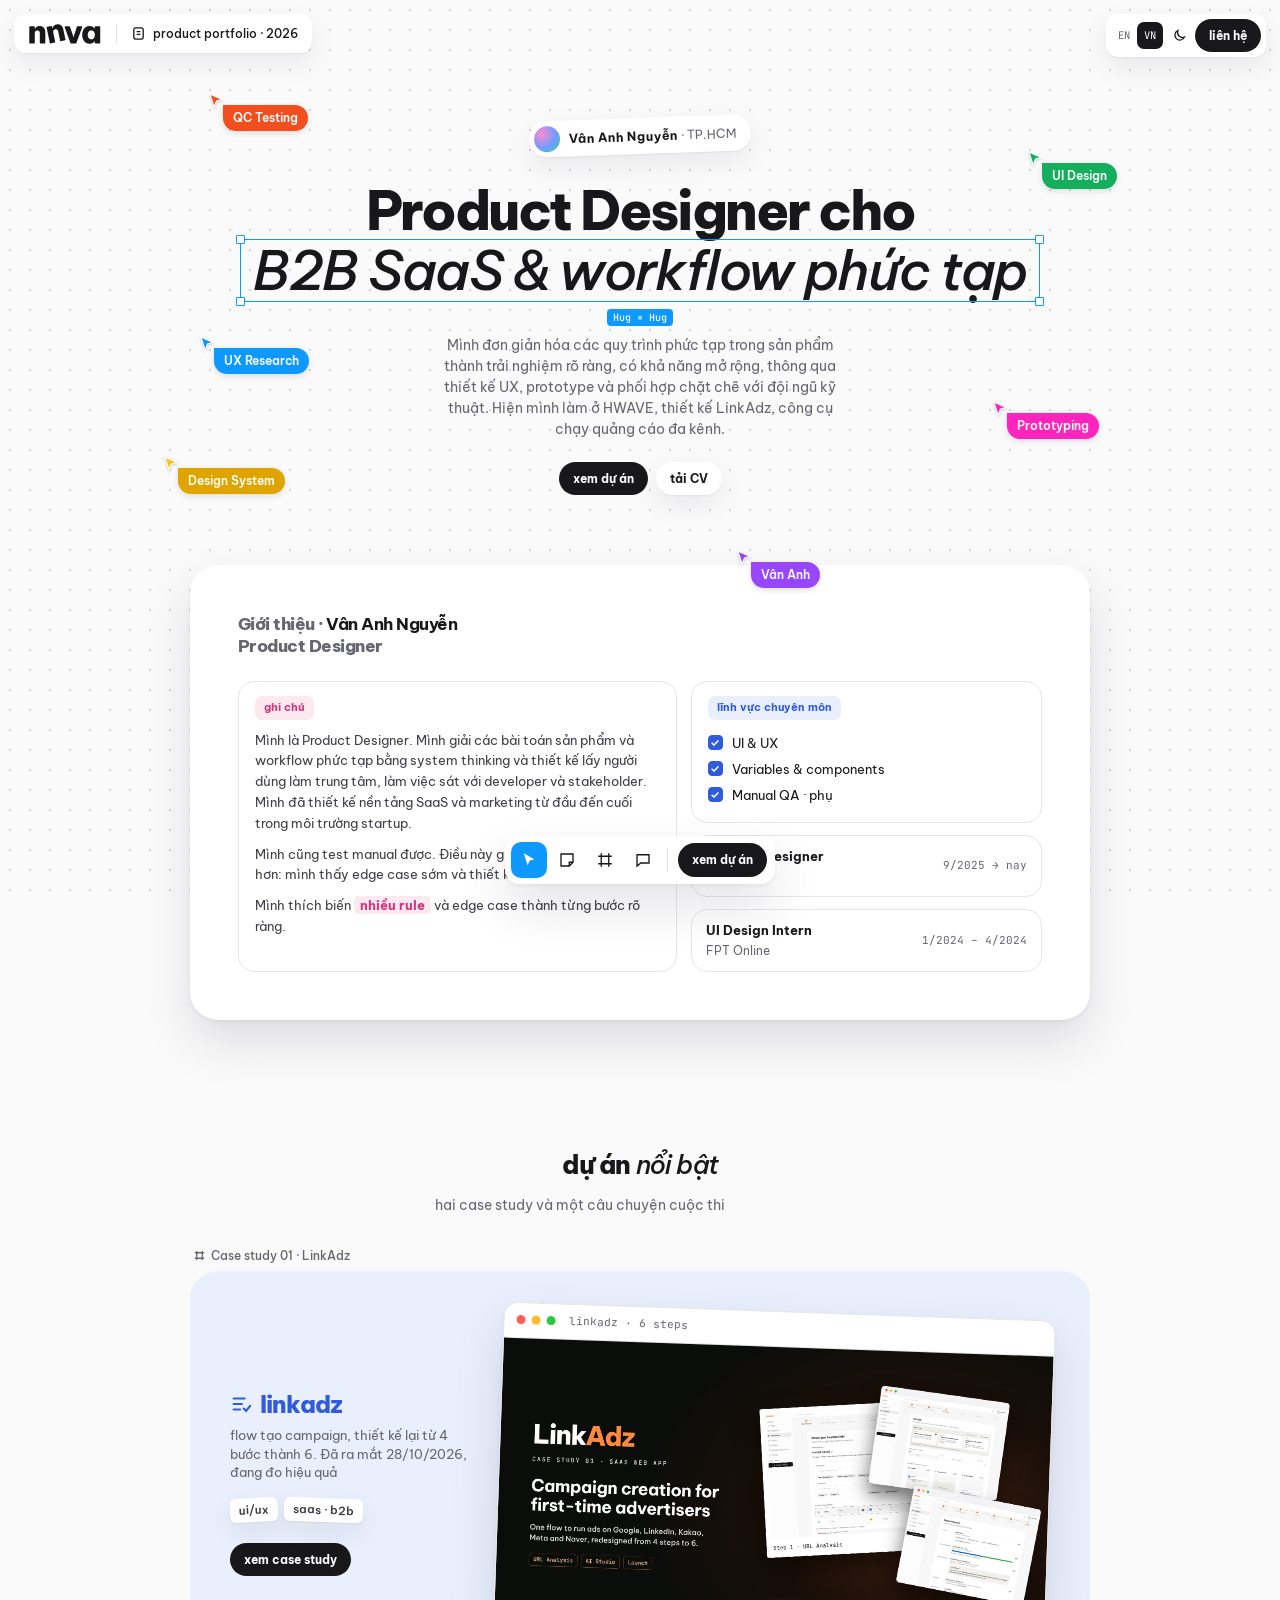
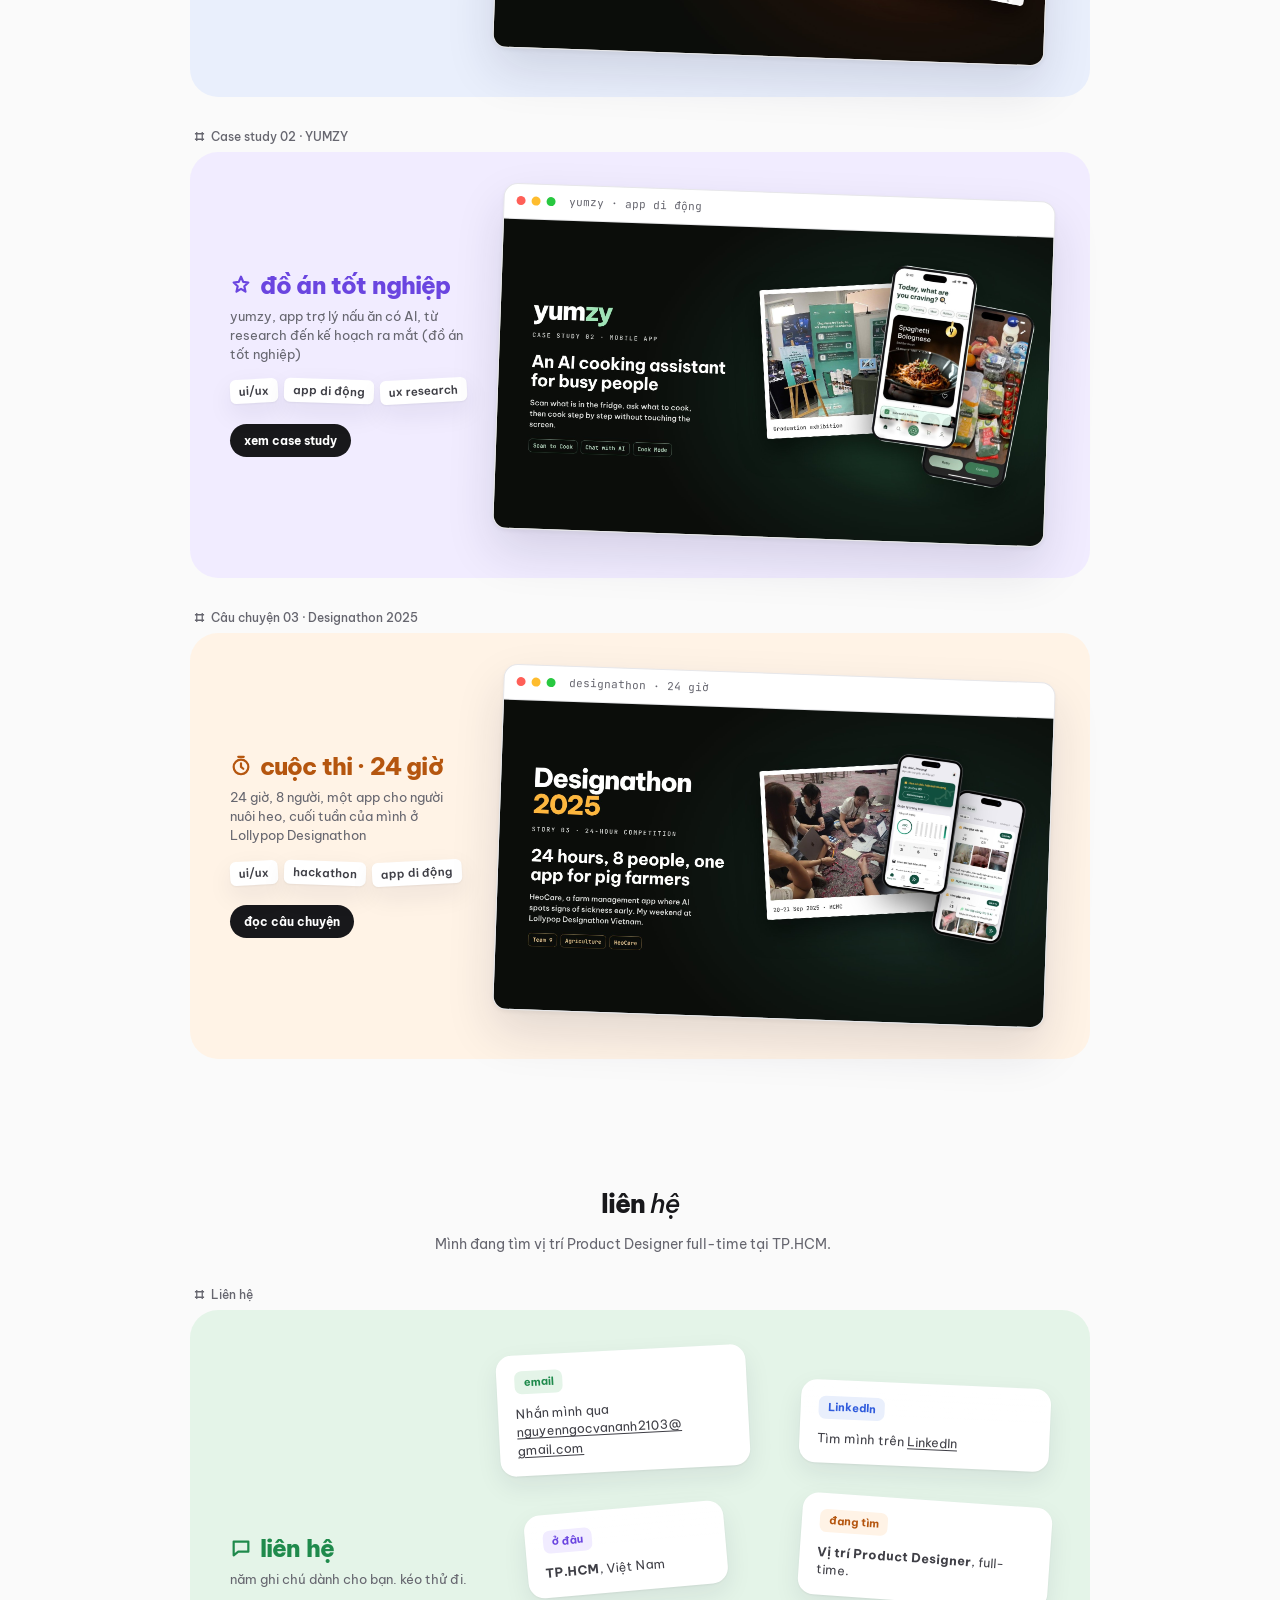
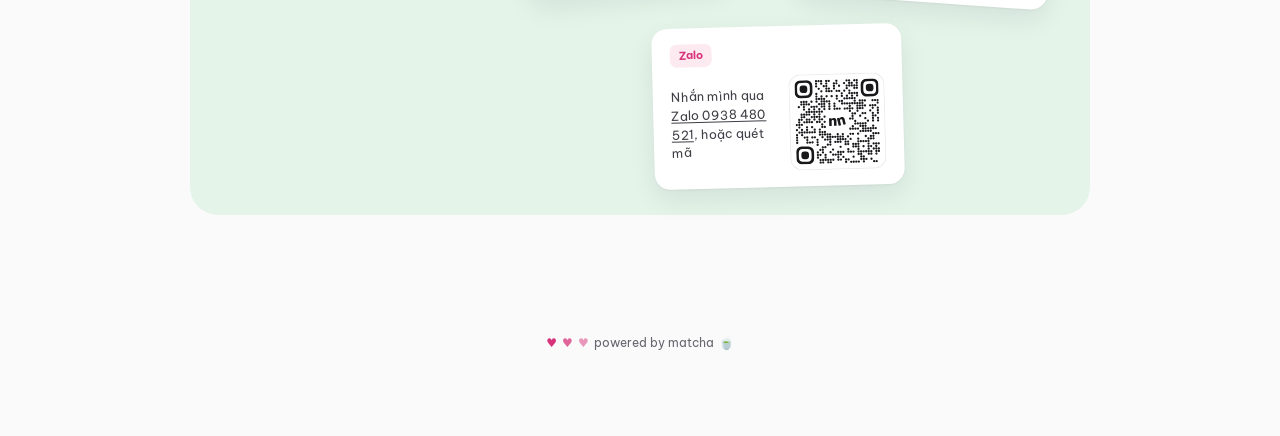
==== commit 7a335447: "Portfolio: hero headline = "Product Designer for B2B SaaS & complex workflows" - Replace the rule-he" ====
--- a/about-vi.html
+++ b/about-vi.html
@@ -6,16 +6,16 @@
 <link rel="icon" href="logo/favicon.ico" sizes="any"><link rel="icon" type="image/png" sizes="32x32" href="logo/nn-icon-32.png"><link rel="apple-touch-icon" href="logo/nn-icon-180.png">
 <script src="theme.js?v=20261119"></script>
 <script src="logo.js?v=20261119" defer></script>
-<title>Vân Anh Nguyễn · UI/UX Designer Portfolio 2026</title>
-<meta name="description" content="Vân Anh Nguyễn, product designer ở TP.HCM. Case study: flow tạo campaign LinkAdz, app nấu ăn AI YUMZY, Designathon 2025.">
+<title>Vân Anh Nguyễn · Product Designer Portfolio 2026</title>
+<meta name="description" content="Vân Anh Nguyễn, Product Designer ở TP.HCM. Case study: flow tạo campaign LinkAdz, app nấu ăn AI YUMZY, Designathon 2025.">
 <meta property="og:url" content="https://nnva-portfolio.github.io/about-vi.html">
 <link rel="canonical" href="https://nnva-portfolio.github.io/about-vi.html">
 <link rel="alternate" hreflang="en" href="https://nnva-portfolio.github.io/">
 <link rel="alternate" hreflang="vi" href="https://nnva-portfolio.github.io/about-vi.html">
 <link rel="alternate" hreflang="x-default" href="https://nnva-portfolio.github.io/">
 <meta property="og:type" content="website">
-<meta property="og:title" content="Vân Anh Nguyễn · UI/UX Designer Portfolio 2026">
-<meta property="og:description" content="Vân Anh Nguyễn, product designer ở TP.HCM. Case study: flow tạo campaign LinkAdz, app nấu ăn AI YUMZY, Designathon 2025.">
+<meta property="og:title" content="Vân Anh Nguyễn · Product Designer Portfolio 2026">
+<meta property="og:description" content="Vân Anh Nguyễn, Product Designer ở TP.HCM. Case study: flow tạo campaign LinkAdz, app nấu ăn AI YUMZY, Designathon 2025.">
 <meta property="og:image" content="https://nnva-portfolio.github.io/og.jpg">
 <meta property="og:image:width" content="1200">
 <meta property="og:image:height" content="630">
@@ -243,15 +243,15 @@
 <div class="wrap" id="top">
   <header class="hero">
     <div class="cur hs" style="left:1%;top:335px" aria-hidden="true"><svg viewBox="0 0 18 18"><path d="M2 2l13 6-6 1.5L6.5 16z" fill="#0d99ff" stroke="#fff" stroke-width="1.2"/></svg><b style="background:#0d99ff">UX Research</b></div><div class="cur d3 hs" style="left:2%;top:92px" aria-hidden="true"><svg viewBox="0 0 18 18"><path d="M2 2l13 6-6 1.5L6.5 16z" fill="#f24e1e" stroke="#fff" stroke-width="1.2"/></svg><b style="background:#f24e1e">QC Testing</b></div><div class="cur d2 hs" style="right:-3%;top:150px" aria-hidden="true"><svg viewBox="0 0 18 18"><path d="M2 2l13 6-6 1.5L6.5 16z" fill="#14ae5c" stroke="#fff" stroke-width="1.2"/></svg><b style="background:#14ae5c">UI Design</b></div><div class="cur d3 hs" style="left:-3%;top:455px" aria-hidden="true"><svg viewBox="0 0 18 18"><path d="M2 2l13 6-6 1.5L6.5 16z" fill="#ffc21a" stroke="#fff" stroke-width="1.2"/></svg><b style="background:#e0a400">Design System</b></div><div class="cur d4 hs" style="right:-1%;top:400px" aria-hidden="true"><svg viewBox="0 0 18 18"><path d="M2 2l13 6-6 1.5L6.5 16z" fill="#ff24bd" stroke="#fff" stroke-width="1.2"/></svg><b style="background:#ff24bd">Prototyping</b></div>
-    <div class="who"><i></i><span><b>Vân Anh Nguyễn</b> · Product Designer · B2B SaaS</span></div>
-    <h1>Mình biến những luồng SaaS nhiều quy tắc thành <span class="selbox"><i class="h h1"></i><i class="h h2"></i><i class="h h3"></i><i class="h h4"></i><span class="it">từng bước rõ ràng</span><span class="dim" aria-hidden="true">Hug × Hug</span></span></h1>
-    <p class="sub">Mình đơn giản hóa những workflow sản phẩm phức tạp thành trải nghiệm rõ ràng, dễ mở rộng, bằng thiết kế UX, prototype và làm việc sát với engineer. Hiện mình là Product Designer ở HWAVE, làm LinkAdz, công cụ chạy quảng cáo đa kênh.</p>
+    <div class="who"><i></i><span><b>Vân Anh Nguyễn</b> · TP.HCM</span></div>
+    <h1>Product Designer cho <span class="selbox"><i class="h h1"></i><i class="h h2"></i><i class="h h3"></i><i class="h h4"></i><span class="it">B2B SaaS &amp; workflow phức tạp</span><span class="dim" aria-hidden="true">Hug × Hug</span></span></h1>
+    <p class="sub">Mình đơn giản hóa các quy trình phức tạp trong sản phẩm thành trải nghiệm rõ ràng, có khả năng mở rộng, thông qua thiết kế UX, prototype và phối hợp chặt chẽ với đội ngũ kỹ thuật. Hiện mình làm ở HWAVE, thiết kế LinkAdz, công cụ chạy quảng cáo đa kênh.</p>
     <div class="btns"><a class="cta" href="#work">xem dự án</a><a class="cta ghost" href="NguyenNgocVanAnh_ProductDesigner_CV_2026.pdf" download="NguyenNgocVanAnh_ProductDesigner_CV_2026.pdf">tải CV</a></div>
 
     <div class="app" id="about">
       <div class="cur hs" style="right:30%;top:-16px;animation-duration:7s" aria-hidden="true"><svg viewBox="0 0 18 18"><path d="M2 2l13 6-6 1.5L6.5 16z" fill="#9747ff" stroke="#fff" stroke-width="1.2"/></svg><b style="background:#9747ff">Vân Anh</b></div>
       <div class="apphead">
-        <h2>Giới thiệu · <b>Vân Anh Nguyễn</b><br>product designer</h2>
+        <h2>Giới thiệu · <b>Vân Anh Nguyễn</b><br>Product Designer</h2>
       </div>
       <div class="board">
         <div class="w"><span class="lbl pink">ghi chú</span>
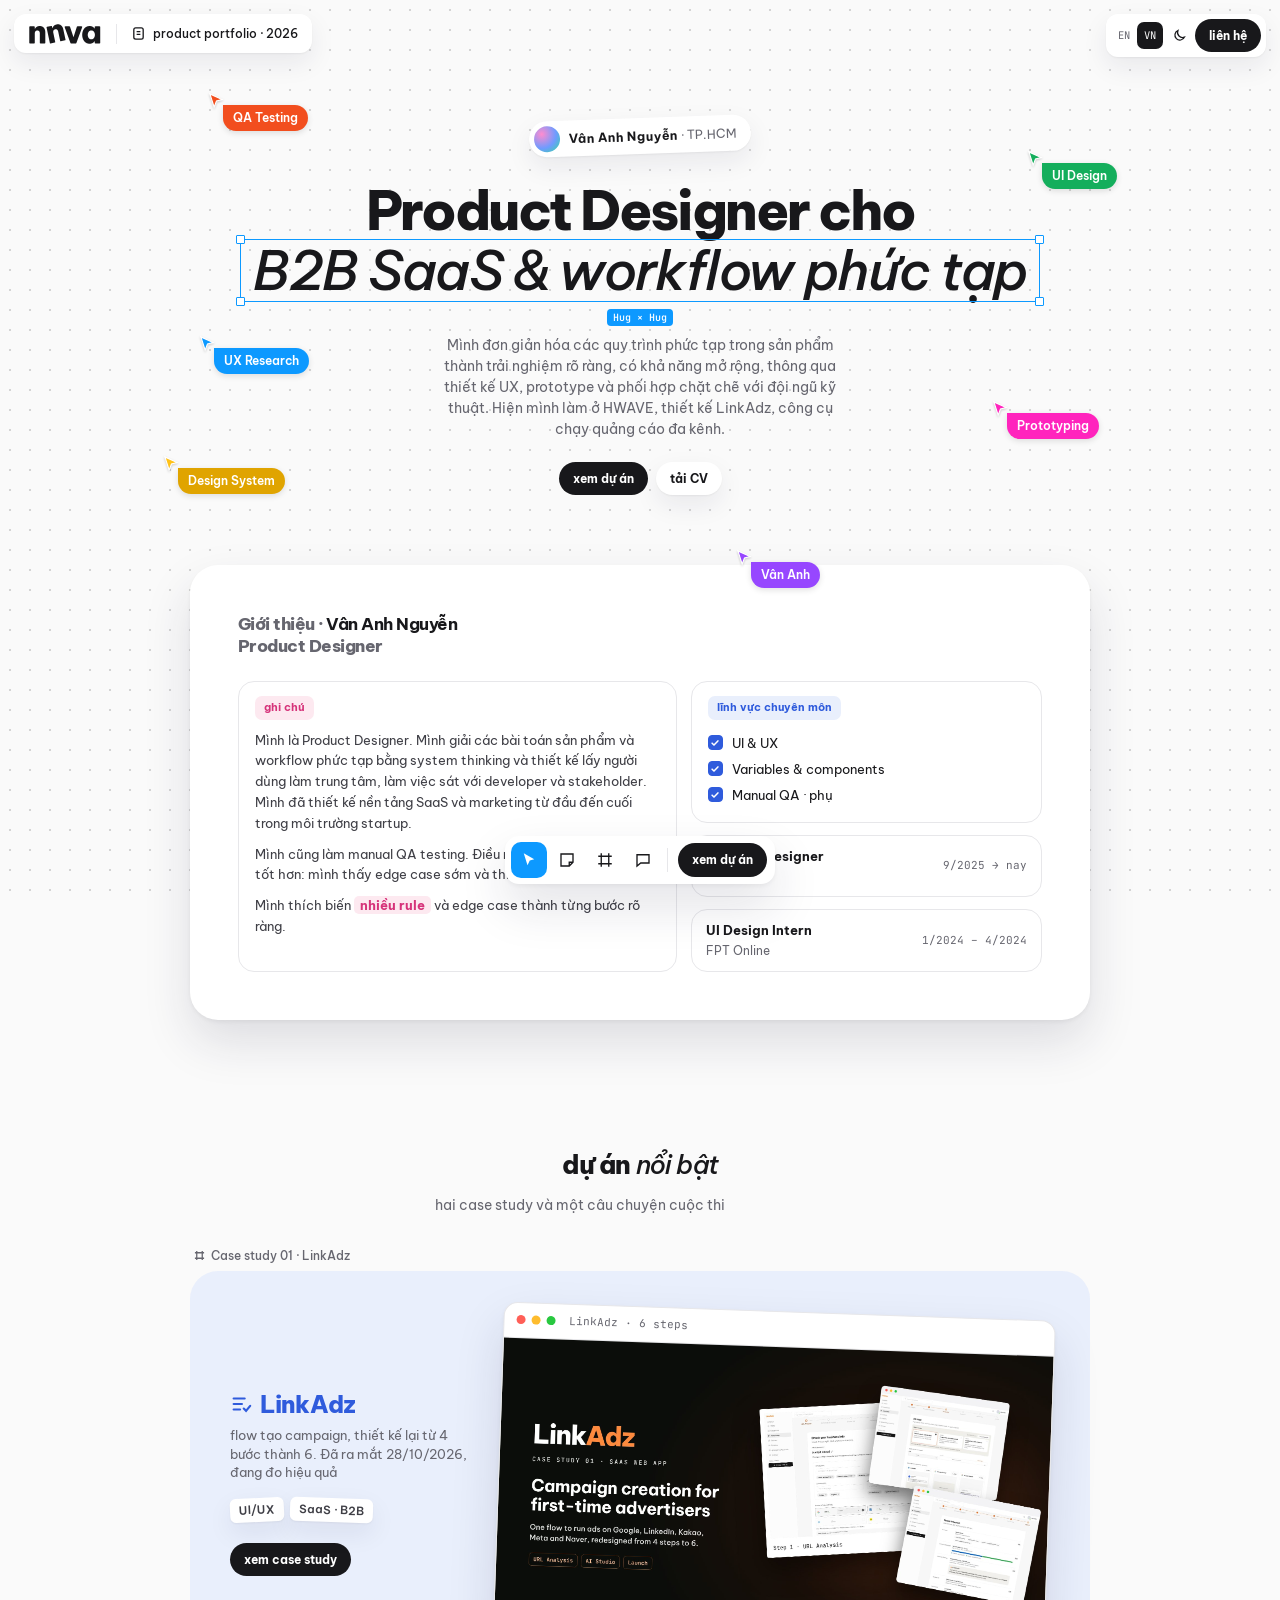
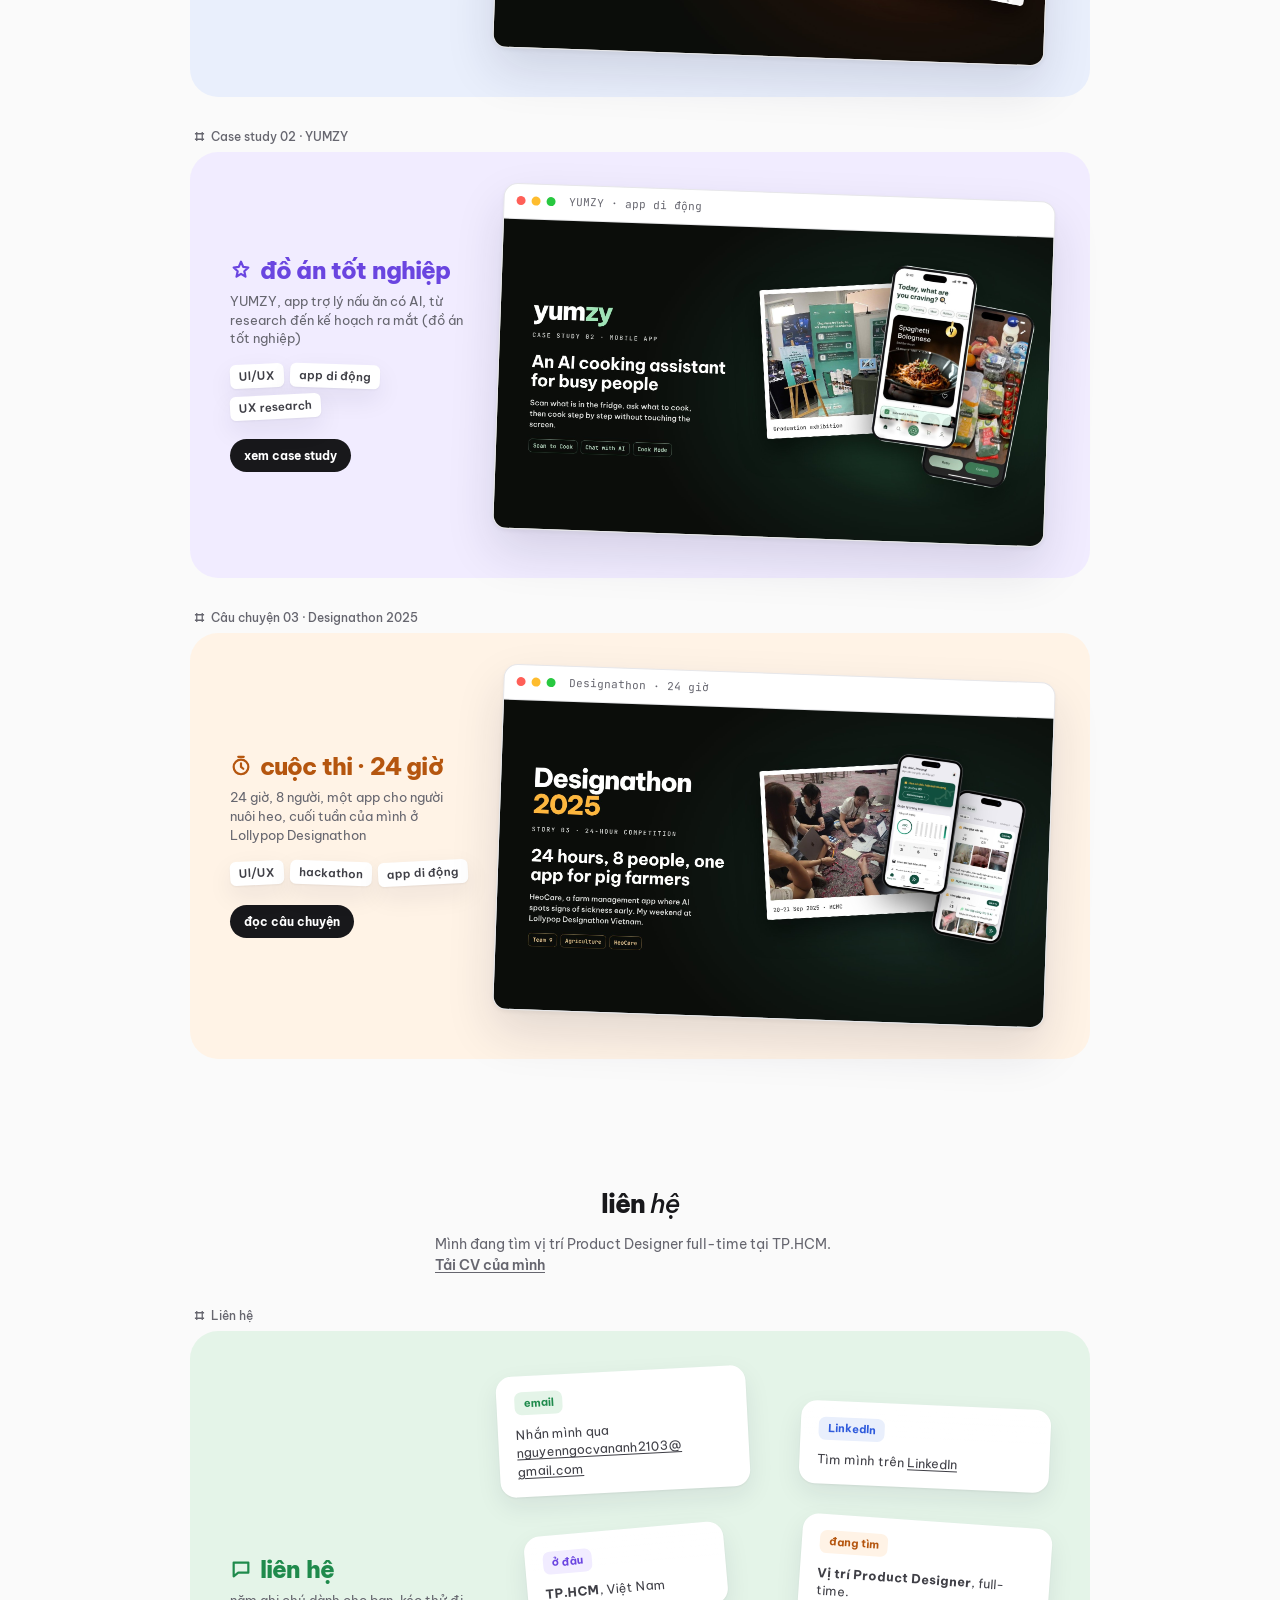
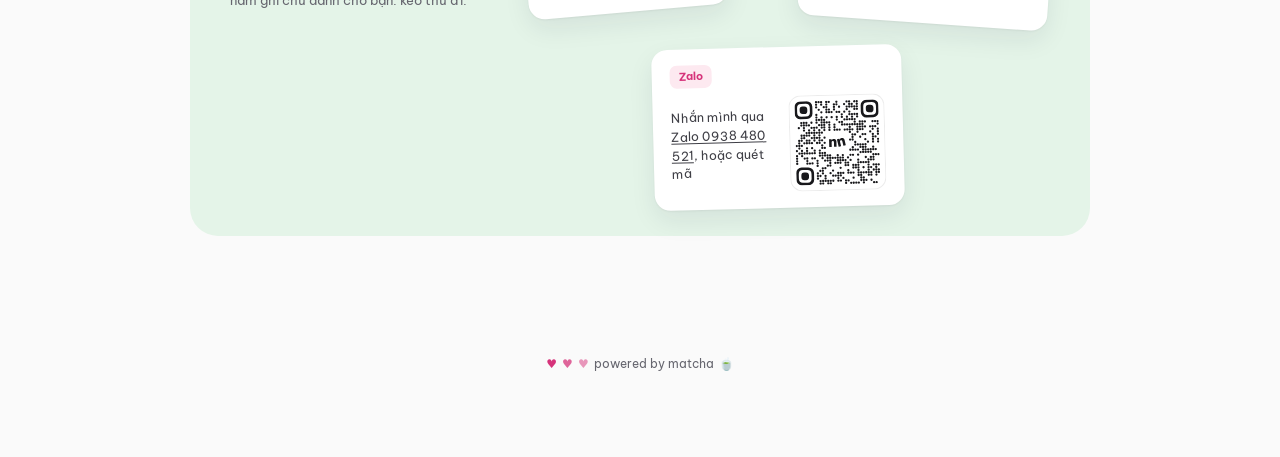
==== commit 4983680c: "Portfolio: English proofreading pass (EN + VN parity) - Brand names capitalized on homepage cards (L" ====
--- a/about-vi.html
+++ b/about-vi.html
@@ -242,7 +242,7 @@
 
 <div class="wrap" id="top">
   <header class="hero">
-    <div class="cur hs" style="left:1%;top:335px" aria-hidden="true"><svg viewBox="0 0 18 18"><path d="M2 2l13 6-6 1.5L6.5 16z" fill="#0d99ff" stroke="#fff" stroke-width="1.2"/></svg><b style="background:#0d99ff">UX Research</b></div><div class="cur d3 hs" style="left:2%;top:92px" aria-hidden="true"><svg viewBox="0 0 18 18"><path d="M2 2l13 6-6 1.5L6.5 16z" fill="#f24e1e" stroke="#fff" stroke-width="1.2"/></svg><b style="background:#f24e1e">QC Testing</b></div><div class="cur d2 hs" style="right:-3%;top:150px" aria-hidden="true"><svg viewBox="0 0 18 18"><path d="M2 2l13 6-6 1.5L6.5 16z" fill="#14ae5c" stroke="#fff" stroke-width="1.2"/></svg><b style="background:#14ae5c">UI Design</b></div><div class="cur d3 hs" style="left:-3%;top:455px" aria-hidden="true"><svg viewBox="0 0 18 18"><path d="M2 2l13 6-6 1.5L6.5 16z" fill="#ffc21a" stroke="#fff" stroke-width="1.2"/></svg><b style="background:#e0a400">Design System</b></div><div class="cur d4 hs" style="right:-1%;top:400px" aria-hidden="true"><svg viewBox="0 0 18 18"><path d="M2 2l13 6-6 1.5L6.5 16z" fill="#ff24bd" stroke="#fff" stroke-width="1.2"/></svg><b style="background:#ff24bd">Prototyping</b></div>
+    <div class="cur hs" style="left:1%;top:335px" aria-hidden="true"><svg viewBox="0 0 18 18"><path d="M2 2l13 6-6 1.5L6.5 16z" fill="#0d99ff" stroke="#fff" stroke-width="1.2"/></svg><b style="background:#0d99ff">UX Research</b></div><div class="cur d3 hs" style="left:2%;top:92px" aria-hidden="true"><svg viewBox="0 0 18 18"><path d="M2 2l13 6-6 1.5L6.5 16z" fill="#f24e1e" stroke="#fff" stroke-width="1.2"/></svg><b style="background:#f24e1e">QA Testing</b></div><div class="cur d2 hs" style="right:-3%;top:150px" aria-hidden="true"><svg viewBox="0 0 18 18"><path d="M2 2l13 6-6 1.5L6.5 16z" fill="#14ae5c" stroke="#fff" stroke-width="1.2"/></svg><b style="background:#14ae5c">UI Design</b></div><div class="cur d3 hs" style="left:-3%;top:455px" aria-hidden="true"><svg viewBox="0 0 18 18"><path d="M2 2l13 6-6 1.5L6.5 16z" fill="#ffc21a" stroke="#fff" stroke-width="1.2"/></svg><b style="background:#e0a400">Design System</b></div><div class="cur d4 hs" style="right:-1%;top:400px" aria-hidden="true"><svg viewBox="0 0 18 18"><path d="M2 2l13 6-6 1.5L6.5 16z" fill="#ff24bd" stroke="#fff" stroke-width="1.2"/></svg><b style="background:#ff24bd">Prototyping</b></div>
     <div class="who"><i></i><span><b>Vân Anh Nguyễn</b> · TP.HCM</span></div>
     <h1>Product Designer cho <span class="selbox"><i class="h h1"></i><i class="h h2"></i><i class="h h3"></i><i class="h h4"></i><span class="it">B2B SaaS &amp; workflow phức tạp</span><span class="dim" aria-hidden="true">Hug × Hug</span></span></h1>
     <p class="sub">Mình đơn giản hóa các quy trình phức tạp trong sản phẩm thành trải nghiệm rõ ràng, có khả năng mở rộng, thông qua thiết kế UX, prototype và phối hợp chặt chẽ với đội ngũ kỹ thuật. Hiện mình làm ở HWAVE, thiết kế LinkAdz, công cụ chạy quảng cáo đa kênh.</p>
@@ -255,7 +255,7 @@
       </div>
       <div class="board">
         <div class="w"><span class="lbl pink">ghi chú</span>
-          <p>Mình là Product Designer. Mình giải các bài toán sản phẩm và workflow phức tạp bằng system thinking và thiết kế lấy người dùng làm trung tâm, làm việc sát với developer và stakeholder. Mình đã thiết kế nền tảng SaaS và marketing từ đầu đến cuối trong môi trường startup.</p><p>Mình cũng test manual được. Điều này giúp mình thiết kế tốt hơn: mình thấy edge case sớm và thiết kế đủ mọi state.</p><p>Mình thích biến <span class="tag">nhiều rule</span> và edge case thành từng bước rõ ràng.</p></div>
+          <p>Mình là Product Designer. Mình giải các bài toán sản phẩm và workflow phức tạp bằng system thinking và thiết kế lấy người dùng làm trung tâm, làm việc sát với developer và stakeholder. Mình đã thiết kế nền tảng SaaS và marketing từ đầu đến cuối trong môi trường startup.</p><p>Mình cũng làm manual QA testing. Điều này giúp mình thiết kế tốt hơn: mình thấy edge case sớm và thiết kế đủ mọi state.</p><p>Mình thích biến <span class="tag">nhiều rule</span> và edge case thành từng bước rõ ràng.</p></div>
         <div class="side">
           <div class="w"><span class="lbl blue">lĩnh vực chuyên môn</span>
             <ul class="ck"><li class="done">UI &amp; UX</li><li class="done">Variables &amp; components</li><li class="done">Manual QA · phụ</li></ul></div>
@@ -273,12 +273,12 @@
     <div class="fr"><p class="fname"><svg viewBox="0 0 12 12" fill="none" stroke="currentColor" stroke-width="1.4"><path d="M3 1v10M9 1v10M1 3h10M1 9h10"/></svg>Case study 01 · LinkAdz</p>
       <div class="block blue duo">
         <div>
-          <div class="kt"><svg viewBox="0 0 24 24" fill="none" stroke="currentColor" stroke-width="2.4" stroke-linecap="round"><path d="M4 6h12M4 12h9M4 18h7"/><path d="M15 17l2.5 2.5L22 14"/></svg>linkadz</div>
+          <div class="kt"><svg viewBox="0 0 24 24" fill="none" stroke="currentColor" stroke-width="2.4" stroke-linecap="round"><path d="M4 6h12M4 12h9M4 18h7"/><path d="M15 17l2.5 2.5L22 14"/></svg>LinkAdz</div>
           <p class="kd">flow tạo campaign, thiết kế lại từ 4 bước thành 6. Đã ra mắt 28/10/2026, đang đo hiệu quả</p>
-          <div class="chips"><span class="chip">ui/ux</span><span class="chip">saas · b2b</span></div>
+          <div class="chips"><span class="chip">UI/UX</span><span class="chip">SaaS · B2B</span></div>
           <a class="cta" href="linkadz-vi.html">xem case study</a>
         </div>
-        <a class="frame tilt pick" href="linkadz-vi.html"><div class="chrome"><i></i><i></i><i></i><span>linkadz · 6 steps</span></div><img src="cover/linkadz.jpg" alt="Ảnh bìa LinkAdz: flow tạo campaign 6 bước"></a>
+        <a class="frame tilt pick" href="linkadz-vi.html"><div class="chrome"><i></i><i></i><i></i><span>LinkAdz · 6 steps</span></div><img src="cover/linkadz.jpg" alt="Ảnh bìa LinkAdz: flow tạo campaign 6 bước"></a>
       </div>
     </div>
 
@@ -286,11 +286,11 @@
       <div class="block violet duo">
         <div>
           <div class="kt"><svg viewBox="0 0 24 24" fill="none" stroke="currentColor" stroke-width="2.4" stroke-linejoin="round"><path d="M12 3l2.4 5.6L20 9.3l-4.4 4 1.3 6-4.9-3.1-4.9 3.1 1.3-6L4 9.3l5.6-.7z"/></svg>đồ án tốt nghiệp</div>
-          <p class="kd">yumzy, app trợ lý nấu ăn có AI, từ research đến kế hoạch ra mắt (đồ án tốt nghiệp)</p>
-          <div class="chips"><span class="chip">ui/ux</span><span class="chip">app di động</span><span class="chip">ux research</span></div>
+          <p class="kd">YUMZY, app trợ lý nấu ăn có AI, từ research đến kế hoạch ra mắt (đồ án tốt nghiệp)</p>
+          <div class="chips"><span class="chip">UI/UX</span><span class="chip">app di động</span><span class="chip">UX research</span></div>
           <a class="cta" href="yumzy-vi.html">xem case study</a>
         </div>
-        <a class="frame tilt pick" href="yumzy-vi.html"><div class="chrome"><i></i><i></i><i></i><span>yumzy · app di động</span></div><img src="cover/yumzy.jpg" alt="App YUMZY, nhận diện và tính năng"></a>
+        <a class="frame tilt pick" href="yumzy-vi.html"><div class="chrome"><i></i><i></i><i></i><span>YUMZY · app di động</span></div><img src="cover/yumzy.jpg" alt="App YUMZY, nhận diện và tính năng"></a>
       </div>
     </div>
 
@@ -299,17 +299,17 @@
         <div>
           <div class="kt"><svg viewBox="0 0 24 24" fill="none" stroke="currentColor" stroke-width="2.4" stroke-linecap="round" stroke-linejoin="round"><circle cx="12" cy="13" r="8"/><path d="M12 9v4l2.5 2M9 2h6"/></svg>cuộc thi · 24 giờ</div>
           <p class="kd">24 giờ, 8 người, một app cho người nuôi heo, cuối tuần của mình ở Lollypop Designathon</p>
-          <div class="chips"><span class="chip">ui/ux</span><span class="chip">hackathon</span><span class="chip">app di động</span></div>
+          <div class="chips"><span class="chip">UI/UX</span><span class="chip">hackathon</span><span class="chip">app di động</span></div>
           <a class="cta" href="designathon-vi.html">đọc câu chuyện</a>
         </div>
-        <a class="frame tilt pick" href="designathon-vi.html"><div class="chrome"><i></i><i></i><i></i><span>designathon · 24 giờ</span></div><img src="cover/designathon.jpg" alt="Ảnh bìa Designathon 2025: team ngồi phác thảo và app HeoCare"></a>
+        <a class="frame tilt pick" href="designathon-vi.html"><div class="chrome"><i></i><i></i><i></i><span>Designathon · 24 giờ</span></div><img src="cover/designathon.jpg" alt="Ảnh bìa Designathon 2025: team ngồi phác thảo và app HeoCare"></a>
       </div>
     </div>
   </section>
 
   <section id="connect">
     <h2>liên <span class="it">hệ</span></h2>
-    <p class="sub">Mình đang tìm vị trí Product Designer full-time tại TP.HCM.</p>
+    <p class="sub">Mình đang tìm vị trí Product Designer full-time tại TP.HCM. <a href="NguyenNgocVanAnh_ProductDesigner_CV_2026.pdf" download="NguyenNgocVanAnh_ProductDesigner_CV_2026.pdf" style="color:inherit;font-weight:600;text-decoration:underline;text-underline-offset:2px">Tải CV của mình</a></p>
     <div class="fr"><p class="fname"><svg viewBox="0 0 12 12" fill="none" stroke="currentColor" stroke-width="1.4"><path d="M3 1v10M9 1v10M1 3h10M1 9h10"/></svg>Liên hệ</p>
       <div class="block mint duo">
         <div>
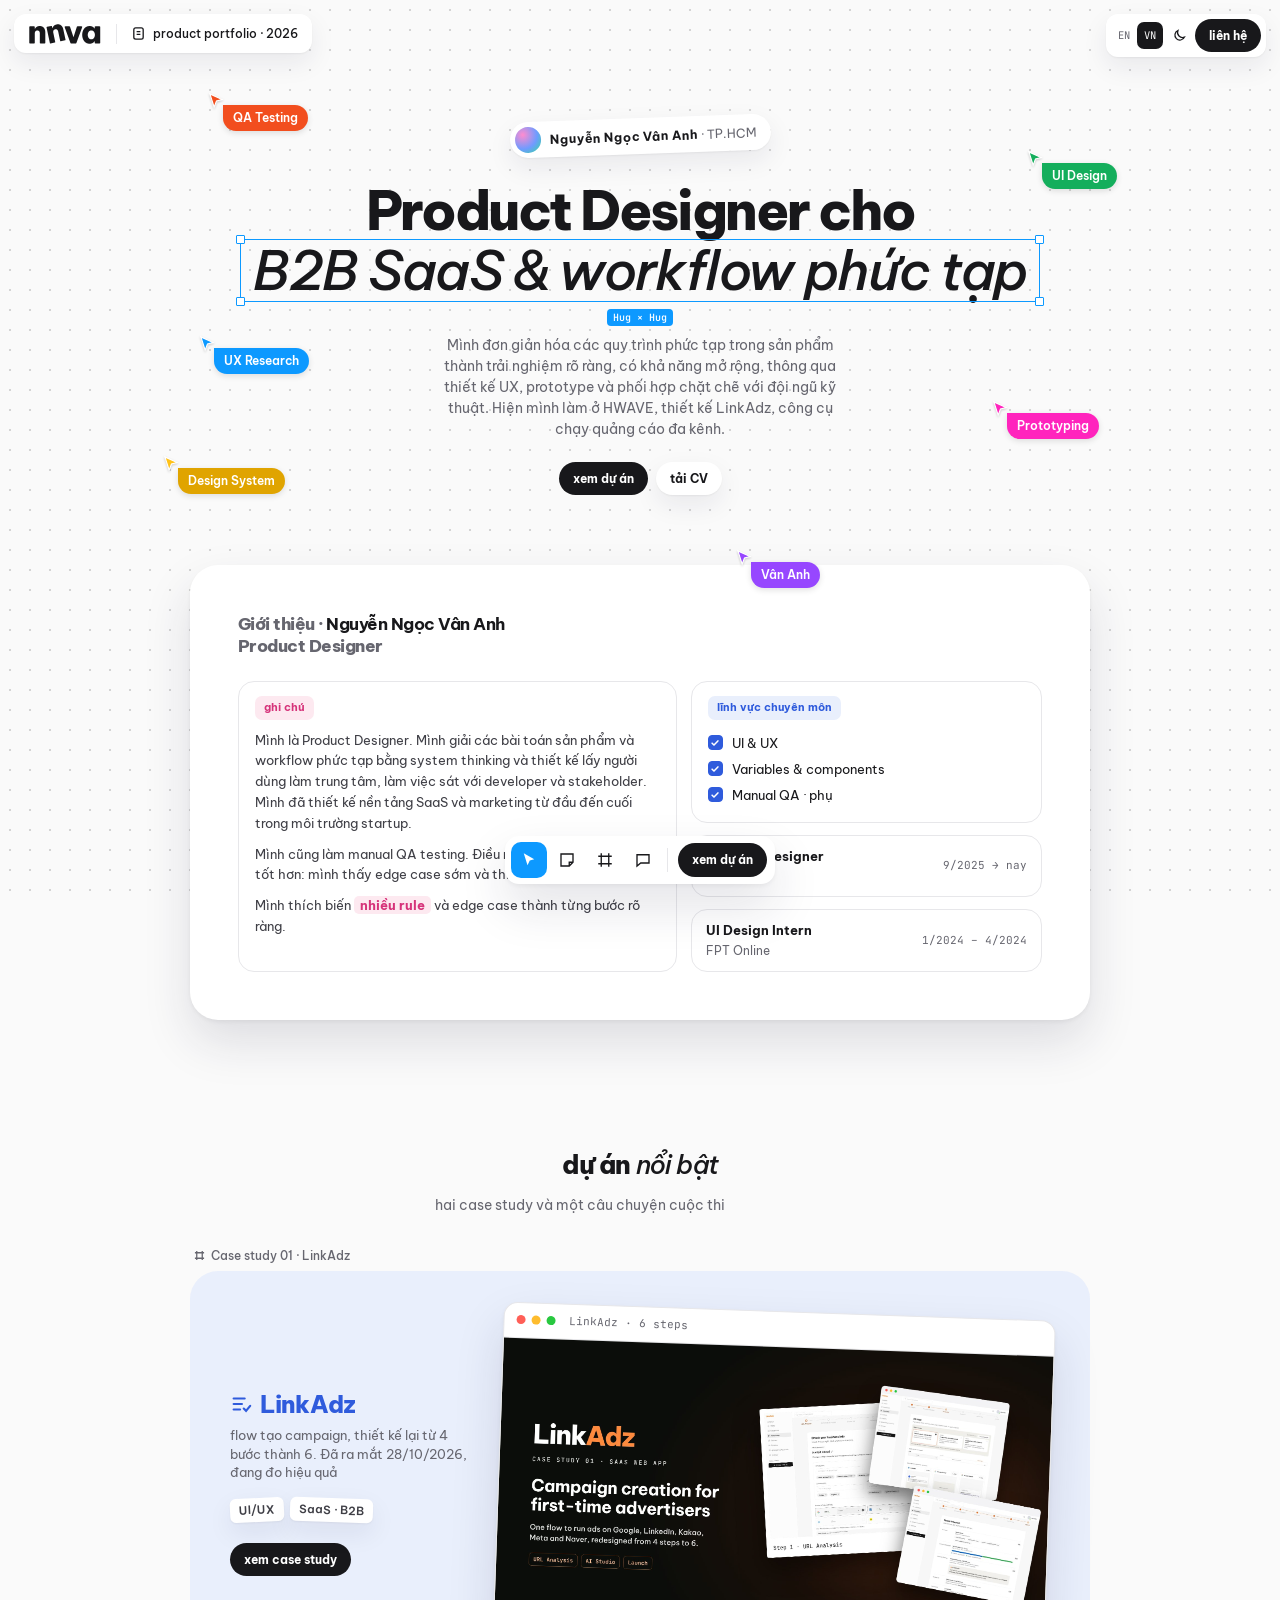
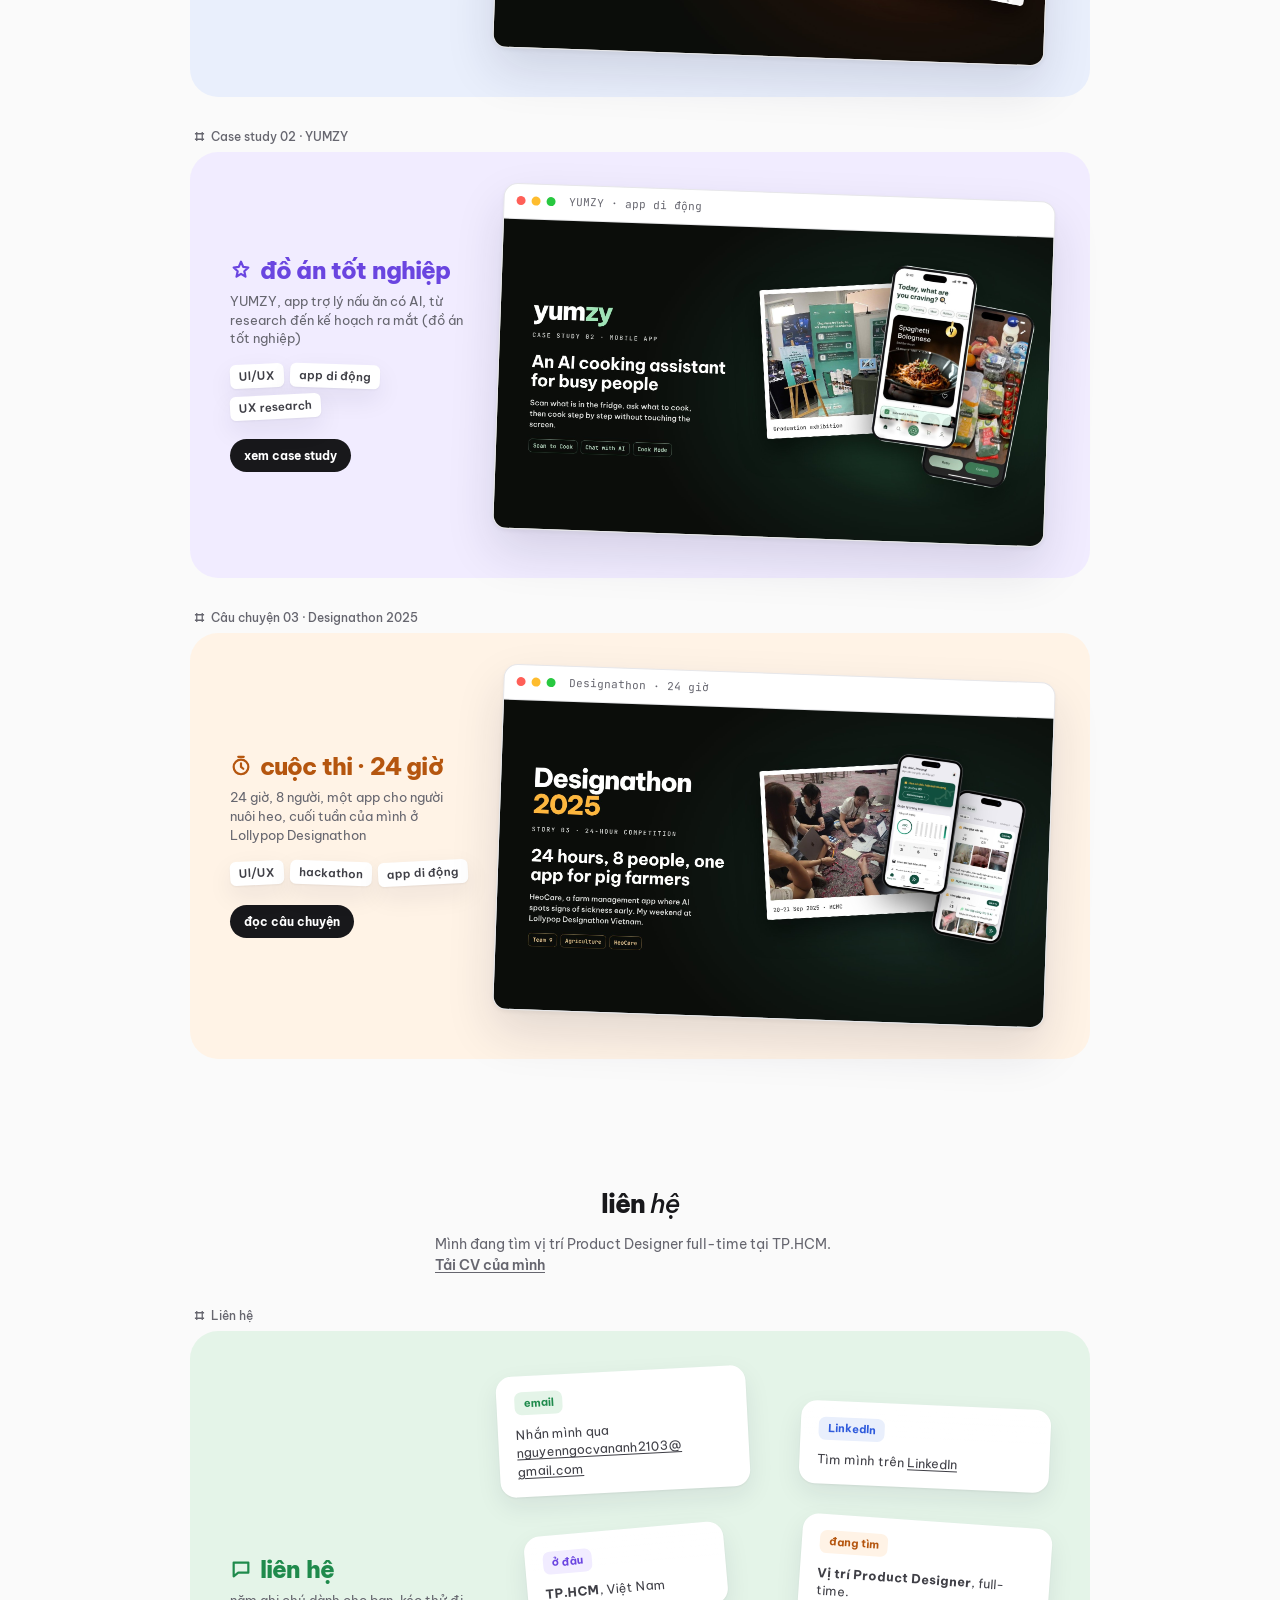
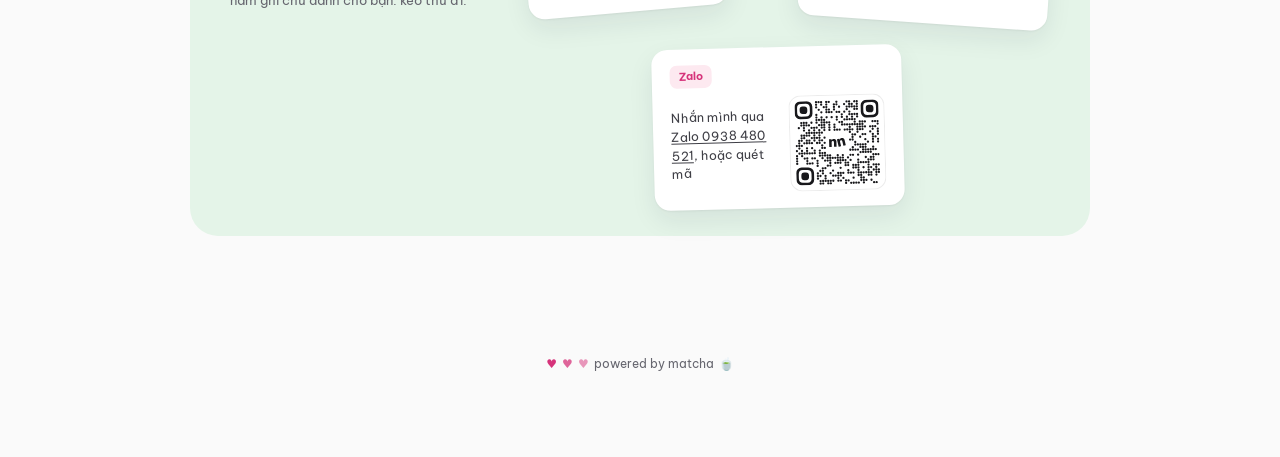
==== commit 7fa6bf4f: "Portfolio: use one professional name (Nguyen Ngoc Van Anh / Nguyễn Ngọc Vân Anh) Matches the CV head" ====
--- a/about-vi.html
+++ b/about-vi.html
@@ -6,16 +6,16 @@
 <link rel="icon" href="logo/favicon.ico" sizes="any"><link rel="icon" type="image/png" sizes="32x32" href="logo/nn-icon-32.png"><link rel="apple-touch-icon" href="logo/nn-icon-180.png">
 <script src="theme.js?v=20261119"></script>
 <script src="logo.js?v=20261119" defer></script>
-<title>Vân Anh Nguyễn · Product Designer Portfolio 2026</title>
-<meta name="description" content="Vân Anh Nguyễn, Product Designer ở TP.HCM. Case study: flow tạo campaign LinkAdz, app nấu ăn AI YUMZY, Designathon 2025.">
+<title>Nguyễn Ngọc Vân Anh · Product Designer Portfolio 2026</title>
+<meta name="description" content="Nguyễn Ngọc Vân Anh, Product Designer ở TP.HCM. Case study: flow tạo campaign LinkAdz, app nấu ăn AI YUMZY, Designathon 2025.">
 <meta property="og:url" content="https://nnva-portfolio.github.io/about-vi.html">
 <link rel="canonical" href="https://nnva-portfolio.github.io/about-vi.html">
 <link rel="alternate" hreflang="en" href="https://nnva-portfolio.github.io/">
 <link rel="alternate" hreflang="vi" href="https://nnva-portfolio.github.io/about-vi.html">
 <link rel="alternate" hreflang="x-default" href="https://nnva-portfolio.github.io/">
 <meta property="og:type" content="website">
-<meta property="og:title" content="Vân Anh Nguyễn · Product Designer Portfolio 2026">
-<meta property="og:description" content="Vân Anh Nguyễn, Product Designer ở TP.HCM. Case study: flow tạo campaign LinkAdz, app nấu ăn AI YUMZY, Designathon 2025.">
+<meta property="og:title" content="Nguyễn Ngọc Vân Anh · Product Designer Portfolio 2026">
+<meta property="og:description" content="Nguyễn Ngọc Vân Anh, Product Designer ở TP.HCM. Case study: flow tạo campaign LinkAdz, app nấu ăn AI YUMZY, Designathon 2025.">
 <meta property="og:image" content="https://nnva-portfolio.github.io/og.jpg">
 <meta property="og:image:width" content="1200">
 <meta property="og:image:height" content="630">
@@ -221,7 +221,7 @@
 <body>
 
 <div class="bar tl">
-  <a class="bit logo nn-hover" href="#top" aria-label="Vân Anh Nguyễn"><span class="nnlogo" data-v="nnva"></span></a>
+  <a class="bit logo nn-hover" href="#top" aria-label="Nguyễn Ngọc Vân Anh"><span class="nnlogo" data-v="nnva"></span></a>
   <span class="sep"></span>
   <span class="bit f2"><svg viewBox="0 0 16 16" fill="none" stroke="currentColor" stroke-width="1.4"><rect x="3" y="2" width="10" height="12" rx="2"/><path d="M6 6h4M6 9h4"/></svg>product portfolio · 2026</span>
 </div>
@@ -243,7 +243,7 @@
 <div class="wrap" id="top">
   <header class="hero">
     <div class="cur hs" style="left:1%;top:335px" aria-hidden="true"><svg viewBox="0 0 18 18"><path d="M2 2l13 6-6 1.5L6.5 16z" fill="#0d99ff" stroke="#fff" stroke-width="1.2"/></svg><b style="background:#0d99ff">UX Research</b></div><div class="cur d3 hs" style="left:2%;top:92px" aria-hidden="true"><svg viewBox="0 0 18 18"><path d="M2 2l13 6-6 1.5L6.5 16z" fill="#f24e1e" stroke="#fff" stroke-width="1.2"/></svg><b style="background:#f24e1e">QA Testing</b></div><div class="cur d2 hs" style="right:-3%;top:150px" aria-hidden="true"><svg viewBox="0 0 18 18"><path d="M2 2l13 6-6 1.5L6.5 16z" fill="#14ae5c" stroke="#fff" stroke-width="1.2"/></svg><b style="background:#14ae5c">UI Design</b></div><div class="cur d3 hs" style="left:-3%;top:455px" aria-hidden="true"><svg viewBox="0 0 18 18"><path d="M2 2l13 6-6 1.5L6.5 16z" fill="#ffc21a" stroke="#fff" stroke-width="1.2"/></svg><b style="background:#e0a400">Design System</b></div><div class="cur d4 hs" style="right:-1%;top:400px" aria-hidden="true"><svg viewBox="0 0 18 18"><path d="M2 2l13 6-6 1.5L6.5 16z" fill="#ff24bd" stroke="#fff" stroke-width="1.2"/></svg><b style="background:#ff24bd">Prototyping</b></div>
-    <div class="who"><i></i><span><b>Vân Anh Nguyễn</b> · TP.HCM</span></div>
+    <div class="who"><i></i><span><b>Nguyễn Ngọc Vân Anh</b> · TP.HCM</span></div>
     <h1>Product Designer cho <span class="selbox"><i class="h h1"></i><i class="h h2"></i><i class="h h3"></i><i class="h h4"></i><span class="it">B2B SaaS &amp; workflow phức tạp</span><span class="dim" aria-hidden="true">Hug × Hug</span></span></h1>
     <p class="sub">Mình đơn giản hóa các quy trình phức tạp trong sản phẩm thành trải nghiệm rõ ràng, có khả năng mở rộng, thông qua thiết kế UX, prototype và phối hợp chặt chẽ với đội ngũ kỹ thuật. Hiện mình làm ở HWAVE, thiết kế LinkAdz, công cụ chạy quảng cáo đa kênh.</p>
     <div class="btns"><a class="cta" href="#work">xem dự án</a><a class="cta ghost" href="NguyenNgocVanAnh_ProductDesigner_CV_2026.pdf" download="NguyenNgocVanAnh_ProductDesigner_CV_2026.pdf">tải CV</a></div>
@@ -251,7 +251,7 @@
     <div class="app" id="about">
       <div class="cur hs" style="right:30%;top:-16px;animation-duration:7s" aria-hidden="true"><svg viewBox="0 0 18 18"><path d="M2 2l13 6-6 1.5L6.5 16z" fill="#9747ff" stroke="#fff" stroke-width="1.2"/></svg><b style="background:#9747ff">Vân Anh</b></div>
       <div class="apphead">
-        <h2>Giới thiệu · <b>Vân Anh Nguyễn</b><br>Product Designer</h2>
+        <h2>Giới thiệu · <b>Nguyễn Ngọc Vân Anh</b><br>Product Designer</h2>
       </div>
       <div class="board">
         <div class="w"><span class="lbl pink">ghi chú</span>
